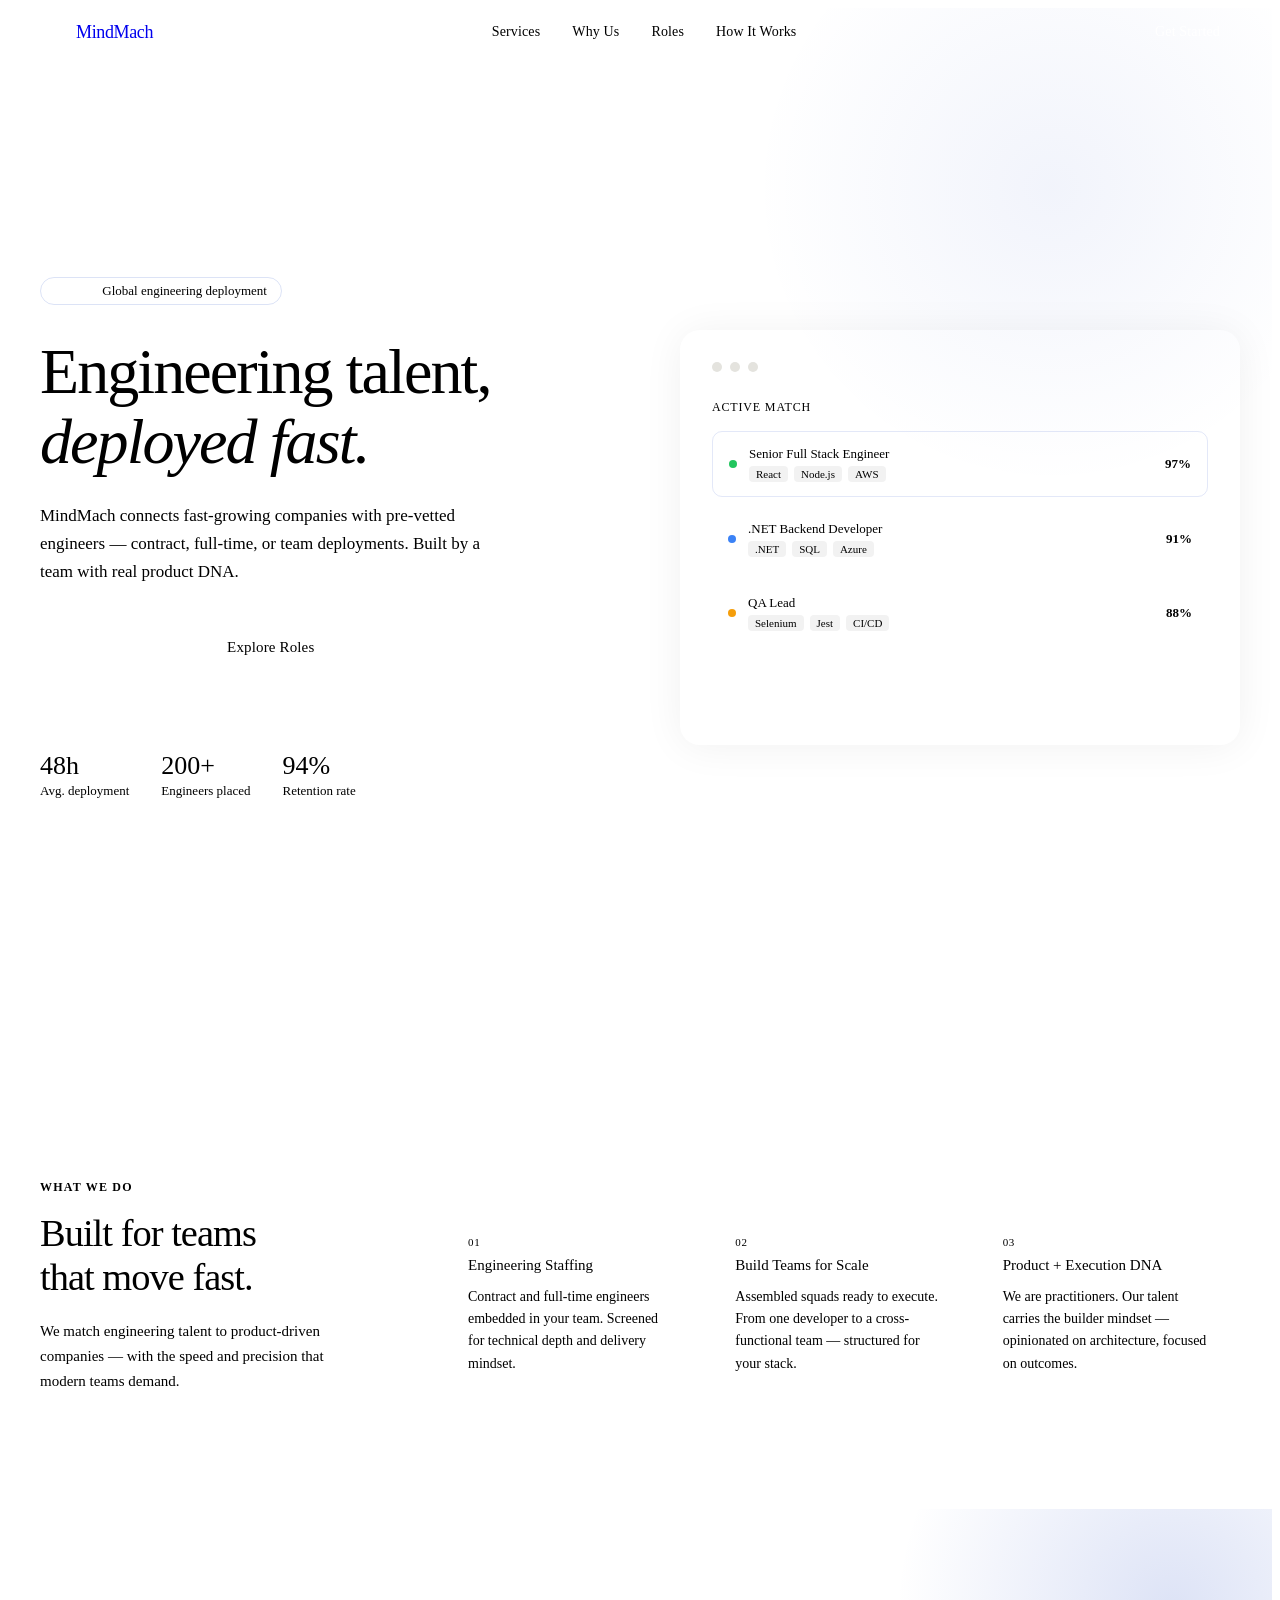
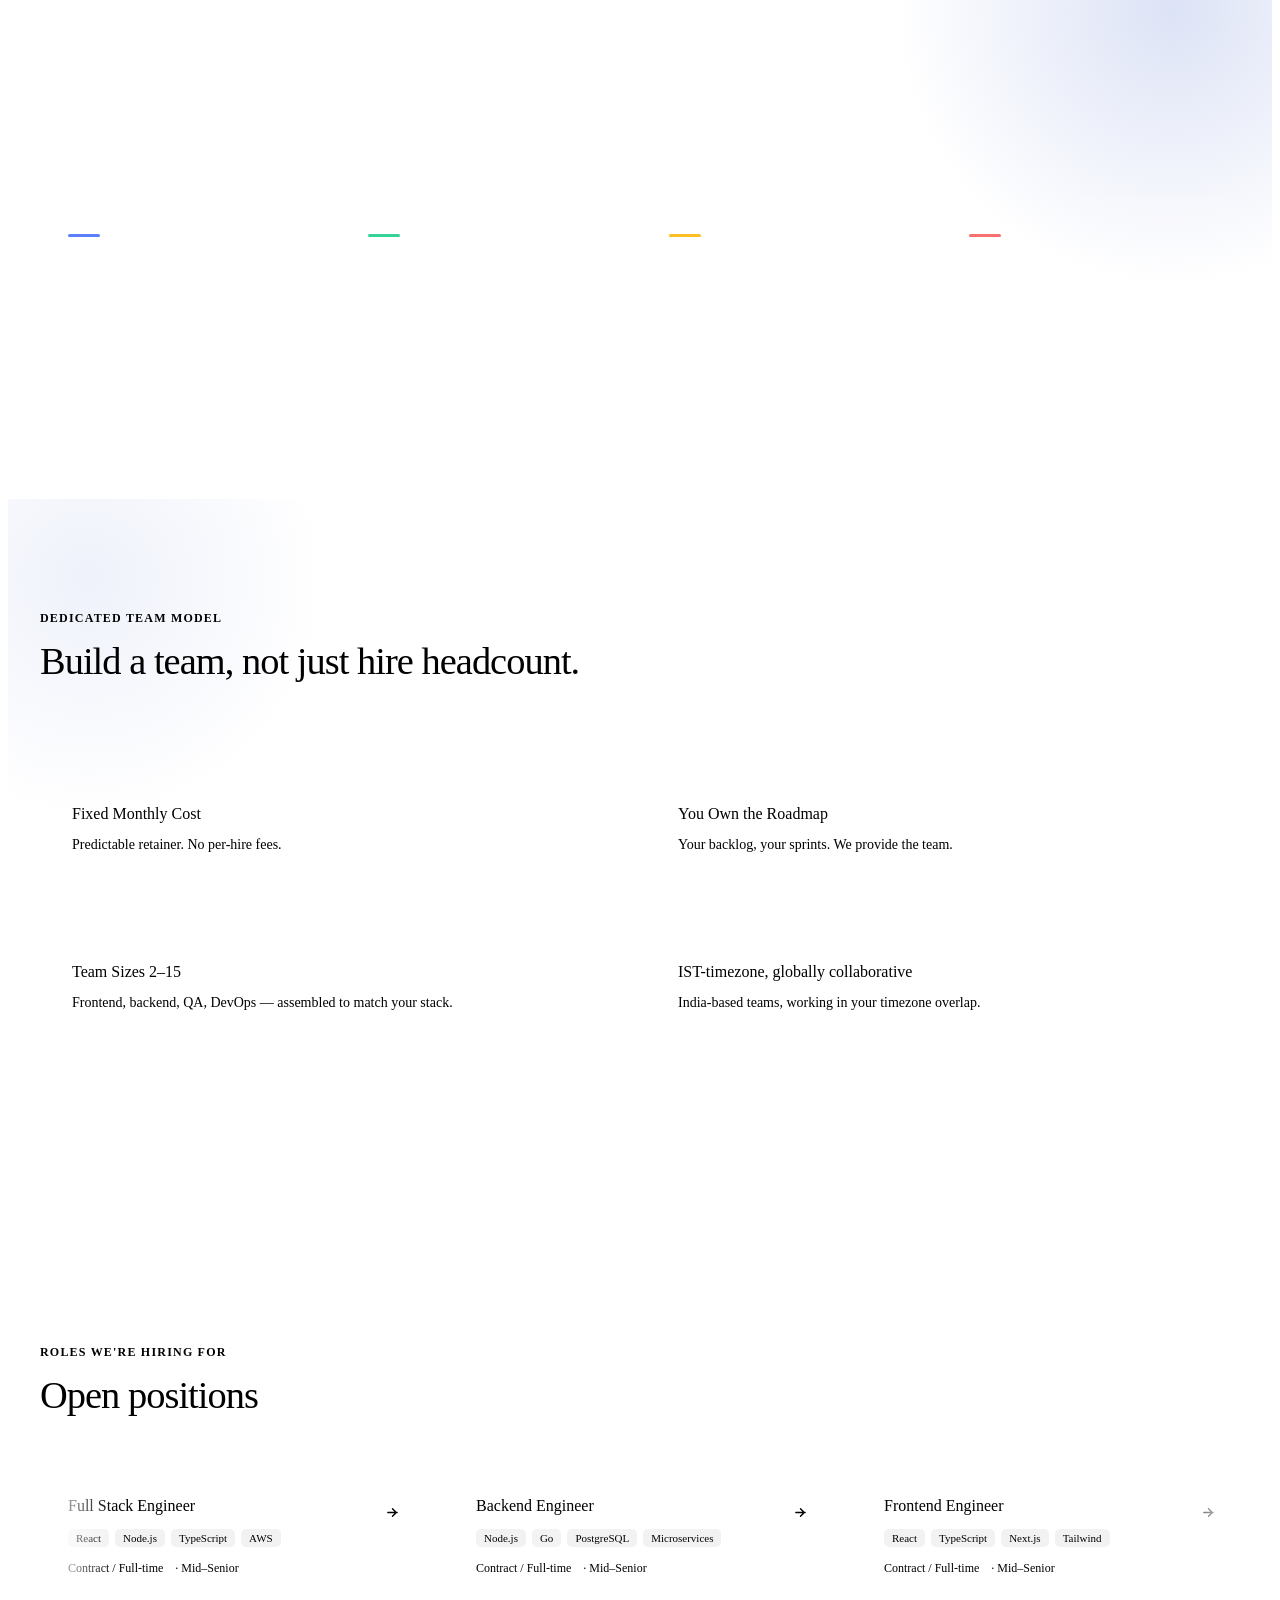
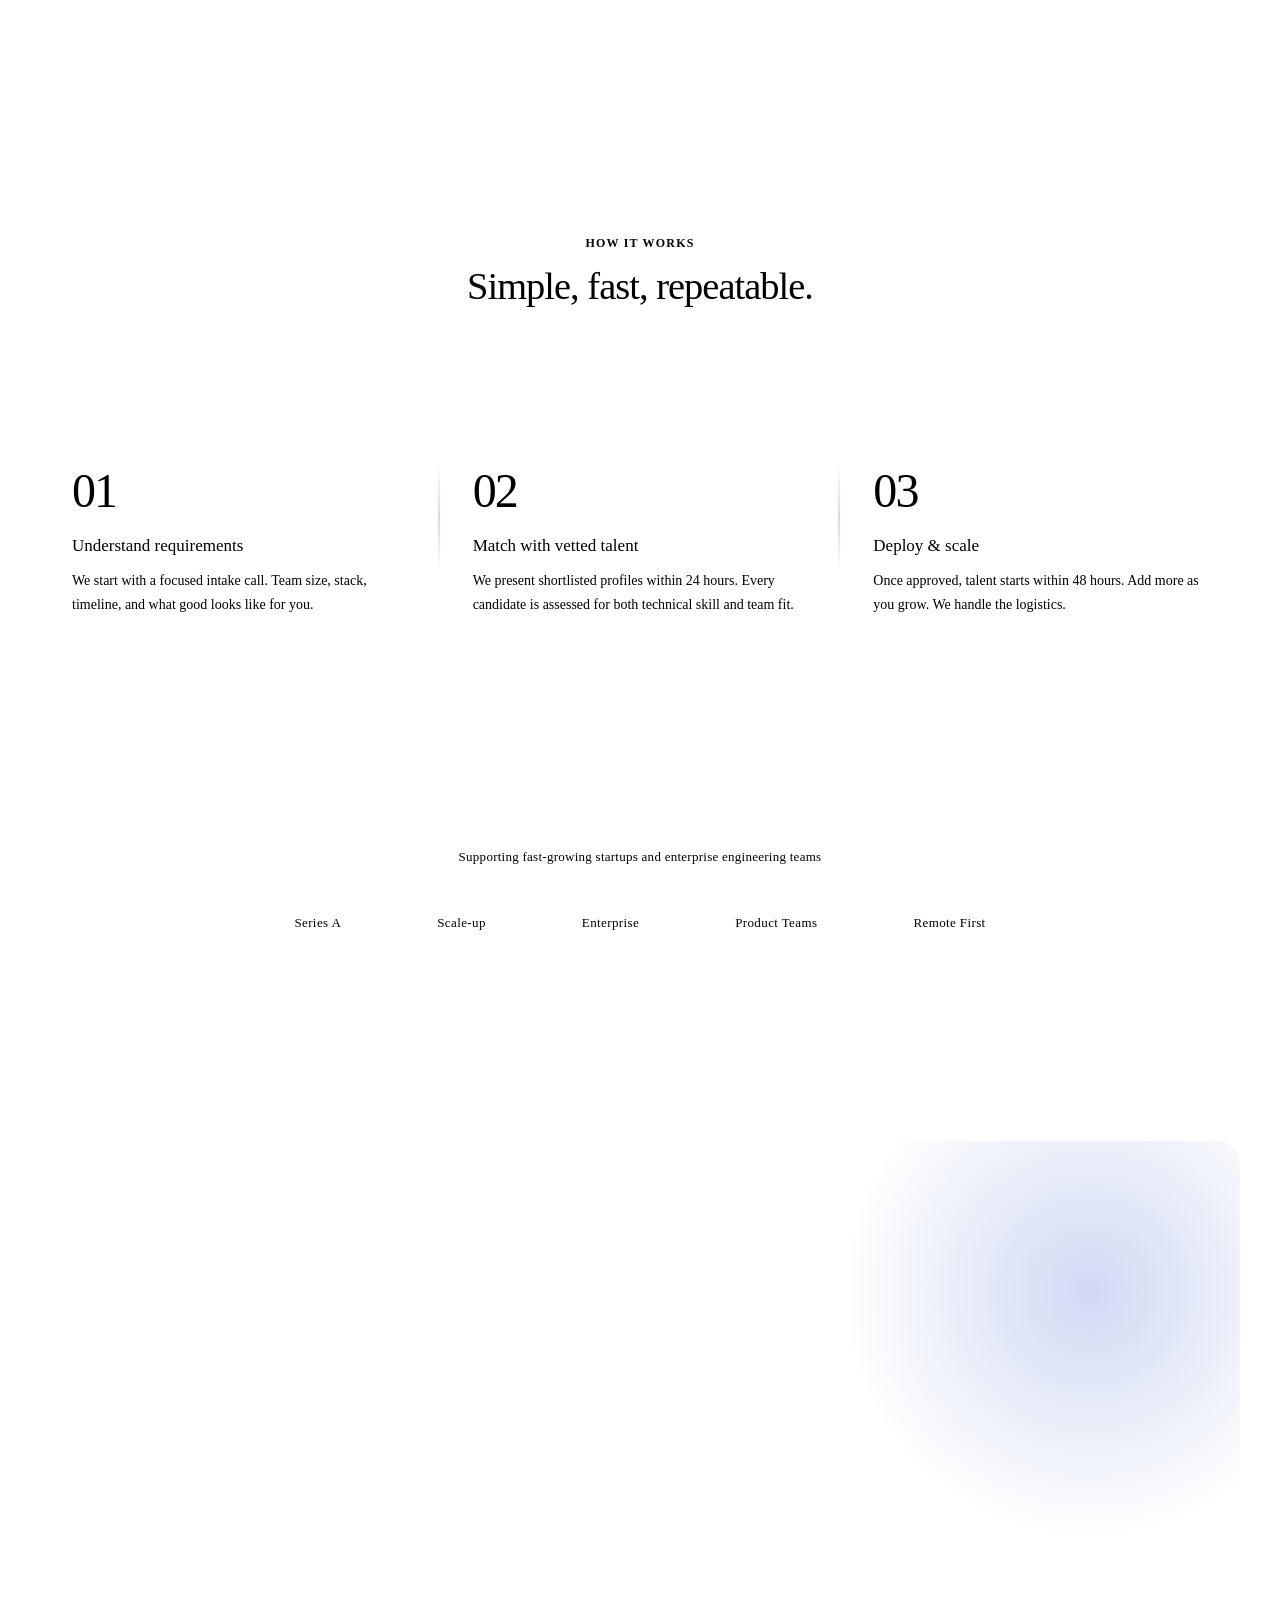
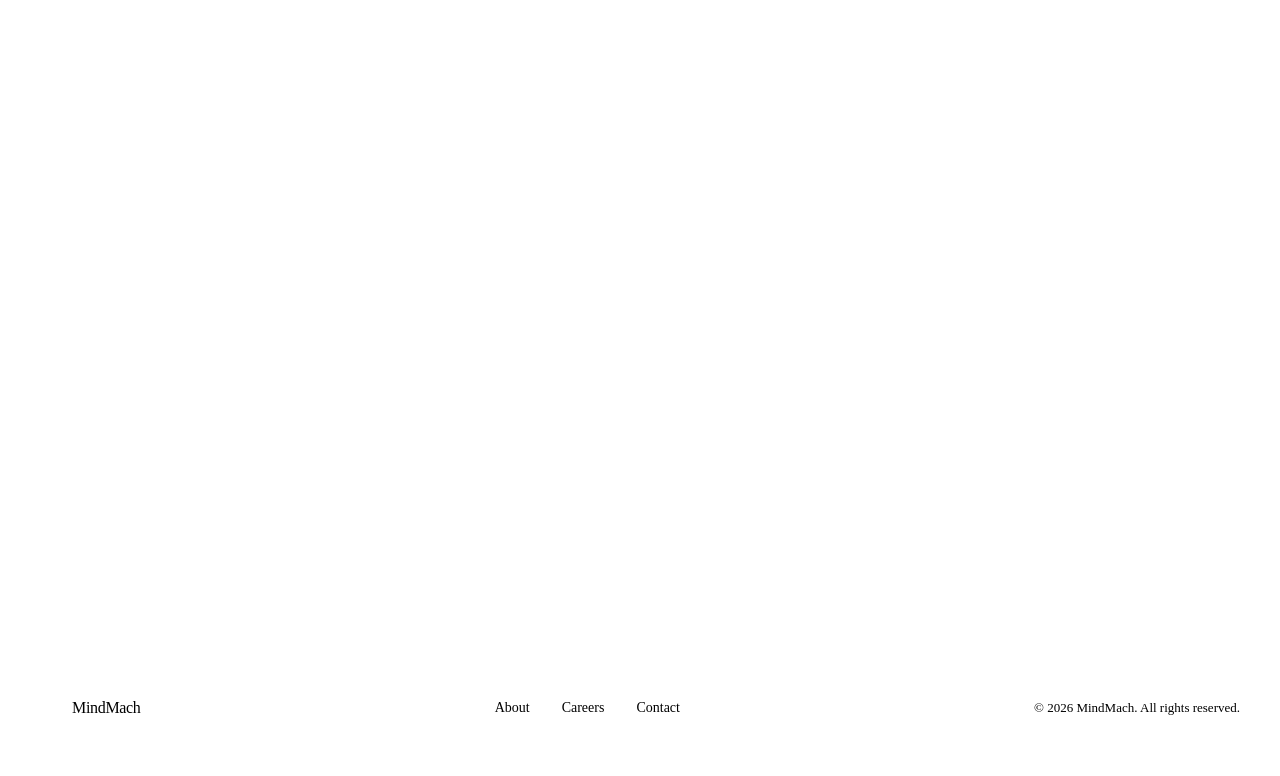
==== site/index.html @ ecbf0e66 "Change WhatsApp CTA button number to 701932668 (6a54d03236b36b1cd98600c7)" ====
<!DOCTYPE html><html lang="en"><head><meta charSet="utf-8"/><meta name="viewport" content="width=device-width, initial-scale=1"/><link rel="stylesheet" href="https://fonts.googleapis.com/css2?family=Fraunces:ital,opsz,wght@0,9..144,300;0,9..144,400;0,9..144,500;0,9..144,600;1,9..144,300;1,9..144,400&amp;family=DM+Sans:ital,opsz,wght@0,9..40,300;0,9..40,400;0,9..40,500;0,9..40,600;1,9..40,300&amp;display=swap" data-precedence="default"/><link rel="stylesheet" href="/assets/index-DcSPR8pZ.css" type="text/css" data-precedence="default"/><title>MindMach — Hire Pre-Vetted Indian Engineers for Your Startup</title><meta name="description" content="MindMach helps startups hire top pre-vetted Indian engineers fast. Contract staffing, dedicated teams, and product execution — onboarded in days, not weeks."/><meta property="og:type" content="website"/><meta property="og:url" content="https://mindmach.in"/><meta property="og:title" content="MindMach — Hire Pre-Vetted Indian Engineers for Your Startup"/><meta property="og:description" content="B2B engineering staffing for startups. Tap into pre-vetted Indian engineering talent and ship faster, without the hiring overhead."/><meta name="twitter:card" content="summary_large_image"/><meta name="twitter:title" content="MindMach — Hire Pre-Vetted Indian Engineers for Your Startup"/><meta name="twitter:description" content="B2B engineering staffing for startups. Tap into pre-vetted Indian engineering talent and ship faster, without the hiring overhead."/><link rel="modulepreload" href="/assets/index-DFXDVRrP.js"/><link rel="modulepreload" href="/assets/index-DukYZbHY.js"/><link rel="preconnect" href="https://fonts.googleapis.com"/><link rel="preconnect" href="https://fonts.gstatic.com" crossorigin="anonymous"/></head><body><!--$--><div style="font-family:var(--font-body);background:var(--color-bg)"><nav style="position:fixed;top:0;left:0;right:0;z-index:100;background:transparent;backdrop-filter:none;border-bottom:1px solid transparent;transition:all 0.35s ease"><div style="max-width:1200px;margin:0 auto;padding:0 24px;display:flex;align-items:center;justify-content:space-between;height:64px"><a href="#" style="text-decoration:none;display:flex;align-items:center;gap:8px"><span style="width:28px;height:28px;background:var(--color-accent);border-radius:6px;display:flex;align-items:center;justify-content:center;flex-shrink:0"><svg width="14" height="14" viewBox="0 0 14 14" fill="none"><path d="M2 12V5l5-3 5 3v7" stroke="white" stroke-width="1.5" stroke-linecap="round" stroke-linejoin="round"></path><rect x="5" y="8" width="4" height="4" rx="0.5" stroke="white" stroke-width="1.2"></rect></svg></span><span style="font-family:var(--font-display);font-weight:500;font-size:18px;color:var(--color-ink);letter-spacing:-0.02em">MindMach</span></a><div style="display:flex;gap:32px;align-items:center" class="hidden-mobile"><a href="#services" style="color:var(--color-ink-muted);text-decoration:none;font-size:14px;font-weight:400;letter-spacing:0.01em;transition:color 0.2s">Services</a><a href="#why-us" style="color:var(--color-ink-muted);text-decoration:none;font-size:14px;font-weight:400;letter-spacing:0.01em;transition:color 0.2s">Why Us</a><a href="#roles" style="color:var(--color-ink-muted);text-decoration:none;font-size:14px;font-weight:400;letter-spacing:0.01em;transition:color 0.2s">Roles</a><a href="#how-it-works" style="color:var(--color-ink-muted);text-decoration:none;font-size:14px;font-weight:400;letter-spacing:0.01em;transition:color 0.2s">How It Works</a></div><div style="display:flex;gap:12px;align-items:center"><a href="#contact" style="background:var(--color-accent);color:#fff;padding:9px 20px;border-radius:8px;font-size:14px;font-weight:500;text-decoration:none;transition:opacity 0.2s;letter-spacing:0.01em">Get Started</a><button style="background:none;border:none;cursor:pointer;padding:4px;display:none" class="show-mobile" aria-label="Toggle menu"><svg width="20" height="20" viewBox="0 0 20 20" fill="none"><line x1="3" y1="6" x2="17" y2="6" stroke="var(--color-ink)" stroke-width="1.5" stroke-linecap="round"></line><line x1="3" y1="10" x2="17" y2="10" stroke="var(--color-ink)" stroke-width="1.5" stroke-linecap="round"></line><line x1="3" y1="14" x2="17" y2="14" stroke="var(--color-ink)" stroke-width="1.5" stroke-linecap="round"></line></svg></button></div></div></nav><style>
        @media (max-width: 768px) {
          .hidden-mobile { display: none !important; }
          .show-mobile { display: flex !important; }
          .hero-grid { grid-template-columns: 1fr !important; }
          .roles-grid { grid-template-columns: 1fr 1fr !important; }
          .why-grid { grid-template-columns: 1fr !important; }
          .steps-grid { grid-template-columns: 1fr !important; }
          .services-grid { grid-template-columns: 1fr !important; }
          .dtm-grid { grid-template-columns: 1fr !important; }
        }
        @media (max-width: 480px) {
          .roles-grid { grid-template-columns: 1fr !important; }
        }
        @keyframes rolesMarquee {
          from { transform: translateX(0); }
          to { transform: translateX(-50%); }
        }
        .roles-marquee:hover .roles-marquee__track {
          animation-play-state: paused;
        }
        @media (prefers-reduced-motion: reduce) {
          .roles-marquee__track {
            animation: none !important;
          }
        }
      </style><section id="hero" style="min-height:100vh;display:flex;align-items:center;padding-top:80px;padding-bottom:80px;position:relative;overflow:hidden"><div style="position:absolute;top:-120px;right:-80px;width:600px;height:600px;border-radius:50%;background:radial-gradient(circle at center, rgba(26,66,195,0.06) 0%, transparent 70%);pointer-events:none"></div><div style="position:absolute;bottom:0;left:10%;width:1px;height:40%;background:linear-gradient(to bottom, transparent, var(--color-border), transparent)"></div><div style="max-width:1200px;margin:0 auto;padding:0 24px;width:100%"><div class="hero-grid" style="display:grid;grid-template-columns:1fr 1fr;gap:80px;align-items:center"><div><div class="animate-fade-up" style="display:inline-flex;align-items:center;gap:8px;background:var(--color-accent-light);border:1px solid rgba(26,66,195,0.15);border-radius:100px;padding:5px 14px 5px 5px;margin-bottom:32px"><span style="background:var(--color-accent);color:#fff;border-radius:100px;padding:2px 10px;font-size:11px;font-weight:600;letter-spacing:0.06em;text-transform:uppercase">New</span><span style="font-size:13px;color:var(--color-accent);font-weight:400">Global engineering deployment</span></div><h1 class="animate-fade-up delay-100" style="font-family:var(--font-display);font-size:clamp(38px, 5vw, 64px);font-weight:400;line-height:1.1;letter-spacing:-0.03em;color:var(--color-ink);margin:0 0 24px">Engineering talent,<br/><em style="font-style:italic;color:var(--color-accent);font-weight:300">deployed fast.</em></h1><p class="animate-fade-up delay-200" style="font-size:17px;line-height:1.65;color:var(--color-ink-muted);margin:0 0 40px;max-width:440px;font-weight:300">MindMach connects fast-growing companies with pre-vetted engineers — contract, full-time, or team deployments. Built by a team with real product DNA.</p><div class="animate-fade-up delay-300" style="display:flex;gap:12px;flex-wrap:wrap"><a href="#contact" style="background:var(--color-ink);color:#fff;padding:13px 28px;border-radius:10px;font-size:15px;font-weight:500;text-decoration:none;display:inline-flex;align-items:center;gap:8px;transition:transform 0.2s, box-shadow 0.2s;letter-spacing:0.01em">Hire Talent<svg width="14" height="14" viewBox="0 0 14 14" fill="none"><path d="M2 7h10M8 3l4 4-4 4" stroke="currentColor" stroke-width="1.5" stroke-linecap="round" stroke-linejoin="round"></path></svg></a><a href="#roles" style="background:transparent;color:var(--color-ink);padding:13px 28px;border-radius:10px;font-size:15px;font-weight:400;text-decoration:none;border:1.5px solid var(--color-border);transition:border-color 0.2s, background 0.2s;letter-spacing:0.01em">Explore Roles</a></div><div class="animate-fade-up delay-400" style="margin-top:52px;padding-top:32px;border-top:1px solid var(--color-border);display:flex;gap:32px;flex-wrap:wrap"><div><div style="font-family:var(--font-display);font-size:26px;font-weight:400;color:var(--color-ink);line-height:1">48h</div><div style="font-size:13px;color:var(--color-ink-faint);margin-top:4px;font-weight:400">Avg. deployment</div></div><div><div style="font-family:var(--font-display);font-size:26px;font-weight:400;color:var(--color-ink);line-height:1">200+</div><div style="font-size:13px;color:var(--color-ink-faint);margin-top:4px;font-weight:400">Engineers placed</div></div><div><div style="font-family:var(--font-display);font-size:26px;font-weight:400;color:var(--color-ink);line-height:1">94%</div><div style="font-size:13px;color:var(--color-ink-faint);margin-top:4px;font-weight:400">Retention rate</div></div></div></div><div class="animate-fade-in delay-300" style="position:relative"><div style="background:var(--color-surface);border:1px solid var(--color-border);border-radius:20px;padding:32px;box-shadow:0 2px 40px rgba(14,14,12,0.06);position:relative"><div style="display:flex;align-items:center;gap:8px;margin-bottom:28px"><div style="width:10px;height:10px;border-radius:50%;background:#E4E3DE"></div><div style="width:10px;height:10px;border-radius:50%;background:#E4E3DE"></div><div style="width:10px;height:10px;border-radius:50%;background:#E4E3DE"></div><div style="flex:1;height:1px;background:var(--color-border);margin-left:8px"></div></div><div style="font-size:12px;color:var(--color-ink-faint);font-weight:500;letter-spacing:0.07em;text-transform:uppercase;margin-bottom:16px">Active match</div><div style="padding:14px 16px;border-radius:10px;background:var(--color-accent-light);border:1px solid rgba(26,66,195,0.12);margin-bottom:10px;display:flex;align-items:center;gap:12px;transition:all 0.2s;cursor:default"><div style="width:8px;height:8px;border-radius:50%;background:#22C55E;flex-shrink:0"></div><div style="flex:1"><div style="font-size:13px;font-weight:500;color:var(--color-ink);margin-bottom:4px">Senior Full Stack Engineer</div><div style="display:flex;gap:6px;flex-wrap:wrap"><span style="font-size:11px;color:var(--color-ink-muted);background:rgba(14,14,12,0.05);border-radius:4px;padding:2px 7px;font-weight:400">React</span><span style="font-size:11px;color:var(--color-ink-muted);background:rgba(14,14,12,0.05);border-radius:4px;padding:2px 7px;font-weight:400">Node.js</span><span style="font-size:11px;color:var(--color-ink-muted);background:rgba(14,14,12,0.05);border-radius:4px;padding:2px 7px;font-weight:400">AWS</span></div></div><div style="font-size:13px;font-weight:600;color:var(--color-accent);flex-shrink:0">97%</div></div><div style="padding:14px 16px;border-radius:10px;background:transparent;border:1px solid var(--color-border);margin-bottom:10px;display:flex;align-items:center;gap:12px;transition:all 0.2s;cursor:default"><div style="width:8px;height:8px;border-radius:50%;background:#3B82F6;flex-shrink:0"></div><div style="flex:1"><div style="font-size:13px;font-weight:500;color:var(--color-ink);margin-bottom:4px">.NET Backend Developer</div><div style="display:flex;gap:6px;flex-wrap:wrap"><span style="font-size:11px;color:var(--color-ink-muted);background:rgba(14,14,12,0.05);border-radius:4px;padding:2px 7px;font-weight:400">.NET</span><span style="font-size:11px;color:var(--color-ink-muted);background:rgba(14,14,12,0.05);border-radius:4px;padding:2px 7px;font-weight:400">SQL</span><span style="font-size:11px;color:var(--color-ink-muted);background:rgba(14,14,12,0.05);border-radius:4px;padding:2px 7px;font-weight:400">Azure</span></div></div><div style="font-size:13px;font-weight:600;color:var(--color-accent);flex-shrink:0">91%</div></div><div style="padding:14px 16px;border-radius:10px;background:transparent;border:1px solid var(--color-border);margin-bottom:10px;display:flex;align-items:center;gap:12px;transition:all 0.2s;cursor:default"><div style="width:8px;height:8px;border-radius:50%;background:#F59E0B;flex-shrink:0"></div><div style="flex:1"><div style="font-size:13px;font-weight:500;color:var(--color-ink);margin-bottom:4px">QA Lead</div><div style="display:flex;gap:6px;flex-wrap:wrap"><span style="font-size:11px;color:var(--color-ink-muted);background:rgba(14,14,12,0.05);border-radius:4px;padding:2px 7px;font-weight:400">Selenium</span><span style="font-size:11px;color:var(--color-ink-muted);background:rgba(14,14,12,0.05);border-radius:4px;padding:2px 7px;font-weight:400">Jest</span><span style="font-size:11px;color:var(--color-ink-muted);background:rgba(14,14,12,0.05);border-radius:4px;padding:2px 7px;font-weight:400">CI/CD</span></div></div><div style="font-size:13px;font-weight:600;color:var(--color-accent);flex-shrink:0">88%</div></div><div style="margin-top:20px;padding:12px 16px;background:var(--color-ink);border-radius:10px;display:flex;align-items:center;justify-content:space-between"><span style="color:#fff;font-size:13px;font-weight:500">Deploy team</span><span style="color:rgba(255,255,255,0.5);font-size:12px">Ready in 48h</span><div style="width:24px;height:24px;border-radius:6px;background:rgba(255,255,255,0.1);display:flex;align-items:center;justify-content:center"><svg width="12" height="12" viewBox="0 0 12 12" fill="none"><path d="M2 6h8M6 2l4 4-4 4" stroke="white" stroke-width="1.5" stroke-linecap="round" stroke-linejoin="round"></path></svg></div></div></div></div></div></div></section><section id="services" style="padding:100px 0;border-top:1px solid var(--color-border)"><div style="max-width:1200px;margin:0 auto;padding:0 24px"><div style="display:grid;grid-template-columns:320px 1fr;gap:80px;align-items:start" class="services-grid"><div><p class="reveal" style="font-size:12px;font-weight:600;letter-spacing:0.1em;text-transform:uppercase;color:var(--color-accent);margin-bottom:16px">What We Do</p><h2 class="reveal reveal-delay-1" style="font-family:var(--font-display);font-size:clamp(28px, 3vw, 42px);font-weight:400;line-height:1.15;letter-spacing:-0.025em;color:var(--color-ink);margin:0 0 20px">Built for teams<br/>that move fast.</h2><p class="reveal reveal-delay-2" style="color:var(--color-ink-muted);line-height:1.65;font-weight:300;font-size:15px">We match engineering talent to product-driven companies — with the speed and precision that modern teams demand.</p></div><div style="display:grid;grid-template-columns:1fr 1fr 1fr;gap:2px" class="roles-grid"><div class="reveal reveal-delay-1" style="padding:28px;background:var(--color-surface);border:1px solid var(--color-border);border-radius:12px 0 0 12px;transition:border-color 0.2s, box-shadow 0.2s;cursor:default"><div style="margin-bottom:16px"><svg width="20" height="20" viewBox="0 0 20 20" fill="none"><path d="M4 14l3-3 3 3 6-6" stroke="var(--color-accent)" stroke-width="1.5" stroke-linecap="round" stroke-linejoin="round"></path><circle cx="10" cy="10" r="8" stroke="var(--color-accent)" stroke-width="1.2" opacity="0.3"></circle></svg></div><div style="font-size:11px;color:var(--color-ink-faint);font-weight:500;letter-spacing:0.06em;margin-bottom:8px">01</div><h3 style="font-weight:500;font-size:15px;color:var(--color-ink);margin:0 0 10px;line-height:1.3">Engineering Staffing</h3><p style="font-size:14px;color:var(--color-ink-muted);margin:0;line-height:1.6;font-weight:300">Contract and full-time engineers embedded in your team. Screened for technical depth and delivery mindset.</p></div><div class="reveal reveal-delay-2" style="padding:28px;background:var(--color-surface);border:1px solid var(--color-border);border-radius:0;transition:border-color 0.2s, box-shadow 0.2s;cursor:default"><div style="margin-bottom:16px"><svg width="20" height="20" viewBox="0 0 20 20" fill="none"><circle cx="7" cy="7" r="3" stroke="var(--color-accent)" stroke-width="1.5"></circle><circle cx="13" cy="7" r="3" stroke="var(--color-accent)" stroke-width="1.5"></circle><path d="M2 17c0-3 2.5-5 5-5h6c2.5 0 5 2 5 5" stroke="var(--color-accent)" stroke-width="1.5" stroke-linecap="round"></path></svg></div><div style="font-size:11px;color:var(--color-ink-faint);font-weight:500;letter-spacing:0.06em;margin-bottom:8px">02</div><h3 style="font-weight:500;font-size:15px;color:var(--color-ink);margin:0 0 10px;line-height:1.3">Build Teams for Scale</h3><p style="font-size:14px;color:var(--color-ink-muted);margin:0;line-height:1.6;font-weight:300">Assembled squads ready to execute. From one developer to a cross-functional team — structured for your stack.</p></div><div class="reveal reveal-delay-3" style="padding:28px;background:var(--color-surface);border:1px solid var(--color-border);border-radius:0 12px 12px 0;transition:border-color 0.2s, box-shadow 0.2s;cursor:default"><div style="margin-bottom:16px"><svg width="20" height="20" viewBox="0 0 20 20" fill="none"><path d="M10 3l2 4h4l-3 3 1 4-4-2-4 2 1-4-3-3h4l2-4z" stroke="var(--color-accent)" stroke-width="1.5" stroke-linecap="round" stroke-linejoin="round"></path></svg></div><div style="font-size:11px;color:var(--color-ink-faint);font-weight:500;letter-spacing:0.06em;margin-bottom:8px">03</div><h3 style="font-weight:500;font-size:15px;color:var(--color-ink);margin:0 0 10px;line-height:1.3">Product + Execution DNA</h3><p style="font-size:14px;color:var(--color-ink-muted);margin:0;line-height:1.6;font-weight:300">We are practitioners. Our talent carries the builder mindset — opinionated on architecture, focused on outcomes.</p></div></div></div></div></section><section id="why-us" style="padding:100px 0;background:var(--color-ink);position:relative;overflow:hidden"><div style="position:absolute;top:-200px;right:-200px;width:600px;height:600px;border-radius:50%;background:radial-gradient(circle, rgba(26,66,195,0.15) 0%, transparent 65%);pointer-events:none"></div><div style="max-width:1200px;margin:0 auto;padding:0 24px;position:relative"><div style="margin-bottom:64px"><p class="reveal" style="font-size:12px;font-weight:600;letter-spacing:0.1em;text-transform:uppercase;color:rgba(255,255,255,0.4);margin-bottom:14px">Why MindMach</p><h2 class="reveal reveal-delay-1" style="font-family:var(--font-display);font-size:clamp(28px, 3vw, 48px);font-weight:400;line-height:1.1;letter-spacing:-0.03em;color:#fff;margin:0;max-width:480px">Different by design, not by default.</h2></div><div class="why-grid" style="display:grid;grid-template-columns:1fr 1fr 1fr 1fr;gap:1px;background:rgba(255,255,255,0.06);border-radius:16px;overflow:hidden"><div class="reveal reveal-delay-1" style="padding:36px 28px;background:rgba(255,255,255,0.03);transition:background 0.25s;cursor:default"><div style="width:32px;height:3px;background:#5B7FFF;border-radius:2px;margin-bottom:24px"></div><h3 style="font-weight:500;font-size:16px;color:#fff;margin:0 0 12px;line-height:1.3">Pre-vetted talent</h3><p style="font-size:14px;color:rgba(255,255,255,0.5);margin:0;line-height:1.65;font-weight:300">Every engineer passes technical screening, communication assessment, and a background check before reaching you.</p></div><div class="reveal reveal-delay-2" style="padding:36px 28px;background:rgba(255,255,255,0.03);transition:background 0.25s;cursor:default"><div style="width:32px;height:3px;background:#34D399;border-radius:2px;margin-bottom:24px"></div><h3 style="font-weight:500;font-size:16px;color:#fff;margin:0 0 12px;line-height:1.3">Days, not weeks</h3><p style="font-size:14px;color:rgba(255,255,255,0.5);margin:0;line-height:1.65;font-weight:300">Typical first deployment in 48 hours. Our pipeline is active, not reactive — talent is ready when you are.</p></div><div class="reveal reveal-delay-3" style="padding:36px 28px;background:rgba(255,255,255,0.03);transition:background 0.25s;cursor:default"><div style="width:32px;height:3px;background:#FBBF24;border-radius:2px;margin-bottom:24px"></div><h3 style="font-weight:500;font-size:16px;color:#fff;margin:0 0 12px;line-height:1.3">Builder mindset</h3><p style="font-size:14px;color:rgba(255,255,255,0.5);margin:0;line-height:1.65;font-weight:300">Our people think in outcomes. They&#x27;ve shipped products, not just delivered tickets. That clarity shows.</p></div><div class="reveal reveal-delay-4" style="padding:36px 28px;background:rgba(255,255,255,0.03);transition:background 0.25s;cursor:default"><div style="width:32px;height:3px;background:#F87171;border-radius:2px;margin-bottom:24px"></div><h3 style="font-weight:500;font-size:16px;color:#fff;margin:0 0 12px;line-height:1.3">Flexible models</h3><p style="font-size:14px;color:rgba(255,255,255,0.5);margin:0;line-height:1.65;font-weight:300">Contract, full-time, or embedded team. Hourly or retainer. We structure the engagement around your goals.</p></div></div></div></section><section id="dedicated-team-model" style="padding:100px 0;border-top:1px solid var(--color-border);background:var(--color-surface);position:relative;overflow:hidden"><div style="position:absolute;top:-160px;left:-160px;width:480px;height:480px;border-radius:50%;background:radial-gradient(circle, rgba(26,66,195,0.07) 0%, transparent 70%);pointer-events:none"></div><div style="max-width:1200px;margin:0 auto;padding:0 24px;position:relative"><div style="margin-bottom:56px;max-width:720px"><p class="reveal" style="font-size:12px;font-weight:600;letter-spacing:0.1em;text-transform:uppercase;color:var(--color-accent);margin-bottom:14px">Dedicated Team Model</p><h2 class="reveal reveal-delay-1" style="font-family:var(--font-display);font-size:clamp(28px, 3vw, 44px);font-weight:400;line-height:1.1;letter-spacing:-0.025em;color:var(--color-ink);margin:0">Build a team, not just hire headcount.</h2></div><div class="dtm-grid" style="display:grid;grid-template-columns:1fr 1fr;gap:12px;margin-bottom:48px"><div class="reveal reveal-delay-1" style="padding:28px 32px;background:var(--color-bg);border:1px solid var(--color-border);border-radius:14px;transition:border-color 0.2s, box-shadow 0.2s, transform 0.2s"><div style="margin-bottom:14px"><svg width="20" height="20" viewBox="0 0 20 20" fill="none"><rect x="3" y="5" width="14" height="11" rx="2" stroke="var(--color-accent)" stroke-width="1.5"></rect><path d="M3 9h14" stroke="var(--color-accent)" stroke-width="1.5"></path><path d="M7 13h2" stroke="var(--color-accent)" stroke-width="1.5" stroke-linecap="round"></path></svg></div><h3 style="font-weight:500;font-size:16px;color:var(--color-ink);margin:0 0 8px;line-height:1.3">Fixed Monthly Cost</h3><p style="font-size:14px;color:var(--color-ink-muted);margin:0;line-height:1.65;font-weight:300">Predictable retainer. No per-hire fees.</p></div><div class="reveal reveal-delay-2" style="padding:28px 32px;background:var(--color-bg);border:1px solid var(--color-border);border-radius:14px;transition:border-color 0.2s, box-shadow 0.2s, transform 0.2s"><div style="margin-bottom:14px"><svg width="20" height="20" viewBox="0 0 20 20" fill="none"><path d="M3 5h14M3 10h10M3 15h6" stroke="var(--color-accent)" stroke-width="1.5" stroke-linecap="round"></path><circle cx="16" cy="15" r="2" stroke="var(--color-accent)" stroke-width="1.5"></circle></svg></div><h3 style="font-weight:500;font-size:16px;color:var(--color-ink);margin:0 0 8px;line-height:1.3">You Own the Roadmap</h3><p style="font-size:14px;color:var(--color-ink-muted);margin:0;line-height:1.65;font-weight:300">Your backlog, your sprints. We provide the team.</p></div><div class="reveal reveal-delay-3" style="padding:28px 32px;background:var(--color-bg);border:1px solid var(--color-border);border-radius:14px;transition:border-color 0.2s, box-shadow 0.2s, transform 0.2s"><div style="margin-bottom:14px"><svg width="20" height="20" viewBox="0 0 20 20" fill="none"><circle cx="6" cy="7" r="2.5" stroke="var(--color-accent)" stroke-width="1.5"></circle><circle cx="14" cy="7" r="2.5" stroke="var(--color-accent)" stroke-width="1.5"></circle><circle cx="10" cy="13" r="2.5" stroke="var(--color-accent)" stroke-width="1.5"></circle></svg></div><h3 style="font-weight:500;font-size:16px;color:var(--color-ink);margin:0 0 8px;line-height:1.3">Team Sizes 2–15</h3><p style="font-size:14px;color:var(--color-ink-muted);margin:0;line-height:1.65;font-weight:300">Frontend, backend, QA, DevOps — assembled to match your stack.</p></div><div class="reveal reveal-delay-4" style="padding:28px 32px;background:var(--color-bg);border:1px solid var(--color-border);border-radius:14px;transition:border-color 0.2s, box-shadow 0.2s, transform 0.2s"><div style="margin-bottom:14px"><svg width="20" height="20" viewBox="0 0 20 20" fill="none"><circle cx="10" cy="10" r="7.5" stroke="var(--color-accent)" stroke-width="1.5"></circle><path d="M2.5 10h15M10 2.5c2.5 2.5 2.5 12.5 0 15M10 2.5c-2.5 2.5-2.5 12.5 0 15" stroke="var(--color-accent)" stroke-width="1.5"></path></svg></div><h3 style="font-weight:500;font-size:16px;color:var(--color-ink);margin:0 0 8px;line-height:1.3">IST-timezone, globally collaborative</h3><p style="font-size:14px;color:var(--color-ink-muted);margin:0;line-height:1.65;font-weight:300">India-based teams, working in your timezone overlap.</p></div></div><div class="reveal reveal-delay-3"><a href="#contact" style="display:inline-flex;align-items:center;gap:8px;background:var(--color-ink);color:#fff;padding:13px 28px;border-radius:10px;font-size:15px;font-weight:500;text-decoration:none;transition:transform 0.2s, box-shadow 0.2s;letter-spacing:0.01em">Build My Team<svg width="14" height="14" viewBox="0 0 14 14" fill="none"><path d="M2 7h10M8 3l4 4-4 4" stroke="currentColor" stroke-width="1.5" stroke-linecap="round" stroke-linejoin="round"></path></svg></a></div></div></section><section id="roles" style="padding:100px 0;border-bottom:1px solid var(--color-border)"><div style="max-width:1200px;margin:0 auto;padding:0 24px"><div style="display:flex;justify-content:space-between;align-items:flex-end;margin-bottom:56px;flex-wrap:wrap;gap:24px"><div><p class="reveal" style="font-size:12px;font-weight:600;letter-spacing:0.1em;text-transform:uppercase;color:var(--color-accent);margin-bottom:14px">Roles We&#x27;re Hiring For</p><h2 class="reveal reveal-delay-1" style="font-family:var(--font-display);font-size:clamp(28px, 3vw, 44px);font-weight:400;line-height:1.1;letter-spacing:-0.025em;color:var(--color-ink);margin:0">Open positions</h2></div><a href="https://forms.gle/YeNgazqnNUy5BHyH6" target="_blank" rel="noopener noreferrer" class="reveal" style="display:inline-flex;align-items:center;gap:8px;padding:11px 24px;background:var(--color-accent);color:#fff;border-radius:8px;text-decoration:none;font-size:14px;font-weight:500;transition:opacity 0.2s;letter-spacing:0.01em">Apply Now<svg width="13" height="13" viewBox="0 0 13 13" fill="none"><path d="M2 6.5h9M7 3l3.5 3.5L7 10" stroke="currentColor" stroke-width="1.5" stroke-linecap="round" stroke-linejoin="round"></path></svg></a></div><div class="roles-marquee" style="position:relative;overflow:hidden;mask-image:linear-gradient(to right, transparent, black 6%, black 94%, transparent);-webkit-mask-image:linear-gradient(to right, transparent, black 6%, black 94%, transparent)"><div class="roles-marquee__track" style="display:flex;gap:12px;width:max-content;animation:rolesMarquee 60s linear infinite"><div style="padding:24px 28px;background:var(--color-surface);border:1px solid var(--color-border);border-radius:14px;display:flex;justify-content:space-between;align-items:flex-start;gap:16px;width:340px;flex-shrink:0;transition:border-color 0.2s, box-shadow 0.2s, transform 0.2s"><div style="flex:1;min-width:0"><h3 style="font-weight:500;font-size:16px;color:var(--color-ink);margin:0 0 12px;line-height:1.3">Full Stack Engineer</h3><div style="display:flex;gap:6px;flex-wrap:wrap;margin-bottom:14px"><span style="font-size:11px;color:var(--color-ink-muted);background:rgba(14,14,12,0.05);border:1px solid var(--color-border);border-radius:5px;padding:3px 8px;font-weight:400">React</span><span style="font-size:11px;color:var(--color-ink-muted);background:rgba(14,14,12,0.05);border:1px solid var(--color-border);border-radius:5px;padding:3px 8px;font-weight:400">Node.js</span><span style="font-size:11px;color:var(--color-ink-muted);background:rgba(14,14,12,0.05);border:1px solid var(--color-border);border-radius:5px;padding:3px 8px;font-weight:400">TypeScript</span><span style="font-size:11px;color:var(--color-ink-muted);background:rgba(14,14,12,0.05);border:1px solid var(--color-border);border-radius:5px;padding:3px 8px;font-weight:400">AWS</span></div><div style="display:flex;gap:12px"><span style="font-size:12px;color:var(--color-ink-faint);font-weight:400">Contract / Full-time</span><span style="font-size:12px;color:var(--color-ink-faint);font-weight:400">·  <!-- -->Mid–Senior</span></div></div><div style="width:32px;height:32px;border-radius:8px;border:1px solid var(--color-border);display:flex;align-items:center;justify-content:center;flex-shrink:0;color:var(--color-ink-faint)"><svg width="13" height="13" viewBox="0 0 14 14" fill="none"><path d="M2 7h10M7 3l4 4-4 4" stroke="currentColor" stroke-width="1.5" stroke-linecap="round" stroke-linejoin="round"></path></svg></div></div><div style="padding:24px 28px;background:var(--color-surface);border:1px solid var(--color-border);border-radius:14px;display:flex;justify-content:space-between;align-items:flex-start;gap:16px;width:340px;flex-shrink:0;transition:border-color 0.2s, box-shadow 0.2s, transform 0.2s"><div style="flex:1;min-width:0"><h3 style="font-weight:500;font-size:16px;color:var(--color-ink);margin:0 0 12px;line-height:1.3">Backend Engineer</h3><div style="display:flex;gap:6px;flex-wrap:wrap;margin-bottom:14px"><span style="font-size:11px;color:var(--color-ink-muted);background:rgba(14,14,12,0.05);border:1px solid var(--color-border);border-radius:5px;padding:3px 8px;font-weight:400">Node.js</span><span style="font-size:11px;color:var(--color-ink-muted);background:rgba(14,14,12,0.05);border:1px solid var(--color-border);border-radius:5px;padding:3px 8px;font-weight:400">Go</span><span style="font-size:11px;color:var(--color-ink-muted);background:rgba(14,14,12,0.05);border:1px solid var(--color-border);border-radius:5px;padding:3px 8px;font-weight:400">PostgreSQL</span><span style="font-size:11px;color:var(--color-ink-muted);background:rgba(14,14,12,0.05);border:1px solid var(--color-border);border-radius:5px;padding:3px 8px;font-weight:400">Microservices</span></div><div style="display:flex;gap:12px"><span style="font-size:12px;color:var(--color-ink-faint);font-weight:400">Contract / Full-time</span><span style="font-size:12px;color:var(--color-ink-faint);font-weight:400">·  <!-- -->Mid–Senior</span></div></div><div style="width:32px;height:32px;border-radius:8px;border:1px solid var(--color-border);display:flex;align-items:center;justify-content:center;flex-shrink:0;color:var(--color-ink-faint)"><svg width="13" height="13" viewBox="0 0 14 14" fill="none"><path d="M2 7h10M7 3l4 4-4 4" stroke="currentColor" stroke-width="1.5" stroke-linecap="round" stroke-linejoin="round"></path></svg></div></div><div style="padding:24px 28px;background:var(--color-surface);border:1px solid var(--color-border);border-radius:14px;display:flex;justify-content:space-between;align-items:flex-start;gap:16px;width:340px;flex-shrink:0;transition:border-color 0.2s, box-shadow 0.2s, transform 0.2s"><div style="flex:1;min-width:0"><h3 style="font-weight:500;font-size:16px;color:var(--color-ink);margin:0 0 12px;line-height:1.3">Frontend Engineer</h3><div style="display:flex;gap:6px;flex-wrap:wrap;margin-bottom:14px"><span style="font-size:11px;color:var(--color-ink-muted);background:rgba(14,14,12,0.05);border:1px solid var(--color-border);border-radius:5px;padding:3px 8px;font-weight:400">React</span><span style="font-size:11px;color:var(--color-ink-muted);background:rgba(14,14,12,0.05);border:1px solid var(--color-border);border-radius:5px;padding:3px 8px;font-weight:400">TypeScript</span><span style="font-size:11px;color:var(--color-ink-muted);background:rgba(14,14,12,0.05);border:1px solid var(--color-border);border-radius:5px;padding:3px 8px;font-weight:400">Next.js</span><span style="font-size:11px;color:var(--color-ink-muted);background:rgba(14,14,12,0.05);border:1px solid var(--color-border);border-radius:5px;padding:3px 8px;font-weight:400">Tailwind</span></div><div style="display:flex;gap:12px"><span style="font-size:12px;color:var(--color-ink-faint);font-weight:400">Contract / Full-time</span><span style="font-size:12px;color:var(--color-ink-faint);font-weight:400">·  <!-- -->Mid–Senior</span></div></div><div style="width:32px;height:32px;border-radius:8px;border:1px solid var(--color-border);display:flex;align-items:center;justify-content:center;flex-shrink:0;color:var(--color-ink-faint)"><svg width="13" height="13" viewBox="0 0 14 14" fill="none"><path d="M2 7h10M7 3l4 4-4 4" stroke="currentColor" stroke-width="1.5" stroke-linecap="round" stroke-linejoin="round"></path></svg></div></div><div style="padding:24px 28px;background:var(--color-surface);border:1px solid var(--color-border);border-radius:14px;display:flex;justify-content:space-between;align-items:flex-start;gap:16px;width:340px;flex-shrink:0;transition:border-color 0.2s, box-shadow 0.2s, transform 0.2s"><div style="flex:1;min-width:0"><h3 style="font-weight:500;font-size:16px;color:var(--color-ink);margin:0 0 12px;line-height:1.3">.NET Developer</h3><div style="display:flex;gap:6px;flex-wrap:wrap;margin-bottom:14px"><span style="font-size:11px;color:var(--color-ink-muted);background:rgba(14,14,12,0.05);border:1px solid var(--color-border);border-radius:5px;padding:3px 8px;font-weight:400">.NET</span><span style="font-size:11px;color:var(--color-ink-muted);background:rgba(14,14,12,0.05);border:1px solid var(--color-border);border-radius:5px;padding:3px 8px;font-weight:400">C#</span><span style="font-size:11px;color:var(--color-ink-muted);background:rgba(14,14,12,0.05);border:1px solid var(--color-border);border-radius:5px;padding:3px 8px;font-weight:400">SQL Server</span><span style="font-size:11px;color:var(--color-ink-muted);background:rgba(14,14,12,0.05);border:1px solid var(--color-border);border-radius:5px;padding:3px 8px;font-weight:400">Azure</span></div><div style="display:flex;gap:12px"><span style="font-size:12px;color:var(--color-ink-faint);font-weight:400">Contract / Full-time</span><span style="font-size:12px;color:var(--color-ink-faint);font-weight:400">·  <!-- -->Mid–Senior</span></div></div><div style="width:32px;height:32px;border-radius:8px;border:1px solid var(--color-border);display:flex;align-items:center;justify-content:center;flex-shrink:0;color:var(--color-ink-faint)"><svg width="13" height="13" viewBox="0 0 14 14" fill="none"><path d="M2 7h10M7 3l4 4-4 4" stroke="currentColor" stroke-width="1.5" stroke-linecap="round" stroke-linejoin="round"></path></svg></div></div><div style="padding:24px 28px;background:var(--color-surface);border:1px solid var(--color-border);border-radius:14px;display:flex;justify-content:space-between;align-items:flex-start;gap:16px;width:340px;flex-shrink:0;transition:border-color 0.2s, box-shadow 0.2s, transform 0.2s"><div style="flex:1;min-width:0"><h3 style="font-weight:500;font-size:16px;color:var(--color-ink);margin:0 0 12px;line-height:1.3">Java Engineer</h3><div style="display:flex;gap:6px;flex-wrap:wrap;margin-bottom:14px"><span style="font-size:11px;color:var(--color-ink-muted);background:rgba(14,14,12,0.05);border:1px solid var(--color-border);border-radius:5px;padding:3px 8px;font-weight:400">Java</span><span style="font-size:11px;color:var(--color-ink-muted);background:rgba(14,14,12,0.05);border:1px solid var(--color-border);border-radius:5px;padding:3px 8px;font-weight:400">Spring Boot</span><span style="font-size:11px;color:var(--color-ink-muted);background:rgba(14,14,12,0.05);border:1px solid var(--color-border);border-radius:5px;padding:3px 8px;font-weight:400">Kafka</span><span style="font-size:11px;color:var(--color-ink-muted);background:rgba(14,14,12,0.05);border:1px solid var(--color-border);border-radius:5px;padding:3px 8px;font-weight:400">AWS</span></div><div style="display:flex;gap:12px"><span style="font-size:12px;color:var(--color-ink-faint);font-weight:400">Contract / Full-time</span><span style="font-size:12px;color:var(--color-ink-faint);font-weight:400">·  <!-- -->Mid–Senior</span></div></div><div style="width:32px;height:32px;border-radius:8px;border:1px solid var(--color-border);display:flex;align-items:center;justify-content:center;flex-shrink:0;color:var(--color-ink-faint)"><svg width="13" height="13" viewBox="0 0 14 14" fill="none"><path d="M2 7h10M7 3l4 4-4 4" stroke="currentColor" stroke-width="1.5" stroke-linecap="round" stroke-linejoin="round"></path></svg></div></div><div style="padding:24px 28px;background:var(--color-surface);border:1px solid var(--color-border);border-radius:14px;display:flex;justify-content:space-between;align-items:flex-start;gap:16px;width:340px;flex-shrink:0;transition:border-color 0.2s, box-shadow 0.2s, transform 0.2s"><div style="flex:1;min-width:0"><h3 style="font-weight:500;font-size:16px;color:var(--color-ink);margin:0 0 12px;line-height:1.3">Python Developer</h3><div style="display:flex;gap:6px;flex-wrap:wrap;margin-bottom:14px"><span style="font-size:11px;color:var(--color-ink-muted);background:rgba(14,14,12,0.05);border:1px solid var(--color-border);border-radius:5px;padding:3px 8px;font-weight:400">Python</span><span style="font-size:11px;color:var(--color-ink-muted);background:rgba(14,14,12,0.05);border:1px solid var(--color-border);border-radius:5px;padding:3px 8px;font-weight:400">Django</span><span style="font-size:11px;color:var(--color-ink-muted);background:rgba(14,14,12,0.05);border:1px solid var(--color-border);border-radius:5px;padding:3px 8px;font-weight:400">FastAPI</span><span style="font-size:11px;color:var(--color-ink-muted);background:rgba(14,14,12,0.05);border:1px solid var(--color-border);border-radius:5px;padding:3px 8px;font-weight:400">PostgreSQL</span></div><div style="display:flex;gap:12px"><span style="font-size:12px;color:var(--color-ink-faint);font-weight:400">Contract / Full-time</span><span style="font-size:12px;color:var(--color-ink-faint);font-weight:400">·  <!-- -->Mid–Senior</span></div></div><div style="width:32px;height:32px;border-radius:8px;border:1px solid var(--color-border);display:flex;align-items:center;justify-content:center;flex-shrink:0;color:var(--color-ink-faint)"><svg width="13" height="13" viewBox="0 0 14 14" fill="none"><path d="M2 7h10M7 3l4 4-4 4" stroke="currentColor" stroke-width="1.5" stroke-linecap="round" stroke-linejoin="round"></path></svg></div></div><div style="padding:24px 28px;background:var(--color-surface);border:1px solid var(--color-border);border-radius:14px;display:flex;justify-content:space-between;align-items:flex-start;gap:16px;width:340px;flex-shrink:0;transition:border-color 0.2s, box-shadow 0.2s, transform 0.2s"><div style="flex:1;min-width:0"><h3 style="font-weight:500;font-size:16px;color:var(--color-ink);margin:0 0 12px;line-height:1.3">Mobile Engineer</h3><div style="display:flex;gap:6px;flex-wrap:wrap;margin-bottom:14px"><span style="font-size:11px;color:var(--color-ink-muted);background:rgba(14,14,12,0.05);border:1px solid var(--color-border);border-radius:5px;padding:3px 8px;font-weight:400">React Native</span><span style="font-size:11px;color:var(--color-ink-muted);background:rgba(14,14,12,0.05);border:1px solid var(--color-border);border-radius:5px;padding:3px 8px;font-weight:400">iOS</span><span style="font-size:11px;color:var(--color-ink-muted);background:rgba(14,14,12,0.05);border:1px solid var(--color-border);border-radius:5px;padding:3px 8px;font-weight:400">Android</span><span style="font-size:11px;color:var(--color-ink-muted);background:rgba(14,14,12,0.05);border:1px solid var(--color-border);border-radius:5px;padding:3px 8px;font-weight:400">Kotlin</span></div><div style="display:flex;gap:12px"><span style="font-size:12px;color:var(--color-ink-faint);font-weight:400">Contract / Full-time</span><span style="font-size:12px;color:var(--color-ink-faint);font-weight:400">·  <!-- -->Mid–Senior</span></div></div><div style="width:32px;height:32px;border-radius:8px;border:1px solid var(--color-border);display:flex;align-items:center;justify-content:center;flex-shrink:0;color:var(--color-ink-faint)"><svg width="13" height="13" viewBox="0 0 14 14" fill="none"><path d="M2 7h10M7 3l4 4-4 4" stroke="currentColor" stroke-width="1.5" stroke-linecap="round" stroke-linejoin="round"></path></svg></div></div><div style="padding:24px 28px;background:var(--color-surface);border:1px solid var(--color-border);border-radius:14px;display:flex;justify-content:space-between;align-items:flex-start;gap:16px;width:340px;flex-shrink:0;transition:border-color 0.2s, box-shadow 0.2s, transform 0.2s"><div style="flex:1;min-width:0"><h3 style="font-weight:500;font-size:16px;color:var(--color-ink);margin:0 0 12px;line-height:1.3">DevOps Engineer</h3><div style="display:flex;gap:6px;flex-wrap:wrap;margin-bottom:14px"><span style="font-size:11px;color:var(--color-ink-muted);background:rgba(14,14,12,0.05);border:1px solid var(--color-border);border-radius:5px;padding:3px 8px;font-weight:400">Kubernetes</span><span style="font-size:11px;color:var(--color-ink-muted);background:rgba(14,14,12,0.05);border:1px solid var(--color-border);border-radius:5px;padding:3px 8px;font-weight:400">Terraform</span><span style="font-size:11px;color:var(--color-ink-muted);background:rgba(14,14,12,0.05);border:1px solid var(--color-border);border-radius:5px;padding:3px 8px;font-weight:400">AWS</span><span style="font-size:11px;color:var(--color-ink-muted);background:rgba(14,14,12,0.05);border:1px solid var(--color-border);border-radius:5px;padding:3px 8px;font-weight:400">CI/CD</span></div><div style="display:flex;gap:12px"><span style="font-size:12px;color:var(--color-ink-faint);font-weight:400">Contract / Full-time</span><span style="font-size:12px;color:var(--color-ink-faint);font-weight:400">·  <!-- -->Mid–Senior</span></div></div><div style="width:32px;height:32px;border-radius:8px;border:1px solid var(--color-border);display:flex;align-items:center;justify-content:center;flex-shrink:0;color:var(--color-ink-faint)"><svg width="13" height="13" viewBox="0 0 14 14" fill="none"><path d="M2 7h10M7 3l4 4-4 4" stroke="currentColor" stroke-width="1.5" stroke-linecap="round" stroke-linejoin="round"></path></svg></div></div><div style="padding:24px 28px;background:var(--color-surface);border:1px solid var(--color-border);border-radius:14px;display:flex;justify-content:space-between;align-items:flex-start;gap:16px;width:340px;flex-shrink:0;transition:border-color 0.2s, box-shadow 0.2s, transform 0.2s"><div style="flex:1;min-width:0"><h3 style="font-weight:500;font-size:16px;color:var(--color-ink);margin:0 0 12px;line-height:1.3">Cloud Engineer</h3><div style="display:flex;gap:6px;flex-wrap:wrap;margin-bottom:14px"><span style="font-size:11px;color:var(--color-ink-muted);background:rgba(14,14,12,0.05);border:1px solid var(--color-border);border-radius:5px;padding:3px 8px;font-weight:400">AWS</span><span style="font-size:11px;color:var(--color-ink-muted);background:rgba(14,14,12,0.05);border:1px solid var(--color-border);border-radius:5px;padding:3px 8px;font-weight:400">Azure</span><span style="font-size:11px;color:var(--color-ink-muted);background:rgba(14,14,12,0.05);border:1px solid var(--color-border);border-radius:5px;padding:3px 8px;font-weight:400">GCP</span><span style="font-size:11px;color:var(--color-ink-muted);background:rgba(14,14,12,0.05);border:1px solid var(--color-border);border-radius:5px;padding:3px 8px;font-weight:400">IaC</span></div><div style="display:flex;gap:12px"><span style="font-size:12px;color:var(--color-ink-faint);font-weight:400">Contract / Full-time</span><span style="font-size:12px;color:var(--color-ink-faint);font-weight:400">·  <!-- -->Senior</span></div></div><div style="width:32px;height:32px;border-radius:8px;border:1px solid var(--color-border);display:flex;align-items:center;justify-content:center;flex-shrink:0;color:var(--color-ink-faint)"><svg width="13" height="13" viewBox="0 0 14 14" fill="none"><path d="M2 7h10M7 3l4 4-4 4" stroke="currentColor" stroke-width="1.5" stroke-linecap="round" stroke-linejoin="round"></path></svg></div></div><div style="padding:24px 28px;background:var(--color-surface);border:1px solid var(--color-border);border-radius:14px;display:flex;justify-content:space-between;align-items:flex-start;gap:16px;width:340px;flex-shrink:0;transition:border-color 0.2s, box-shadow 0.2s, transform 0.2s"><div style="flex:1;min-width:0"><h3 style="font-weight:500;font-size:16px;color:var(--color-ink);margin:0 0 12px;line-height:1.3">Site Reliability Engineer</h3><div style="display:flex;gap:6px;flex-wrap:wrap;margin-bottom:14px"><span style="font-size:11px;color:var(--color-ink-muted);background:rgba(14,14,12,0.05);border:1px solid var(--color-border);border-radius:5px;padding:3px 8px;font-weight:400">SLO/SLA</span><span style="font-size:11px;color:var(--color-ink-muted);background:rgba(14,14,12,0.05);border:1px solid var(--color-border);border-radius:5px;padding:3px 8px;font-weight:400">Observability</span><span style="font-size:11px;color:var(--color-ink-muted);background:rgba(14,14,12,0.05);border:1px solid var(--color-border);border-radius:5px;padding:3px 8px;font-weight:400">Linux</span><span style="font-size:11px;color:var(--color-ink-muted);background:rgba(14,14,12,0.05);border:1px solid var(--color-border);border-radius:5px;padding:3px 8px;font-weight:400">Incident Response</span></div><div style="display:flex;gap:12px"><span style="font-size:12px;color:var(--color-ink-faint);font-weight:400">Full-time</span><span style="font-size:12px;color:var(--color-ink-faint);font-weight:400">·  <!-- -->Senior</span></div></div><div style="width:32px;height:32px;border-radius:8px;border:1px solid var(--color-border);display:flex;align-items:center;justify-content:center;flex-shrink:0;color:var(--color-ink-faint)"><svg width="13" height="13" viewBox="0 0 14 14" fill="none"><path d="M2 7h10M7 3l4 4-4 4" stroke="currentColor" stroke-width="1.5" stroke-linecap="round" stroke-linejoin="round"></path></svg></div></div><div style="padding:24px 28px;background:var(--color-surface);border:1px solid var(--color-border);border-radius:14px;display:flex;justify-content:space-between;align-items:flex-start;gap:16px;width:340px;flex-shrink:0;transition:border-color 0.2s, box-shadow 0.2s, transform 0.2s"><div style="flex:1;min-width:0"><h3 style="font-weight:500;font-size:16px;color:var(--color-ink);margin:0 0 12px;line-height:1.3">Data Engineer</h3><div style="display:flex;gap:6px;flex-wrap:wrap;margin-bottom:14px"><span style="font-size:11px;color:var(--color-ink-muted);background:rgba(14,14,12,0.05);border:1px solid var(--color-border);border-radius:5px;padding:3px 8px;font-weight:400">Spark</span><span style="font-size:11px;color:var(--color-ink-muted);background:rgba(14,14,12,0.05);border:1px solid var(--color-border);border-radius:5px;padding:3px 8px;font-weight:400">Airflow</span><span style="font-size:11px;color:var(--color-ink-muted);background:rgba(14,14,12,0.05);border:1px solid var(--color-border);border-radius:5px;padding:3px 8px;font-weight:400">Snowflake</span><span style="font-size:11px;color:var(--color-ink-muted);background:rgba(14,14,12,0.05);border:1px solid var(--color-border);border-radius:5px;padding:3px 8px;font-weight:400">dbt</span></div><div style="display:flex;gap:12px"><span style="font-size:12px;color:var(--color-ink-faint);font-weight:400">Contract / Full-time</span><span style="font-size:12px;color:var(--color-ink-faint);font-weight:400">·  <!-- -->Mid–Senior</span></div></div><div style="width:32px;height:32px;border-radius:8px;border:1px solid var(--color-border);display:flex;align-items:center;justify-content:center;flex-shrink:0;color:var(--color-ink-faint)"><svg width="13" height="13" viewBox="0 0 14 14" fill="none"><path d="M2 7h10M7 3l4 4-4 4" stroke="currentColor" stroke-width="1.5" stroke-linecap="round" stroke-linejoin="round"></path></svg></div></div><div style="padding:24px 28px;background:var(--color-surface);border:1px solid var(--color-border);border-radius:14px;display:flex;justify-content:space-between;align-items:flex-start;gap:16px;width:340px;flex-shrink:0;transition:border-color 0.2s, box-shadow 0.2s, transform 0.2s"><div style="flex:1;min-width:0"><h3 style="font-weight:500;font-size:16px;color:var(--color-ink);margin:0 0 12px;line-height:1.3">Data Scientist</h3><div style="display:flex;gap:6px;flex-wrap:wrap;margin-bottom:14px"><span style="font-size:11px;color:var(--color-ink-muted);background:rgba(14,14,12,0.05);border:1px solid var(--color-border);border-radius:5px;padding:3px 8px;font-weight:400">Python</span><span style="font-size:11px;color:var(--color-ink-muted);background:rgba(14,14,12,0.05);border:1px solid var(--color-border);border-radius:5px;padding:3px 8px;font-weight:400">ML</span><span style="font-size:11px;color:var(--color-ink-muted);background:rgba(14,14,12,0.05);border:1px solid var(--color-border);border-radius:5px;padding:3px 8px;font-weight:400">SQL</span><span style="font-size:11px;color:var(--color-ink-muted);background:rgba(14,14,12,0.05);border:1px solid var(--color-border);border-radius:5px;padding:3px 8px;font-weight:400">Pandas</span></div><div style="display:flex;gap:12px"><span style="font-size:12px;color:var(--color-ink-faint);font-weight:400">Contract / Full-time</span><span style="font-size:12px;color:var(--color-ink-faint);font-weight:400">·  <!-- -->Mid–Senior</span></div></div><div style="width:32px;height:32px;border-radius:8px;border:1px solid var(--color-border);display:flex;align-items:center;justify-content:center;flex-shrink:0;color:var(--color-ink-faint)"><svg width="13" height="13" viewBox="0 0 14 14" fill="none"><path d="M2 7h10M7 3l4 4-4 4" stroke="currentColor" stroke-width="1.5" stroke-linecap="round" stroke-linejoin="round"></path></svg></div></div><div style="padding:24px 28px;background:var(--color-surface);border:1px solid var(--color-border);border-radius:14px;display:flex;justify-content:space-between;align-items:flex-start;gap:16px;width:340px;flex-shrink:0;transition:border-color 0.2s, box-shadow 0.2s, transform 0.2s"><div style="flex:1;min-width:0"><h3 style="font-weight:500;font-size:16px;color:var(--color-ink);margin:0 0 12px;line-height:1.3">AI / GenAI Engineer</h3><div style="display:flex;gap:6px;flex-wrap:wrap;margin-bottom:14px"><span style="font-size:11px;color:var(--color-ink-muted);background:rgba(14,14,12,0.05);border:1px solid var(--color-border);border-radius:5px;padding:3px 8px;font-weight:400">LLMs</span><span style="font-size:11px;color:var(--color-ink-muted);background:rgba(14,14,12,0.05);border:1px solid var(--color-border);border-radius:5px;padding:3px 8px;font-weight:400">RAG</span><span style="font-size:11px;color:var(--color-ink-muted);background:rgba(14,14,12,0.05);border:1px solid var(--color-border);border-radius:5px;padding:3px 8px;font-weight:400">LangChain</span><span style="font-size:11px;color:var(--color-ink-muted);background:rgba(14,14,12,0.05);border:1px solid var(--color-border);border-radius:5px;padding:3px 8px;font-weight:400">Vector DBs</span></div><div style="display:flex;gap:12px"><span style="font-size:12px;color:var(--color-ink-faint);font-weight:400">Contract / Full-time</span><span style="font-size:12px;color:var(--color-ink-faint);font-weight:400">·  <!-- -->Senior</span></div></div><div style="width:32px;height:32px;border-radius:8px;border:1px solid var(--color-border);display:flex;align-items:center;justify-content:center;flex-shrink:0;color:var(--color-ink-faint)"><svg width="13" height="13" viewBox="0 0 14 14" fill="none"><path d="M2 7h10M7 3l4 4-4 4" stroke="currentColor" stroke-width="1.5" stroke-linecap="round" stroke-linejoin="round"></path></svg></div></div><div style="padding:24px 28px;background:var(--color-surface);border:1px solid var(--color-border);border-radius:14px;display:flex;justify-content:space-between;align-items:flex-start;gap:16px;width:340px;flex-shrink:0;transition:border-color 0.2s, box-shadow 0.2s, transform 0.2s"><div style="flex:1;min-width:0"><h3 style="font-weight:500;font-size:16px;color:var(--color-ink);margin:0 0 12px;line-height:1.3">QA Engineer</h3><div style="display:flex;gap:6px;flex-wrap:wrap;margin-bottom:14px"><span style="font-size:11px;color:var(--color-ink-muted);background:rgba(14,14,12,0.05);border:1px solid var(--color-border);border-radius:5px;padding:3px 8px;font-weight:400">Selenium</span><span style="font-size:11px;color:var(--color-ink-muted);background:rgba(14,14,12,0.05);border:1px solid var(--color-border);border-radius:5px;padding:3px 8px;font-weight:400">Jest</span><span style="font-size:11px;color:var(--color-ink-muted);background:rgba(14,14,12,0.05);border:1px solid var(--color-border);border-radius:5px;padding:3px 8px;font-weight:400">Playwright</span><span style="font-size:11px;color:var(--color-ink-muted);background:rgba(14,14,12,0.05);border:1px solid var(--color-border);border-radius:5px;padding:3px 8px;font-weight:400">CI/CD</span></div><div style="display:flex;gap:12px"><span style="font-size:12px;color:var(--color-ink-faint);font-weight:400">Contract</span><span style="font-size:12px;color:var(--color-ink-faint);font-weight:400">·  <!-- -->Mid level</span></div></div><div style="width:32px;height:32px;border-radius:8px;border:1px solid var(--color-border);display:flex;align-items:center;justify-content:center;flex-shrink:0;color:var(--color-ink-faint)"><svg width="13" height="13" viewBox="0 0 14 14" fill="none"><path d="M2 7h10M7 3l4 4-4 4" stroke="currentColor" stroke-width="1.5" stroke-linecap="round" stroke-linejoin="round"></path></svg></div></div><div style="padding:24px 28px;background:var(--color-surface);border:1px solid var(--color-border);border-radius:14px;display:flex;justify-content:space-between;align-items:flex-start;gap:16px;width:340px;flex-shrink:0;transition:border-color 0.2s, box-shadow 0.2s, transform 0.2s"><div style="flex:1;min-width:0"><h3 style="font-weight:500;font-size:16px;color:var(--color-ink);margin:0 0 12px;line-height:1.3">QA Lead / SDET</h3><div style="display:flex;gap:6px;flex-wrap:wrap;margin-bottom:14px"><span style="font-size:11px;color:var(--color-ink-muted);background:rgba(14,14,12,0.05);border:1px solid var(--color-border);border-radius:5px;padding:3px 8px;font-weight:400">Test Strategy</span><span style="font-size:11px;color:var(--color-ink-muted);background:rgba(14,14,12,0.05);border:1px solid var(--color-border);border-radius:5px;padding:3px 8px;font-weight:400">Automation</span><span style="font-size:11px;color:var(--color-ink-muted);background:rgba(14,14,12,0.05);border:1px solid var(--color-border);border-radius:5px;padding:3px 8px;font-weight:400">Team Lead</span><span style="font-size:11px;color:var(--color-ink-muted);background:rgba(14,14,12,0.05);border:1px solid var(--color-border);border-radius:5px;padding:3px 8px;font-weight:400">Agile</span></div><div style="display:flex;gap:12px"><span style="font-size:12px;color:var(--color-ink-faint);font-weight:400">Full-time</span><span style="font-size:12px;color:var(--color-ink-faint);font-weight:400">·  <!-- -->Senior</span></div></div><div style="width:32px;height:32px;border-radius:8px;border:1px solid var(--color-border);display:flex;align-items:center;justify-content:center;flex-shrink:0;color:var(--color-ink-faint)"><svg width="13" height="13" viewBox="0 0 14 14" fill="none"><path d="M2 7h10M7 3l4 4-4 4" stroke="currentColor" stroke-width="1.5" stroke-linecap="round" stroke-linejoin="round"></path></svg></div></div><div style="padding:24px 28px;background:var(--color-surface);border:1px solid var(--color-border);border-radius:14px;display:flex;justify-content:space-between;align-items:flex-start;gap:16px;width:340px;flex-shrink:0;transition:border-color 0.2s, box-shadow 0.2s, transform 0.2s"><div style="flex:1;min-width:0"><h3 style="font-weight:500;font-size:16px;color:var(--color-ink);margin:0 0 12px;line-height:1.3">Full Stack Engineer</h3><div style="display:flex;gap:6px;flex-wrap:wrap;margin-bottom:14px"><span style="font-size:11px;color:var(--color-ink-muted);background:rgba(14,14,12,0.05);border:1px solid var(--color-border);border-radius:5px;padding:3px 8px;font-weight:400">React</span><span style="font-size:11px;color:var(--color-ink-muted);background:rgba(14,14,12,0.05);border:1px solid var(--color-border);border-radius:5px;padding:3px 8px;font-weight:400">Node.js</span><span style="font-size:11px;color:var(--color-ink-muted);background:rgba(14,14,12,0.05);border:1px solid var(--color-border);border-radius:5px;padding:3px 8px;font-weight:400">TypeScript</span><span style="font-size:11px;color:var(--color-ink-muted);background:rgba(14,14,12,0.05);border:1px solid var(--color-border);border-radius:5px;padding:3px 8px;font-weight:400">AWS</span></div><div style="display:flex;gap:12px"><span style="font-size:12px;color:var(--color-ink-faint);font-weight:400">Contract / Full-time</span><span style="font-size:12px;color:var(--color-ink-faint);font-weight:400">·  <!-- -->Mid–Senior</span></div></div><div style="width:32px;height:32px;border-radius:8px;border:1px solid var(--color-border);display:flex;align-items:center;justify-content:center;flex-shrink:0;color:var(--color-ink-faint)"><svg width="13" height="13" viewBox="0 0 14 14" fill="none"><path d="M2 7h10M7 3l4 4-4 4" stroke="currentColor" stroke-width="1.5" stroke-linecap="round" stroke-linejoin="round"></path></svg></div></div><div style="padding:24px 28px;background:var(--color-surface);border:1px solid var(--color-border);border-radius:14px;display:flex;justify-content:space-between;align-items:flex-start;gap:16px;width:340px;flex-shrink:0;transition:border-color 0.2s, box-shadow 0.2s, transform 0.2s"><div style="flex:1;min-width:0"><h3 style="font-weight:500;font-size:16px;color:var(--color-ink);margin:0 0 12px;line-height:1.3">Backend Engineer</h3><div style="display:flex;gap:6px;flex-wrap:wrap;margin-bottom:14px"><span style="font-size:11px;color:var(--color-ink-muted);background:rgba(14,14,12,0.05);border:1px solid var(--color-border);border-radius:5px;padding:3px 8px;font-weight:400">Node.js</span><span style="font-size:11px;color:var(--color-ink-muted);background:rgba(14,14,12,0.05);border:1px solid var(--color-border);border-radius:5px;padding:3px 8px;font-weight:400">Go</span><span style="font-size:11px;color:var(--color-ink-muted);background:rgba(14,14,12,0.05);border:1px solid var(--color-border);border-radius:5px;padding:3px 8px;font-weight:400">PostgreSQL</span><span style="font-size:11px;color:var(--color-ink-muted);background:rgba(14,14,12,0.05);border:1px solid var(--color-border);border-radius:5px;padding:3px 8px;font-weight:400">Microservices</span></div><div style="display:flex;gap:12px"><span style="font-size:12px;color:var(--color-ink-faint);font-weight:400">Contract / Full-time</span><span style="font-size:12px;color:var(--color-ink-faint);font-weight:400">·  <!-- -->Mid–Senior</span></div></div><div style="width:32px;height:32px;border-radius:8px;border:1px solid var(--color-border);display:flex;align-items:center;justify-content:center;flex-shrink:0;color:var(--color-ink-faint)"><svg width="13" height="13" viewBox="0 0 14 14" fill="none"><path d="M2 7h10M7 3l4 4-4 4" stroke="currentColor" stroke-width="1.5" stroke-linecap="round" stroke-linejoin="round"></path></svg></div></div><div style="padding:24px 28px;background:var(--color-surface);border:1px solid var(--color-border);border-radius:14px;display:flex;justify-content:space-between;align-items:flex-start;gap:16px;width:340px;flex-shrink:0;transition:border-color 0.2s, box-shadow 0.2s, transform 0.2s"><div style="flex:1;min-width:0"><h3 style="font-weight:500;font-size:16px;color:var(--color-ink);margin:0 0 12px;line-height:1.3">Frontend Engineer</h3><div style="display:flex;gap:6px;flex-wrap:wrap;margin-bottom:14px"><span style="font-size:11px;color:var(--color-ink-muted);background:rgba(14,14,12,0.05);border:1px solid var(--color-border);border-radius:5px;padding:3px 8px;font-weight:400">React</span><span style="font-size:11px;color:var(--color-ink-muted);background:rgba(14,14,12,0.05);border:1px solid var(--color-border);border-radius:5px;padding:3px 8px;font-weight:400">TypeScript</span><span style="font-size:11px;color:var(--color-ink-muted);background:rgba(14,14,12,0.05);border:1px solid var(--color-border);border-radius:5px;padding:3px 8px;font-weight:400">Next.js</span><span style="font-size:11px;color:var(--color-ink-muted);background:rgba(14,14,12,0.05);border:1px solid var(--color-border);border-radius:5px;padding:3px 8px;font-weight:400">Tailwind</span></div><div style="display:flex;gap:12px"><span style="font-size:12px;color:var(--color-ink-faint);font-weight:400">Contract / Full-time</span><span style="font-size:12px;color:var(--color-ink-faint);font-weight:400">·  <!-- -->Mid–Senior</span></div></div><div style="width:32px;height:32px;border-radius:8px;border:1px solid var(--color-border);display:flex;align-items:center;justify-content:center;flex-shrink:0;color:var(--color-ink-faint)"><svg width="13" height="13" viewBox="0 0 14 14" fill="none"><path d="M2 7h10M7 3l4 4-4 4" stroke="currentColor" stroke-width="1.5" stroke-linecap="round" stroke-linejoin="round"></path></svg></div></div><div style="padding:24px 28px;background:var(--color-surface);border:1px solid var(--color-border);border-radius:14px;display:flex;justify-content:space-between;align-items:flex-start;gap:16px;width:340px;flex-shrink:0;transition:border-color 0.2s, box-shadow 0.2s, transform 0.2s"><div style="flex:1;min-width:0"><h3 style="font-weight:500;font-size:16px;color:var(--color-ink);margin:0 0 12px;line-height:1.3">.NET Developer</h3><div style="display:flex;gap:6px;flex-wrap:wrap;margin-bottom:14px"><span style="font-size:11px;color:var(--color-ink-muted);background:rgba(14,14,12,0.05);border:1px solid var(--color-border);border-radius:5px;padding:3px 8px;font-weight:400">.NET</span><span style="font-size:11px;color:var(--color-ink-muted);background:rgba(14,14,12,0.05);border:1px solid var(--color-border);border-radius:5px;padding:3px 8px;font-weight:400">C#</span><span style="font-size:11px;color:var(--color-ink-muted);background:rgba(14,14,12,0.05);border:1px solid var(--color-border);border-radius:5px;padding:3px 8px;font-weight:400">SQL Server</span><span style="font-size:11px;color:var(--color-ink-muted);background:rgba(14,14,12,0.05);border:1px solid var(--color-border);border-radius:5px;padding:3px 8px;font-weight:400">Azure</span></div><div style="display:flex;gap:12px"><span style="font-size:12px;color:var(--color-ink-faint);font-weight:400">Contract / Full-time</span><span style="font-size:12px;color:var(--color-ink-faint);font-weight:400">·  <!-- -->Mid–Senior</span></div></div><div style="width:32px;height:32px;border-radius:8px;border:1px solid var(--color-border);display:flex;align-items:center;justify-content:center;flex-shrink:0;color:var(--color-ink-faint)"><svg width="13" height="13" viewBox="0 0 14 14" fill="none"><path d="M2 7h10M7 3l4 4-4 4" stroke="currentColor" stroke-width="1.5" stroke-linecap="round" stroke-linejoin="round"></path></svg></div></div><div style="padding:24px 28px;background:var(--color-surface);border:1px solid var(--color-border);border-radius:14px;display:flex;justify-content:space-between;align-items:flex-start;gap:16px;width:340px;flex-shrink:0;transition:border-color 0.2s, box-shadow 0.2s, transform 0.2s"><div style="flex:1;min-width:0"><h3 style="font-weight:500;font-size:16px;color:var(--color-ink);margin:0 0 12px;line-height:1.3">Java Engineer</h3><div style="display:flex;gap:6px;flex-wrap:wrap;margin-bottom:14px"><span style="font-size:11px;color:var(--color-ink-muted);background:rgba(14,14,12,0.05);border:1px solid var(--color-border);border-radius:5px;padding:3px 8px;font-weight:400">Java</span><span style="font-size:11px;color:var(--color-ink-muted);background:rgba(14,14,12,0.05);border:1px solid var(--color-border);border-radius:5px;padding:3px 8px;font-weight:400">Spring Boot</span><span style="font-size:11px;color:var(--color-ink-muted);background:rgba(14,14,12,0.05);border:1px solid var(--color-border);border-radius:5px;padding:3px 8px;font-weight:400">Kafka</span><span style="font-size:11px;color:var(--color-ink-muted);background:rgba(14,14,12,0.05);border:1px solid var(--color-border);border-radius:5px;padding:3px 8px;font-weight:400">AWS</span></div><div style="display:flex;gap:12px"><span style="font-size:12px;color:var(--color-ink-faint);font-weight:400">Contract / Full-time</span><span style="font-size:12px;color:var(--color-ink-faint);font-weight:400">·  <!-- -->Mid–Senior</span></div></div><div style="width:32px;height:32px;border-radius:8px;border:1px solid var(--color-border);display:flex;align-items:center;justify-content:center;flex-shrink:0;color:var(--color-ink-faint)"><svg width="13" height="13" viewBox="0 0 14 14" fill="none"><path d="M2 7h10M7 3l4 4-4 4" stroke="currentColor" stroke-width="1.5" stroke-linecap="round" stroke-linejoin="round"></path></svg></div></div><div style="padding:24px 28px;background:var(--color-surface);border:1px solid var(--color-border);border-radius:14px;display:flex;justify-content:space-between;align-items:flex-start;gap:16px;width:340px;flex-shrink:0;transition:border-color 0.2s, box-shadow 0.2s, transform 0.2s"><div style="flex:1;min-width:0"><h3 style="font-weight:500;font-size:16px;color:var(--color-ink);margin:0 0 12px;line-height:1.3">Python Developer</h3><div style="display:flex;gap:6px;flex-wrap:wrap;margin-bottom:14px"><span style="font-size:11px;color:var(--color-ink-muted);background:rgba(14,14,12,0.05);border:1px solid var(--color-border);border-radius:5px;padding:3px 8px;font-weight:400">Python</span><span style="font-size:11px;color:var(--color-ink-muted);background:rgba(14,14,12,0.05);border:1px solid var(--color-border);border-radius:5px;padding:3px 8px;font-weight:400">Django</span><span style="font-size:11px;color:var(--color-ink-muted);background:rgba(14,14,12,0.05);border:1px solid var(--color-border);border-radius:5px;padding:3px 8px;font-weight:400">FastAPI</span><span style="font-size:11px;color:var(--color-ink-muted);background:rgba(14,14,12,0.05);border:1px solid var(--color-border);border-radius:5px;padding:3px 8px;font-weight:400">PostgreSQL</span></div><div style="display:flex;gap:12px"><span style="font-size:12px;color:var(--color-ink-faint);font-weight:400">Contract / Full-time</span><span style="font-size:12px;color:var(--color-ink-faint);font-weight:400">·  <!-- -->Mid–Senior</span></div></div><div style="width:32px;height:32px;border-radius:8px;border:1px solid var(--color-border);display:flex;align-items:center;justify-content:center;flex-shrink:0;color:var(--color-ink-faint)"><svg width="13" height="13" viewBox="0 0 14 14" fill="none"><path d="M2 7h10M7 3l4 4-4 4" stroke="currentColor" stroke-width="1.5" stroke-linecap="round" stroke-linejoin="round"></path></svg></div></div><div style="padding:24px 28px;background:var(--color-surface);border:1px solid var(--color-border);border-radius:14px;display:flex;justify-content:space-between;align-items:flex-start;gap:16px;width:340px;flex-shrink:0;transition:border-color 0.2s, box-shadow 0.2s, transform 0.2s"><div style="flex:1;min-width:0"><h3 style="font-weight:500;font-size:16px;color:var(--color-ink);margin:0 0 12px;line-height:1.3">Mobile Engineer</h3><div style="display:flex;gap:6px;flex-wrap:wrap;margin-bottom:14px"><span style="font-size:11px;color:var(--color-ink-muted);background:rgba(14,14,12,0.05);border:1px solid var(--color-border);border-radius:5px;padding:3px 8px;font-weight:400">React Native</span><span style="font-size:11px;color:var(--color-ink-muted);background:rgba(14,14,12,0.05);border:1px solid var(--color-border);border-radius:5px;padding:3px 8px;font-weight:400">iOS</span><span style="font-size:11px;color:var(--color-ink-muted);background:rgba(14,14,12,0.05);border:1px solid var(--color-border);border-radius:5px;padding:3px 8px;font-weight:400">Android</span><span style="font-size:11px;color:var(--color-ink-muted);background:rgba(14,14,12,0.05);border:1px solid var(--color-border);border-radius:5px;padding:3px 8px;font-weight:400">Kotlin</span></div><div style="display:flex;gap:12px"><span style="font-size:12px;color:var(--color-ink-faint);font-weight:400">Contract / Full-time</span><span style="font-size:12px;color:var(--color-ink-faint);font-weight:400">·  <!-- -->Mid–Senior</span></div></div><div style="width:32px;height:32px;border-radius:8px;border:1px solid var(--color-border);display:flex;align-items:center;justify-content:center;flex-shrink:0;color:var(--color-ink-faint)"><svg width="13" height="13" viewBox="0 0 14 14" fill="none"><path d="M2 7h10M7 3l4 4-4 4" stroke="currentColor" stroke-width="1.5" stroke-linecap="round" stroke-linejoin="round"></path></svg></div></div><div style="padding:24px 28px;background:var(--color-surface);border:1px solid var(--color-border);border-radius:14px;display:flex;justify-content:space-between;align-items:flex-start;gap:16px;width:340px;flex-shrink:0;transition:border-color 0.2s, box-shadow 0.2s, transform 0.2s"><div style="flex:1;min-width:0"><h3 style="font-weight:500;font-size:16px;color:var(--color-ink);margin:0 0 12px;line-height:1.3">DevOps Engineer</h3><div style="display:flex;gap:6px;flex-wrap:wrap;margin-bottom:14px"><span style="font-size:11px;color:var(--color-ink-muted);background:rgba(14,14,12,0.05);border:1px solid var(--color-border);border-radius:5px;padding:3px 8px;font-weight:400">Kubernetes</span><span style="font-size:11px;color:var(--color-ink-muted);background:rgba(14,14,12,0.05);border:1px solid var(--color-border);border-radius:5px;padding:3px 8px;font-weight:400">Terraform</span><span style="font-size:11px;color:var(--color-ink-muted);background:rgba(14,14,12,0.05);border:1px solid var(--color-border);border-radius:5px;padding:3px 8px;font-weight:400">AWS</span><span style="font-size:11px;color:var(--color-ink-muted);background:rgba(14,14,12,0.05);border:1px solid var(--color-border);border-radius:5px;padding:3px 8px;font-weight:400">CI/CD</span></div><div style="display:flex;gap:12px"><span style="font-size:12px;color:var(--color-ink-faint);font-weight:400">Contract / Full-time</span><span style="font-size:12px;color:var(--color-ink-faint);font-weight:400">·  <!-- -->Mid–Senior</span></div></div><div style="width:32px;height:32px;border-radius:8px;border:1px solid var(--color-border);display:flex;align-items:center;justify-content:center;flex-shrink:0;color:var(--color-ink-faint)"><svg width="13" height="13" viewBox="0 0 14 14" fill="none"><path d="M2 7h10M7 3l4 4-4 4" stroke="currentColor" stroke-width="1.5" stroke-linecap="round" stroke-linejoin="round"></path></svg></div></div><div style="padding:24px 28px;background:var(--color-surface);border:1px solid var(--color-border);border-radius:14px;display:flex;justify-content:space-between;align-items:flex-start;gap:16px;width:340px;flex-shrink:0;transition:border-color 0.2s, box-shadow 0.2s, transform 0.2s"><div style="flex:1;min-width:0"><h3 style="font-weight:500;font-size:16px;color:var(--color-ink);margin:0 0 12px;line-height:1.3">Cloud Engineer</h3><div style="display:flex;gap:6px;flex-wrap:wrap;margin-bottom:14px"><span style="font-size:11px;color:var(--color-ink-muted);background:rgba(14,14,12,0.05);border:1px solid var(--color-border);border-radius:5px;padding:3px 8px;font-weight:400">AWS</span><span style="font-size:11px;color:var(--color-ink-muted);background:rgba(14,14,12,0.05);border:1px solid var(--color-border);border-radius:5px;padding:3px 8px;font-weight:400">Azure</span><span style="font-size:11px;color:var(--color-ink-muted);background:rgba(14,14,12,0.05);border:1px solid var(--color-border);border-radius:5px;padding:3px 8px;font-weight:400">GCP</span><span style="font-size:11px;color:var(--color-ink-muted);background:rgba(14,14,12,0.05);border:1px solid var(--color-border);border-radius:5px;padding:3px 8px;font-weight:400">IaC</span></div><div style="display:flex;gap:12px"><span style="font-size:12px;color:var(--color-ink-faint);font-weight:400">Contract / Full-time</span><span style="font-size:12px;color:var(--color-ink-faint);font-weight:400">·  <!-- -->Senior</span></div></div><div style="width:32px;height:32px;border-radius:8px;border:1px solid var(--color-border);display:flex;align-items:center;justify-content:center;flex-shrink:0;color:var(--color-ink-faint)"><svg width="13" height="13" viewBox="0 0 14 14" fill="none"><path d="M2 7h10M7 3l4 4-4 4" stroke="currentColor" stroke-width="1.5" stroke-linecap="round" stroke-linejoin="round"></path></svg></div></div><div style="padding:24px 28px;background:var(--color-surface);border:1px solid var(--color-border);border-radius:14px;display:flex;justify-content:space-between;align-items:flex-start;gap:16px;width:340px;flex-shrink:0;transition:border-color 0.2s, box-shadow 0.2s, transform 0.2s"><div style="flex:1;min-width:0"><h3 style="font-weight:500;font-size:16px;color:var(--color-ink);margin:0 0 12px;line-height:1.3">Site Reliability Engineer</h3><div style="display:flex;gap:6px;flex-wrap:wrap;margin-bottom:14px"><span style="font-size:11px;color:var(--color-ink-muted);background:rgba(14,14,12,0.05);border:1px solid var(--color-border);border-radius:5px;padding:3px 8px;font-weight:400">SLO/SLA</span><span style="font-size:11px;color:var(--color-ink-muted);background:rgba(14,14,12,0.05);border:1px solid var(--color-border);border-radius:5px;padding:3px 8px;font-weight:400">Observability</span><span style="font-size:11px;color:var(--color-ink-muted);background:rgba(14,14,12,0.05);border:1px solid var(--color-border);border-radius:5px;padding:3px 8px;font-weight:400">Linux</span><span style="font-size:11px;color:var(--color-ink-muted);background:rgba(14,14,12,0.05);border:1px solid var(--color-border);border-radius:5px;padding:3px 8px;font-weight:400">Incident Response</span></div><div style="display:flex;gap:12px"><span style="font-size:12px;color:var(--color-ink-faint);font-weight:400">Full-time</span><span style="font-size:12px;color:var(--color-ink-faint);font-weight:400">·  <!-- -->Senior</span></div></div><div style="width:32px;height:32px;border-radius:8px;border:1px solid var(--color-border);display:flex;align-items:center;justify-content:center;flex-shrink:0;color:var(--color-ink-faint)"><svg width="13" height="13" viewBox="0 0 14 14" fill="none"><path d="M2 7h10M7 3l4 4-4 4" stroke="currentColor" stroke-width="1.5" stroke-linecap="round" stroke-linejoin="round"></path></svg></div></div><div style="padding:24px 28px;background:var(--color-surface);border:1px solid var(--color-border);border-radius:14px;display:flex;justify-content:space-between;align-items:flex-start;gap:16px;width:340px;flex-shrink:0;transition:border-color 0.2s, box-shadow 0.2s, transform 0.2s"><div style="flex:1;min-width:0"><h3 style="font-weight:500;font-size:16px;color:var(--color-ink);margin:0 0 12px;line-height:1.3">Data Engineer</h3><div style="display:flex;gap:6px;flex-wrap:wrap;margin-bottom:14px"><span style="font-size:11px;color:var(--color-ink-muted);background:rgba(14,14,12,0.05);border:1px solid var(--color-border);border-radius:5px;padding:3px 8px;font-weight:400">Spark</span><span style="font-size:11px;color:var(--color-ink-muted);background:rgba(14,14,12,0.05);border:1px solid var(--color-border);border-radius:5px;padding:3px 8px;font-weight:400">Airflow</span><span style="font-size:11px;color:var(--color-ink-muted);background:rgba(14,14,12,0.05);border:1px solid var(--color-border);border-radius:5px;padding:3px 8px;font-weight:400">Snowflake</span><span style="font-size:11px;color:var(--color-ink-muted);background:rgba(14,14,12,0.05);border:1px solid var(--color-border);border-radius:5px;padding:3px 8px;font-weight:400">dbt</span></div><div style="display:flex;gap:12px"><span style="font-size:12px;color:var(--color-ink-faint);font-weight:400">Contract / Full-time</span><span style="font-size:12px;color:var(--color-ink-faint);font-weight:400">·  <!-- -->Mid–Senior</span></div></div><div style="width:32px;height:32px;border-radius:8px;border:1px solid var(--color-border);display:flex;align-items:center;justify-content:center;flex-shrink:0;color:var(--color-ink-faint)"><svg width="13" height="13" viewBox="0 0 14 14" fill="none"><path d="M2 7h10M7 3l4 4-4 4" stroke="currentColor" stroke-width="1.5" stroke-linecap="round" stroke-linejoin="round"></path></svg></div></div><div style="padding:24px 28px;background:var(--color-surface);border:1px solid var(--color-border);border-radius:14px;display:flex;justify-content:space-between;align-items:flex-start;gap:16px;width:340px;flex-shrink:0;transition:border-color 0.2s, box-shadow 0.2s, transform 0.2s"><div style="flex:1;min-width:0"><h3 style="font-weight:500;font-size:16px;color:var(--color-ink);margin:0 0 12px;line-height:1.3">Data Scientist</h3><div style="display:flex;gap:6px;flex-wrap:wrap;margin-bottom:14px"><span style="font-size:11px;color:var(--color-ink-muted);background:rgba(14,14,12,0.05);border:1px solid var(--color-border);border-radius:5px;padding:3px 8px;font-weight:400">Python</span><span style="font-size:11px;color:var(--color-ink-muted);background:rgba(14,14,12,0.05);border:1px solid var(--color-border);border-radius:5px;padding:3px 8px;font-weight:400">ML</span><span style="font-size:11px;color:var(--color-ink-muted);background:rgba(14,14,12,0.05);border:1px solid var(--color-border);border-radius:5px;padding:3px 8px;font-weight:400">SQL</span><span style="font-size:11px;color:var(--color-ink-muted);background:rgba(14,14,12,0.05);border:1px solid var(--color-border);border-radius:5px;padding:3px 8px;font-weight:400">Pandas</span></div><div style="display:flex;gap:12px"><span style="font-size:12px;color:var(--color-ink-faint);font-weight:400">Contract / Full-time</span><span style="font-size:12px;color:var(--color-ink-faint);font-weight:400">·  <!-- -->Mid–Senior</span></div></div><div style="width:32px;height:32px;border-radius:8px;border:1px solid var(--color-border);display:flex;align-items:center;justify-content:center;flex-shrink:0;color:var(--color-ink-faint)"><svg width="13" height="13" viewBox="0 0 14 14" fill="none"><path d="M2 7h10M7 3l4 4-4 4" stroke="currentColor" stroke-width="1.5" stroke-linecap="round" stroke-linejoin="round"></path></svg></div></div><div style="padding:24px 28px;background:var(--color-surface);border:1px solid var(--color-border);border-radius:14px;display:flex;justify-content:space-between;align-items:flex-start;gap:16px;width:340px;flex-shrink:0;transition:border-color 0.2s, box-shadow 0.2s, transform 0.2s"><div style="flex:1;min-width:0"><h3 style="font-weight:500;font-size:16px;color:var(--color-ink);margin:0 0 12px;line-height:1.3">AI / GenAI Engineer</h3><div style="display:flex;gap:6px;flex-wrap:wrap;margin-bottom:14px"><span style="font-size:11px;color:var(--color-ink-muted);background:rgba(14,14,12,0.05);border:1px solid var(--color-border);border-radius:5px;padding:3px 8px;font-weight:400">LLMs</span><span style="font-size:11px;color:var(--color-ink-muted);background:rgba(14,14,12,0.05);border:1px solid var(--color-border);border-radius:5px;padding:3px 8px;font-weight:400">RAG</span><span style="font-size:11px;color:var(--color-ink-muted);background:rgba(14,14,12,0.05);border:1px solid var(--color-border);border-radius:5px;padding:3px 8px;font-weight:400">LangChain</span><span style="font-size:11px;color:var(--color-ink-muted);background:rgba(14,14,12,0.05);border:1px solid var(--color-border);border-radius:5px;padding:3px 8px;font-weight:400">Vector DBs</span></div><div style="display:flex;gap:12px"><span style="font-size:12px;color:var(--color-ink-faint);font-weight:400">Contract / Full-time</span><span style="font-size:12px;color:var(--color-ink-faint);font-weight:400">·  <!-- -->Senior</span></div></div><div style="width:32px;height:32px;border-radius:8px;border:1px solid var(--color-border);display:flex;align-items:center;justify-content:center;flex-shrink:0;color:var(--color-ink-faint)"><svg width="13" height="13" viewBox="0 0 14 14" fill="none"><path d="M2 7h10M7 3l4 4-4 4" stroke="currentColor" stroke-width="1.5" stroke-linecap="round" stroke-linejoin="round"></path></svg></div></div><div style="padding:24px 28px;background:var(--color-surface);border:1px solid var(--color-border);border-radius:14px;display:flex;justify-content:space-between;align-items:flex-start;gap:16px;width:340px;flex-shrink:0;transition:border-color 0.2s, box-shadow 0.2s, transform 0.2s"><div style="flex:1;min-width:0"><h3 style="font-weight:500;font-size:16px;color:var(--color-ink);margin:0 0 12px;line-height:1.3">QA Engineer</h3><div style="display:flex;gap:6px;flex-wrap:wrap;margin-bottom:14px"><span style="font-size:11px;color:var(--color-ink-muted);background:rgba(14,14,12,0.05);border:1px solid var(--color-border);border-radius:5px;padding:3px 8px;font-weight:400">Selenium</span><span style="font-size:11px;color:var(--color-ink-muted);background:rgba(14,14,12,0.05);border:1px solid var(--color-border);border-radius:5px;padding:3px 8px;font-weight:400">Jest</span><span style="font-size:11px;color:var(--color-ink-muted);background:rgba(14,14,12,0.05);border:1px solid var(--color-border);border-radius:5px;padding:3px 8px;font-weight:400">Playwright</span><span style="font-size:11px;color:var(--color-ink-muted);background:rgba(14,14,12,0.05);border:1px solid var(--color-border);border-radius:5px;padding:3px 8px;font-weight:400">CI/CD</span></div><div style="display:flex;gap:12px"><span style="font-size:12px;color:var(--color-ink-faint);font-weight:400">Contract</span><span style="font-size:12px;color:var(--color-ink-faint);font-weight:400">·  <!-- -->Mid level</span></div></div><div style="width:32px;height:32px;border-radius:8px;border:1px solid var(--color-border);display:flex;align-items:center;justify-content:center;flex-shrink:0;color:var(--color-ink-faint)"><svg width="13" height="13" viewBox="0 0 14 14" fill="none"><path d="M2 7h10M7 3l4 4-4 4" stroke="currentColor" stroke-width="1.5" stroke-linecap="round" stroke-linejoin="round"></path></svg></div></div><div style="padding:24px 28px;background:var(--color-surface);border:1px solid var(--color-border);border-radius:14px;display:flex;justify-content:space-between;align-items:flex-start;gap:16px;width:340px;flex-shrink:0;transition:border-color 0.2s, box-shadow 0.2s, transform 0.2s"><div style="flex:1;min-width:0"><h3 style="font-weight:500;font-size:16px;color:var(--color-ink);margin:0 0 12px;line-height:1.3">QA Lead / SDET</h3><div style="display:flex;gap:6px;flex-wrap:wrap;margin-bottom:14px"><span style="font-size:11px;color:var(--color-ink-muted);background:rgba(14,14,12,0.05);border:1px solid var(--color-border);border-radius:5px;padding:3px 8px;font-weight:400">Test Strategy</span><span style="font-size:11px;color:var(--color-ink-muted);background:rgba(14,14,12,0.05);border:1px solid var(--color-border);border-radius:5px;padding:3px 8px;font-weight:400">Automation</span><span style="font-size:11px;color:var(--color-ink-muted);background:rgba(14,14,12,0.05);border:1px solid var(--color-border);border-radius:5px;padding:3px 8px;font-weight:400">Team Lead</span><span style="font-size:11px;color:var(--color-ink-muted);background:rgba(14,14,12,0.05);border:1px solid var(--color-border);border-radius:5px;padding:3px 8px;font-weight:400">Agile</span></div><div style="display:flex;gap:12px"><span style="font-size:12px;color:var(--color-ink-faint);font-weight:400">Full-time</span><span style="font-size:12px;color:var(--color-ink-faint);font-weight:400">·  <!-- -->Senior</span></div></div><div style="width:32px;height:32px;border-radius:8px;border:1px solid var(--color-border);display:flex;align-items:center;justify-content:center;flex-shrink:0;color:var(--color-ink-faint)"><svg width="13" height="13" viewBox="0 0 14 14" fill="none"><path d="M2 7h10M7 3l4 4-4 4" stroke="currentColor" stroke-width="1.5" stroke-linecap="round" stroke-linejoin="round"></path></svg></div></div></div></div></div></section><section id="how-it-works" style="padding:100px 0"><div style="max-width:1200px;margin:0 auto;padding:0 24px"><div style="text-align:center;margin-bottom:72px"><p class="reveal" style="font-size:12px;font-weight:600;letter-spacing:0.1em;text-transform:uppercase;color:var(--color-accent);margin-bottom:14px">How It Works</p><h2 class="reveal reveal-delay-1" style="font-family:var(--font-display);font-size:clamp(28px, 3vw, 44px);font-weight:400;line-height:1.1;letter-spacing:-0.025em;color:var(--color-ink);margin:0 auto;max-width:400px">Simple, fast, repeatable.</h2></div><div class="steps-grid" style="display:grid;grid-template-columns:1fr 1fr 1fr;gap:2px;position:relative"><div class="reveal reveal-delay-1" style="padding:40px 32px;background:var(--color-surface);border:1px solid var(--color-border);border-radius:14px 0 0 14px;position:relative"><div style="position:absolute;top:50%;right:-1px;width:2px;height:40%;transform:translateY(-50%);background:linear-gradient(to bottom, transparent, rgba(26,66,195,0.2), transparent);z-index:1"></div><div style="margin-bottom:20px"><svg width="24" height="24" viewBox="0 0 24 24" fill="none"><path d="M21 15a2 2 0 0 1-2 2H7l-4 4V5a2 2 0 0 1 2-2h14a2 2 0 0 1 2 2z" stroke="var(--color-accent)" stroke-width="1.5" stroke-linecap="round" stroke-linejoin="round"></path></svg></div><div style="font-family:var(--font-display);font-size:48px;font-weight:300;color:var(--color-border);line-height:1;margin-bottom:20px;letter-spacing:-0.04em">01</div><h3 style="font-weight:500;font-size:17px;color:var(--color-ink);margin:0 0 12px;line-height:1.3">Understand requirements</h3><p style="font-size:14px;color:var(--color-ink-muted);margin:0;line-height:1.65;font-weight:300">We start with a focused intake call. Team size, stack, timeline, and what good looks like for you.</p></div><div class="reveal reveal-delay-2" style="padding:40px 32px;background:var(--color-surface);border:1px solid var(--color-border);border-radius:0;position:relative"><div style="position:absolute;top:50%;right:-1px;width:2px;height:40%;transform:translateY(-50%);background:linear-gradient(to bottom, transparent, rgba(26,66,195,0.2), transparent);z-index:1"></div><div style="margin-bottom:20px"><svg width="24" height="24" viewBox="0 0 24 24" fill="none"><circle cx="11" cy="11" r="8" stroke="var(--color-accent)" stroke-width="1.5"></circle><path d="m21 21-4.35-4.35" stroke="var(--color-accent)" stroke-width="1.5" stroke-linecap="round"></path><path d="M8 11h6M11 8v6" stroke="var(--color-accent)" stroke-width="1.5" stroke-linecap="round"></path></svg></div><div style="font-family:var(--font-display);font-size:48px;font-weight:300;color:var(--color-border);line-height:1;margin-bottom:20px;letter-spacing:-0.04em">02</div><h3 style="font-weight:500;font-size:17px;color:var(--color-ink);margin:0 0 12px;line-height:1.3">Match with vetted talent</h3><p style="font-size:14px;color:var(--color-ink-muted);margin:0;line-height:1.65;font-weight:300">We present shortlisted profiles within 24 hours. Every candidate is assessed for both technical skill and team fit.</p></div><div class="reveal reveal-delay-3" style="padding:40px 32px;background:var(--color-surface);border:1px solid var(--color-border);border-radius:0 14px 14px 0;position:relative"><div style="margin-bottom:20px"><svg width="24" height="24" viewBox="0 0 24 24" fill="none"><path d="M22 2L11 13" stroke="var(--color-accent)" stroke-width="1.5" stroke-linecap="round" stroke-linejoin="round"></path><path d="M22 2 15 22 11 13 2 9l20-7z" stroke="var(--color-accent)" stroke-width="1.5" stroke-linecap="round" stroke-linejoin="round"></path></svg></div><div style="font-family:var(--font-display);font-size:48px;font-weight:300;color:var(--color-border);line-height:1;margin-bottom:20px;letter-spacing:-0.04em">03</div><h3 style="font-weight:500;font-size:17px;color:var(--color-ink);margin:0 0 12px;line-height:1.3">Deploy &amp; scale</h3><p style="font-size:14px;color:var(--color-ink-muted);margin:0;line-height:1.65;font-weight:300">Once approved, talent starts within 48 hours. Add more as you grow. We handle the logistics.</p></div></div></div></section><section style="padding:80px 0;border-top:1px solid var(--color-border);border-bottom:1px solid var(--color-border);background:var(--color-surface)"><div style="max-width:1200px;margin:0 auto;padding:0 24px;text-align:center"><p class="reveal" style="font-size:13px;color:var(--color-ink-faint);font-weight:400;margin-bottom:40px;letter-spacing:0.02em">Supporting fast-growing startups and enterprise engineering teams</p><div style="display:flex;justify-content:center;gap:48px;flex-wrap:wrap;align-items:center"><div class="reveal" style="padding:10px 24px;border:1px solid var(--color-border);border-radius:8px;font-size:13px;color:var(--color-ink-faint);font-weight:400;letter-spacing:0.03em;background:var(--color-bg);transition:border-color 0.2s, color 0.2s">Series A</div><div class="reveal" style="padding:10px 24px;border:1px solid var(--color-border);border-radius:8px;font-size:13px;color:var(--color-ink-faint);font-weight:400;letter-spacing:0.03em;background:var(--color-bg);transition:border-color 0.2s, color 0.2s">Scale-up</div><div class="reveal" style="padding:10px 24px;border:1px solid var(--color-border);border-radius:8px;font-size:13px;color:var(--color-ink-faint);font-weight:400;letter-spacing:0.03em;background:var(--color-bg);transition:border-color 0.2s, color 0.2s">Enterprise</div><div class="reveal" style="padding:10px 24px;border:1px solid var(--color-border);border-radius:8px;font-size:13px;color:var(--color-ink-faint);font-weight:400;letter-spacing:0.03em;background:var(--color-bg);transition:border-color 0.2s, color 0.2s">Product Teams</div><div class="reveal" style="padding:10px 24px;border:1px solid var(--color-border);border-radius:8px;font-size:13px;color:var(--color-ink-faint);font-weight:400;letter-spacing:0.03em;background:var(--color-bg);transition:border-color 0.2s, color 0.2s">Remote First</div></div></div></section><section id="contact" style="padding:120px 0"><div style="max-width:1200px;margin:0 auto;padding:0 24px"><div style="background:var(--color-ink);border-radius:24px;padding:clamp(48px, 7vw, 96px) clamp(32px, 6vw, 80px);position:relative;overflow:hidden"><div style="position:absolute;top:-100px;right:-100px;width:500px;height:500px;border-radius:50%;background:radial-gradient(circle, rgba(26,66,195,0.2) 0%, transparent 70%);pointer-events:none"></div><div style="position:relative;max-width:560px"><p class="reveal" style="font-size:12px;font-weight:600;letter-spacing:0.1em;text-transform:uppercase;color:rgba(255,255,255,0.4);margin-bottom:20px">Ready to build</p><h2 class="reveal reveal-delay-1" style="font-family:var(--font-display);font-size:clamp(30px, 4vw, 52px);font-weight:400;line-height:1.1;letter-spacing:-0.03em;color:#fff;margin:0 0 24px">Build your engineering team with MindMach.</h2><p class="reveal reveal-delay-2" style="color:rgba(255,255,255,0.55);font-size:16px;line-height:1.65;font-weight:300;margin:0 0 40px">Tell us what you need. We&#x27;ll have a shortlist in your inbox within 24 hours.</p><div class="reveal reveal-delay-3"><iframe src="https://tally.so/embed/rj2LE5?alignLeft=1&amp;hideTitle=1&amp;transparentBackground=1&amp;dynamicHeight=1" loading="lazy" width="100%" height="500" frameBorder="0" marginHeight="0" marginWidth="0" title="Contact form" style="border:none;width:100%;background:transparent;color-scheme:dark"></iframe><p style="margin-top:24px;color:rgba(255,255,255,0.55);font-size:14px;font-weight:300;letter-spacing:0.01em">Or email us at hello@mindmach.in</p></div></div></div></div></section><footer style="border-top:1px solid var(--color-border);padding:48px 0"><div style="max-width:1200px;margin:0 auto;padding:0 24px;display:flex;justify-content:space-between;align-items:center;flex-wrap:wrap;gap:24px"><div style="display:flex;align-items:center;gap:8px"><span style="width:24px;height:24px;background:var(--color-ink);border-radius:5px;display:flex;align-items:center;justify-content:center"><svg width="12" height="12" viewBox="0 0 14 14" fill="none"><path d="M2 12V5l5-3 5 3v7" stroke="white" stroke-width="1.5" stroke-linecap="round" stroke-linejoin="round"></path><rect x="5" y="8" width="4" height="4" rx="0.5" stroke="white" stroke-width="1.2"></rect></svg></span><span style="font-family:var(--font-display);font-weight:500;font-size:16px;color:var(--color-ink);letter-spacing:-0.02em">MindMach</span></div><div style="display:flex;gap:32px;flex-wrap:wrap"><a href="#" style="font-size:14px;color:var(--color-ink-faint);text-decoration:none;font-weight:400;transition:color 0.2s">About</a><a href="#roles" style="font-size:14px;color:var(--color-ink-faint);text-decoration:none;font-weight:400;transition:color 0.2s">Careers</a><a href="mailto:hello@mindmach.in" style="font-size:14px;color:var(--color-ink-faint);text-decoration:none;font-weight:400;transition:color 0.2s">Contact</a></div><p style="font-size:13px;color:var(--color-ink-faint);margin:0;font-weight:300">© <!-- -->2026<!-- --> MindMach. All rights reserved.</p></div></footer></div><script>(function(t){let s;try{s=JSON.parse(sessionStorage.getItem(t.storageKey)||"{}")}catch(e){console.error(e);return}const c=t.key||window.history.state?.__TSR_key,r=c?s[c]:void 0;if(t.shouldScrollRestoration&&r&&typeof r=="object"&&Object.keys(r).length>0){for(const e in r){const o=r[e];if(!o||typeof o!="object")continue;const l=o.scrollX,i=o.scrollY;if(!(!Number.isFinite(l)||!Number.isFinite(i))){if(e==="window")window.scrollTo({top:i,left:l,behavior:t.behavior});else if(e){let n;try{n=document.querySelector(e)}catch{continue}n&&(n.scrollLeft=l,n.scrollTop=i)}}}return}const a=window.location.hash.split("#",2)[1];if(a){const e=window.history.state?.__hashScrollIntoViewOptions??!0;if(e){const o=document.getElementById(a);o&&o.scrollIntoView(e)}return}window.scrollTo({top:0,left:0,behavior:t.behavior})})({"storageKey":"tsr-scroll-restoration-v1_3","shouldScrollRestoration":true});document.currentScript.remove()</script><!--/$--><script class="$tsr" id="$tsr-stream-barrier">(self.$R=self.$R||{})["tsr"]=[];self.$_TSR={h(){this.hydrated=!0,this.c()},e(){this.streamEnded=!0,this.c()},c(){this.hydrated&&this.streamEnded&&(delete self.$_TSR,delete self.$R.tsr)},p(e){this.initialized?e():this.buffer.push(e)},buffer:[]};$_TSR.router=($R=>$R[0]={manifest:$R[1]={routes:$R[2]={__root__:$R[3]={preloads:$R[4]=["/assets/index-DFXDVRrP.js"],assets:$R[5]=[$R[6]={tag:"link",attrs:$R[7]={rel:"stylesheet",href:"/assets/index-DcSPR8pZ.css",type:"text/css"}},$R[8]={tag:"script",attrs:$R[9]={type:"module",async:!0},children:"import(\"/assets/index-DFXDVRrP.js\")"}]},"/":$R[10]={preloads:$R[11]=["/assets/index-DukYZbHY.js"]}}},matches:$R[12]=[$R[13]={i:"__root__ ",u:1783943259607,s:"success",ssr:!0},$R[14]={i:"  ",u:1783943259607,s:"success",ssr:!0}],lastMatchId:"  "})($R["tsr"]);$_TSR.e();document.currentScript.remove()</script><script type="module" async="">import("/assets/index-DFXDVRrP.js")</script></body></html>
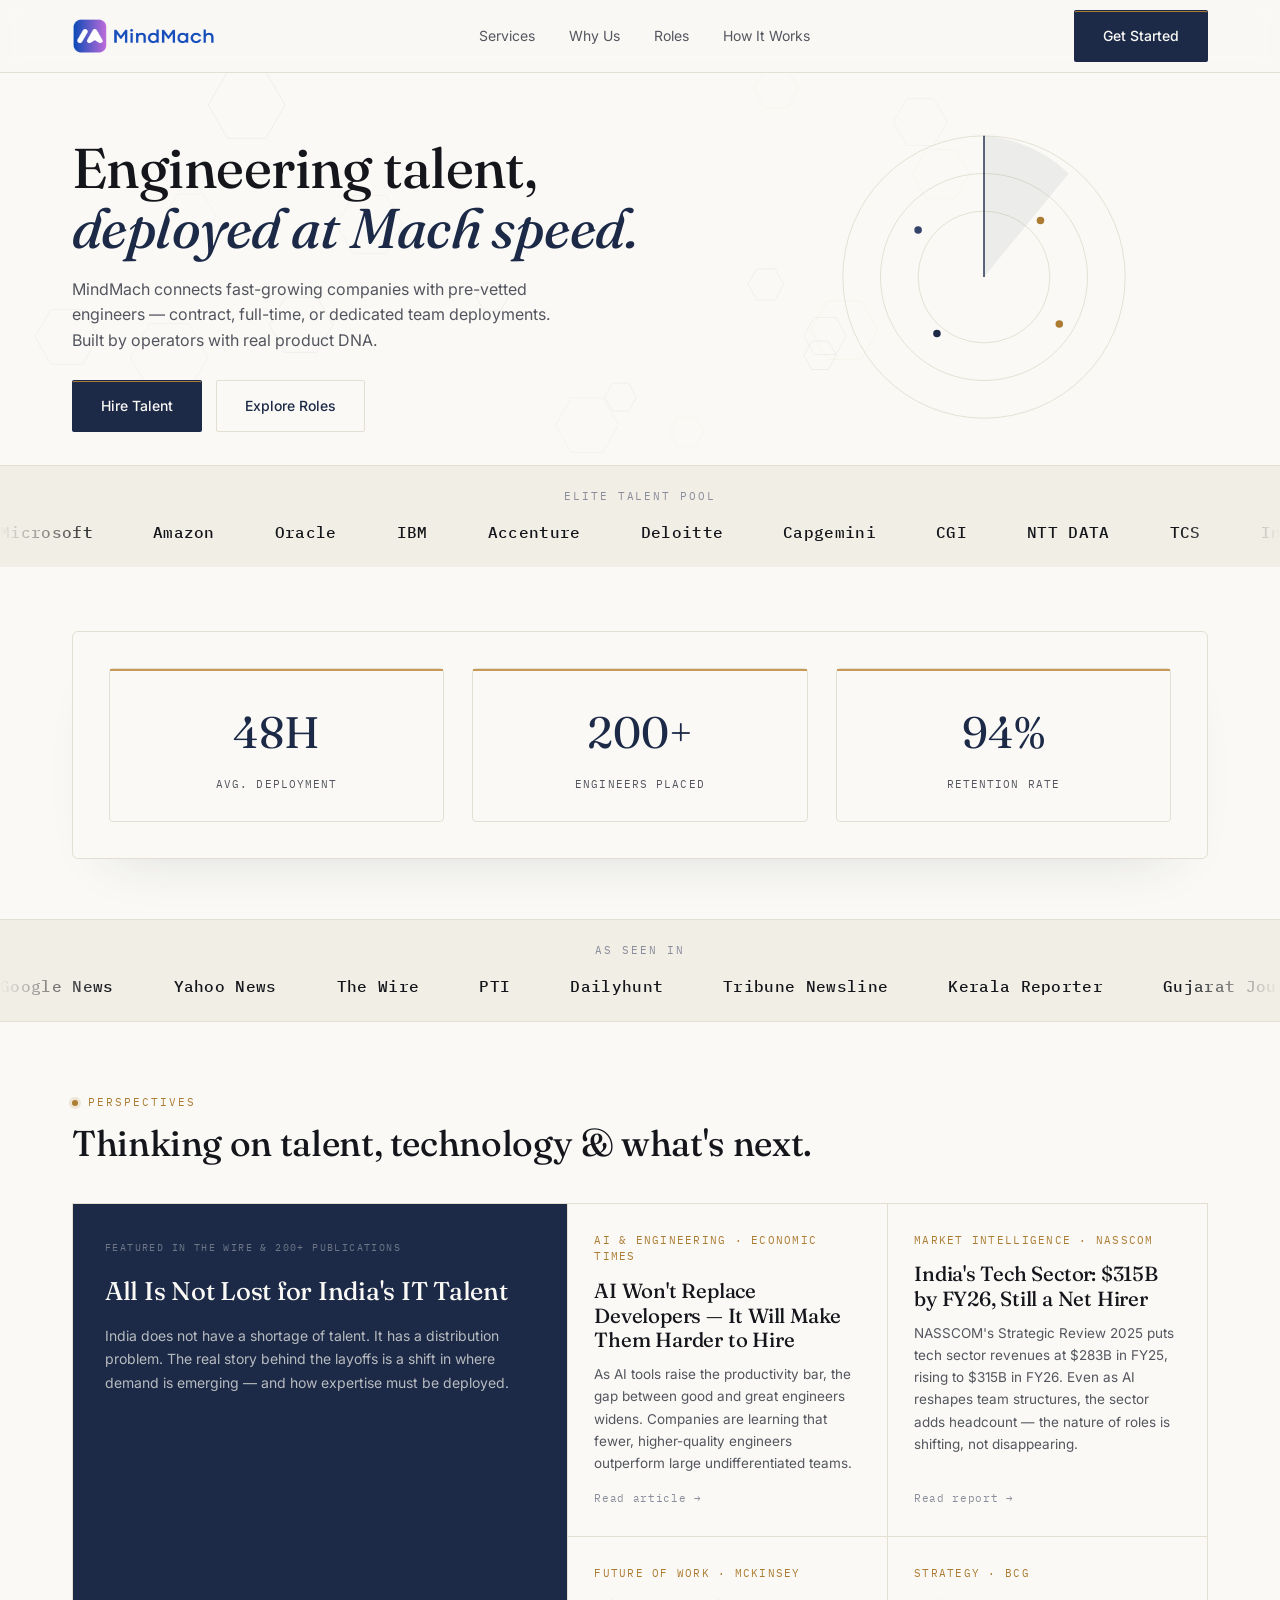
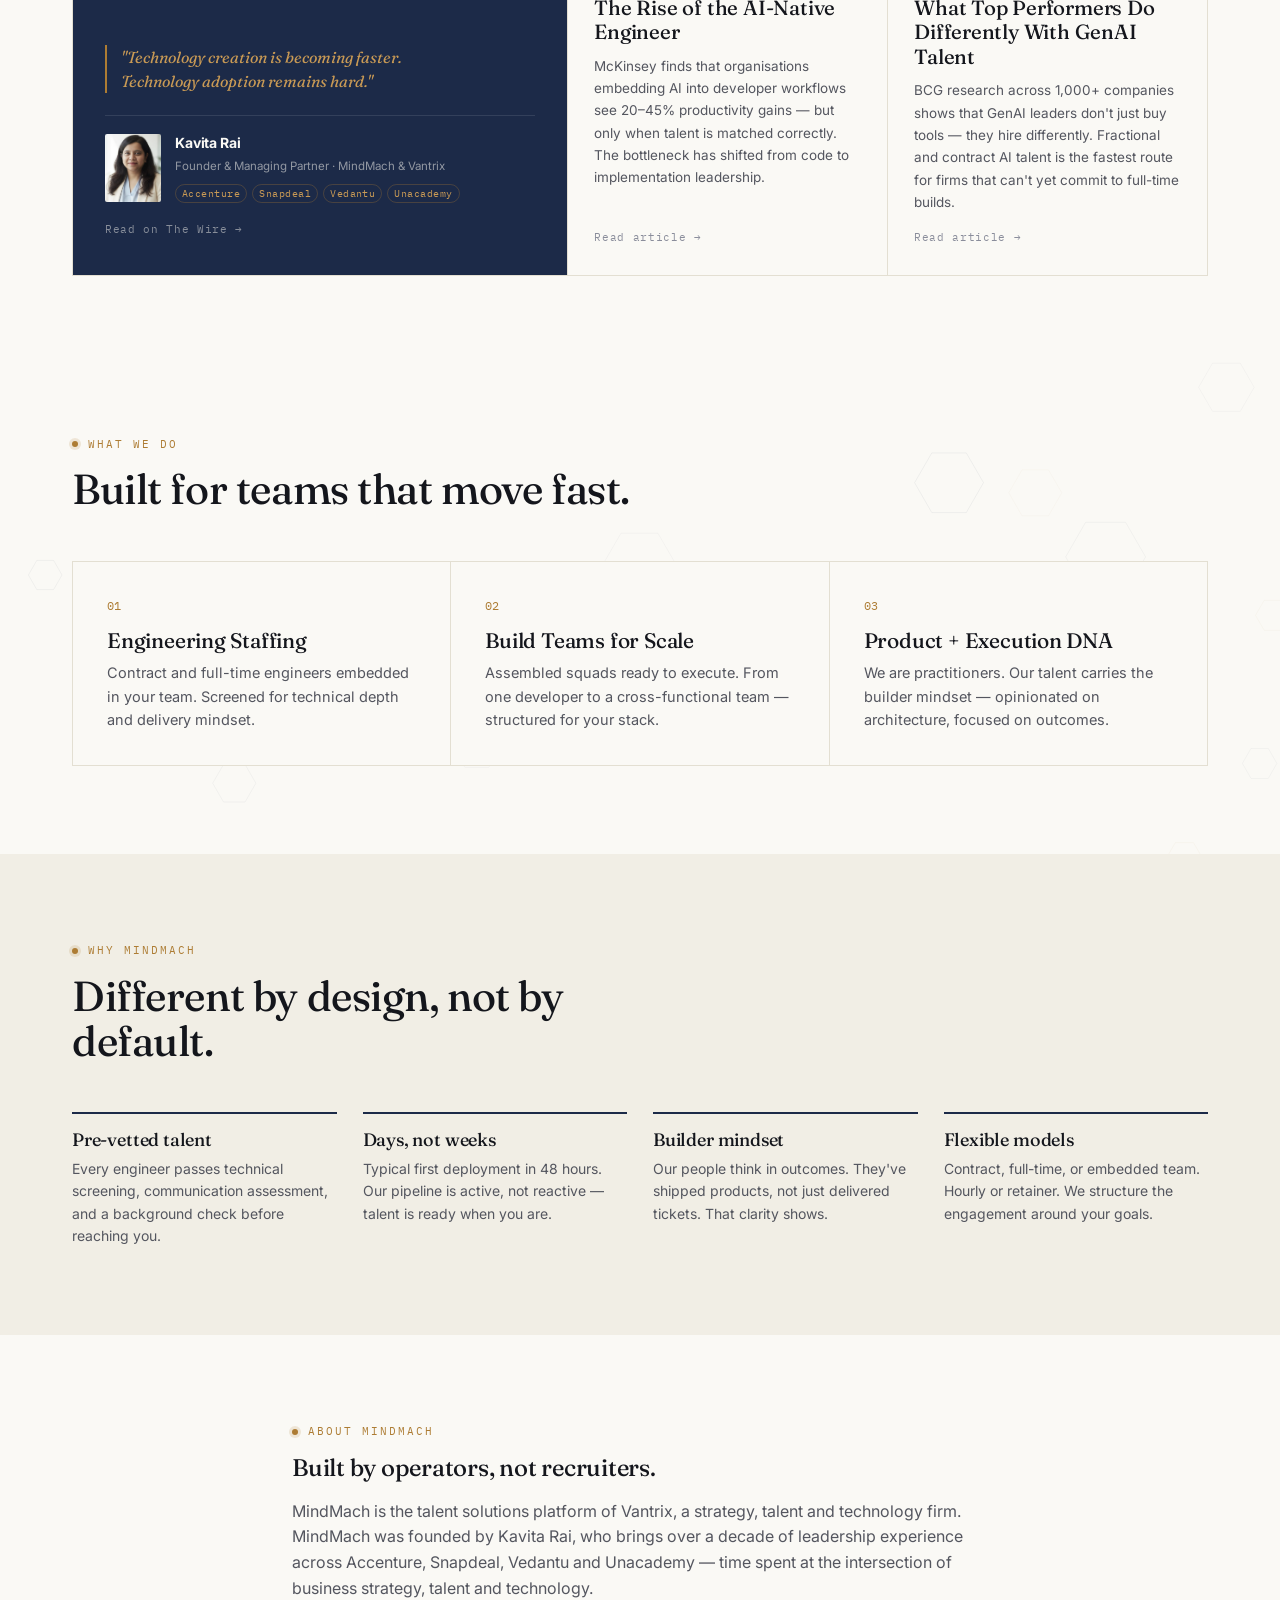
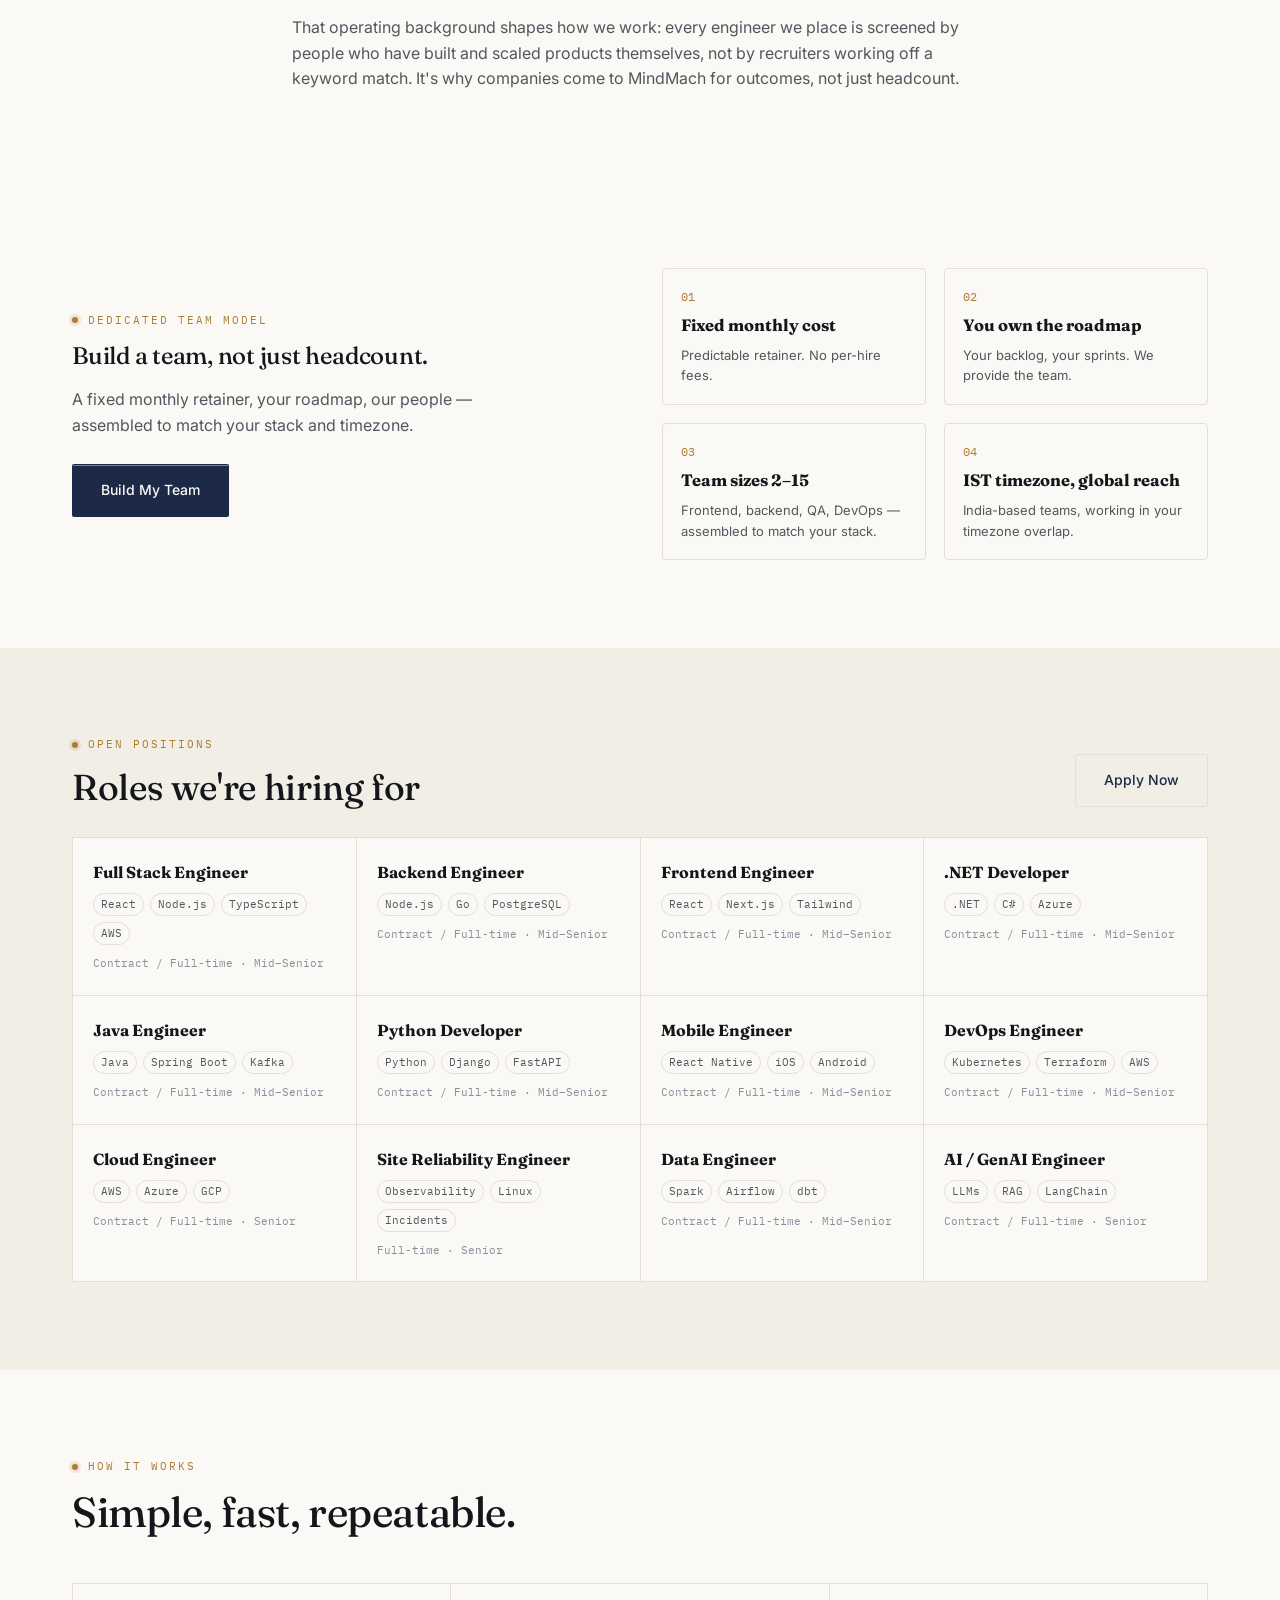
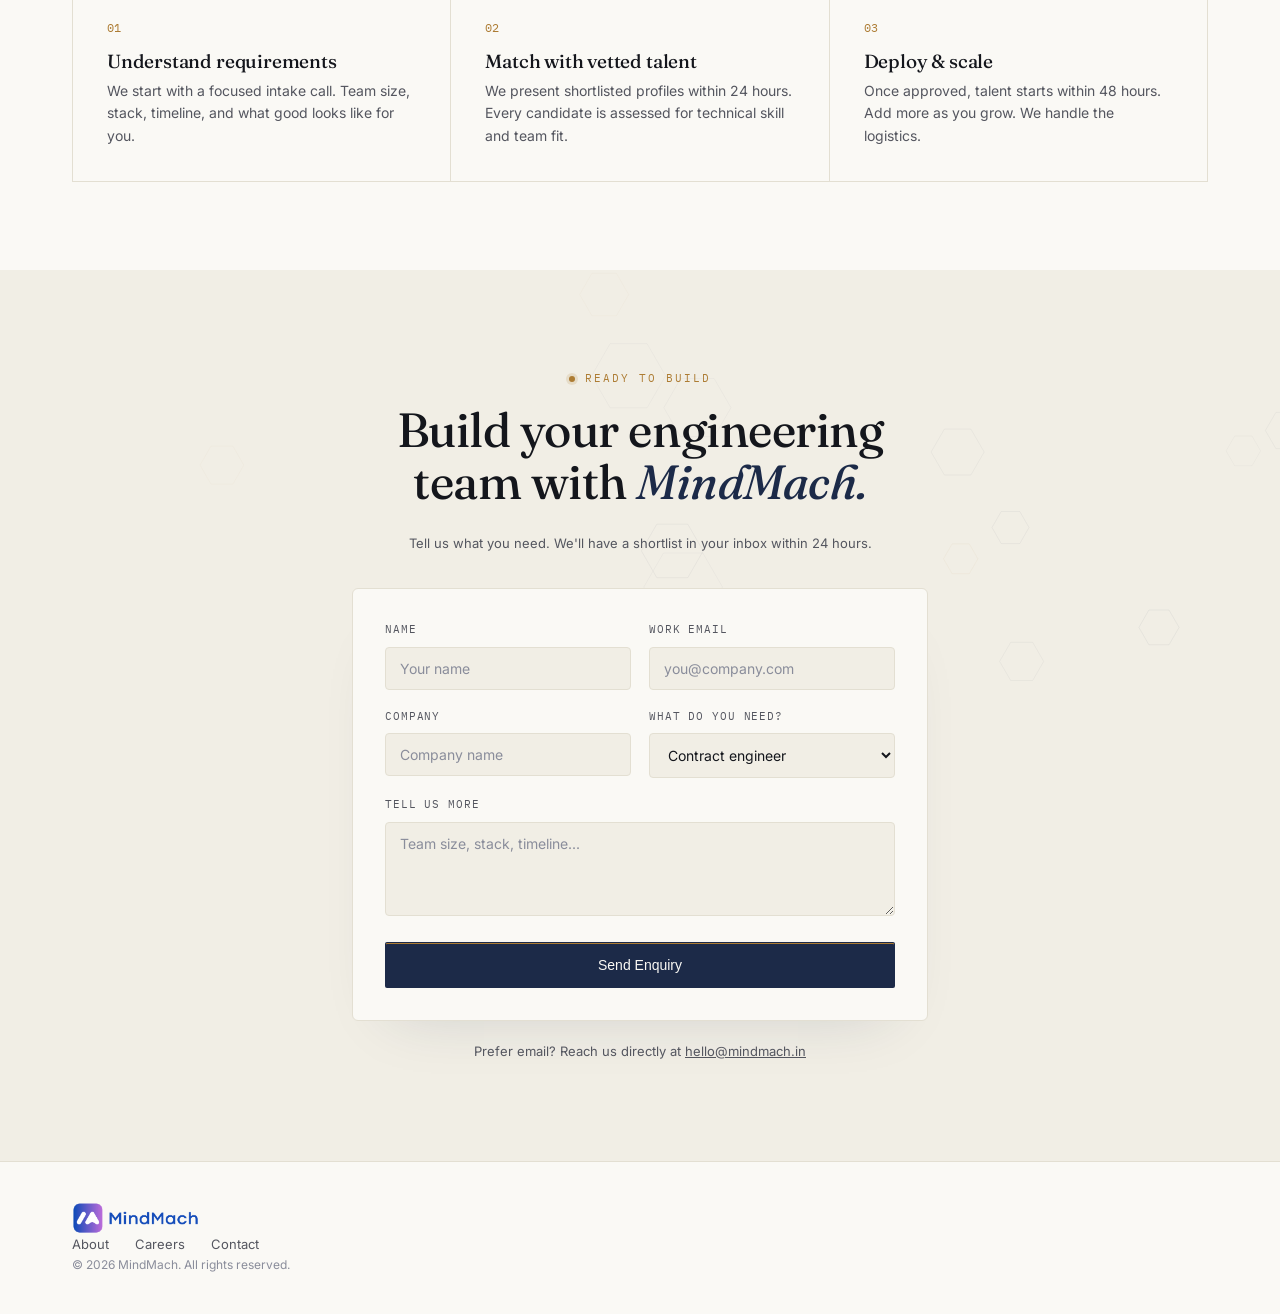
==== commit baa426bb: "Rename Index.html to index.html" ====
--- a/site/index.html
+++ b/site/index.html
@@ -1,27 +1,861 @@
-<!DOCTYPE html><html lang="en"><head><meta charSet="utf-8"/><meta name="viewport" content="width=device-width, initial-scale=1"/><link rel="stylesheet" href="https://fonts.googleapis.com/css2?family=Fraunces:ital,opsz,wght@0,9..144,300;0,9..144,400;0,9..144,500;0,9..144,600;1,9..144,300;1,9..144,400&amp;family=DM+Sans:ital,opsz,wght@0,9..40,300;0,9..40,400;0,9..40,500;0,9..40,600;1,9..40,300&amp;display=swap" data-precedence="default"/><link rel="stylesheet" href="/assets/index-DcSPR8pZ.css" type="text/css" data-precedence="default"/><title>MindMach — Hire Pre-Vetted Indian Engineers for Your Startup</title><meta name="description" content="MindMach helps startups hire top pre-vetted Indian engineers fast. Contract staffing, dedicated teams, and product execution — onboarded in days, not weeks."/><meta property="og:type" content="website"/><meta property="og:url" content="https://mindmach.in"/><meta property="og:title" content="MindMach — Hire Pre-Vetted Indian Engineers for Your Startup"/><meta property="og:description" content="B2B engineering staffing for startups. Tap into pre-vetted Indian engineering talent and ship faster, without the hiring overhead."/><meta name="twitter:card" content="summary_large_image"/><meta name="twitter:title" content="MindMach — Hire Pre-Vetted Indian Engineers for Your Startup"/><meta name="twitter:description" content="B2B engineering staffing for startups. Tap into pre-vetted Indian engineering talent and ship faster, without the hiring overhead."/><link rel="modulepreload" href="/assets/index-DFXDVRrP.js"/><link rel="modulepreload" href="/assets/index-DukYZbHY.js"/><link rel="preconnect" href="https://fonts.googleapis.com"/><link rel="preconnect" href="https://fonts.gstatic.com" crossorigin="anonymous"/></head><body><!--$--><div style="font-family:var(--font-body);background:var(--color-bg)"><nav style="position:fixed;top:0;left:0;right:0;z-index:100;background:transparent;backdrop-filter:none;border-bottom:1px solid transparent;transition:all 0.35s ease"><div style="max-width:1200px;margin:0 auto;padding:0 24px;display:flex;align-items:center;justify-content:space-between;height:64px"><a href="#" style="text-decoration:none;display:flex;align-items:center;gap:8px"><span style="width:28px;height:28px;background:var(--color-accent);border-radius:6px;display:flex;align-items:center;justify-content:center;flex-shrink:0"><svg width="14" height="14" viewBox="0 0 14 14" fill="none"><path d="M2 12V5l5-3 5 3v7" stroke="white" stroke-width="1.5" stroke-linecap="round" stroke-linejoin="round"></path><rect x="5" y="8" width="4" height="4" rx="0.5" stroke="white" stroke-width="1.2"></rect></svg></span><span style="font-family:var(--font-display);font-weight:500;font-size:18px;color:var(--color-ink);letter-spacing:-0.02em">MindMach</span></a><div style="display:flex;gap:32px;align-items:center" class="hidden-mobile"><a href="#services" style="color:var(--color-ink-muted);text-decoration:none;font-size:14px;font-weight:400;letter-spacing:0.01em;transition:color 0.2s">Services</a><a href="#why-us" style="color:var(--color-ink-muted);text-decoration:none;font-size:14px;font-weight:400;letter-spacing:0.01em;transition:color 0.2s">Why Us</a><a href="#roles" style="color:var(--color-ink-muted);text-decoration:none;font-size:14px;font-weight:400;letter-spacing:0.01em;transition:color 0.2s">Roles</a><a href="#how-it-works" style="color:var(--color-ink-muted);text-decoration:none;font-size:14px;font-weight:400;letter-spacing:0.01em;transition:color 0.2s">How It Works</a></div><div style="display:flex;gap:12px;align-items:center"><a href="#contact" style="background:var(--color-accent);color:#fff;padding:9px 20px;border-radius:8px;font-size:14px;font-weight:500;text-decoration:none;transition:opacity 0.2s;letter-spacing:0.01em">Get Started</a><button style="background:none;border:none;cursor:pointer;padding:4px;display:none" class="show-mobile" aria-label="Toggle menu"><svg width="20" height="20" viewBox="0 0 20 20" fill="none"><line x1="3" y1="6" x2="17" y2="6" stroke="var(--color-ink)" stroke-width="1.5" stroke-linecap="round"></line><line x1="3" y1="10" x2="17" y2="10" stroke="var(--color-ink)" stroke-width="1.5" stroke-linecap="round"></line><line x1="3" y1="14" x2="17" y2="14" stroke="var(--color-ink)" stroke-width="1.5" stroke-linecap="round"></line></svg></button></div></div></nav><style>
-        @media (max-width: 768px) {
-          .hidden-mobile { display: none !important; }
-          .show-mobile { display: flex !important; }
-          .hero-grid { grid-template-columns: 1fr !important; }
-          .roles-grid { grid-template-columns: 1fr 1fr !important; }
-          .why-grid { grid-template-columns: 1fr !important; }
-          .steps-grid { grid-template-columns: 1fr !important; }
-          .services-grid { grid-template-columns: 1fr !important; }
-          .dtm-grid { grid-template-columns: 1fr !important; }
-        }
-        @media (max-width: 480px) {
-          .roles-grid { grid-template-columns: 1fr !important; }
-        }
-        @keyframes rolesMarquee {
-          from { transform: translateX(0); }
-          to { transform: translateX(-50%); }
-        }
-        .roles-marquee:hover .roles-marquee__track {
-          animation-play-state: paused;
-        }
-        @media (prefers-reduced-motion: reduce) {
-          .roles-marquee__track {
-            animation: none !important;
-          }
-        }
-      </style><section id="hero" style="min-height:100vh;display:flex;align-items:center;padding-top:80px;padding-bottom:80px;position:relative;overflow:hidden"><div style="position:absolute;top:-120px;right:-80px;width:600px;height:600px;border-radius:50%;background:radial-gradient(circle at center, rgba(26,66,195,0.06) 0%, transparent 70%);pointer-events:none"></div><div style="position:absolute;bottom:0;left:10%;width:1px;height:40%;background:linear-gradient(to bottom, transparent, var(--color-border), transparent)"></div><div style="max-width:1200px;margin:0 auto;padding:0 24px;width:100%"><div class="hero-grid" style="display:grid;grid-template-columns:1fr 1fr;gap:80px;align-items:center"><div><div class="animate-fade-up" style="display:inline-flex;align-items:center;gap:8px;background:var(--color-accent-light);border:1px solid rgba(26,66,195,0.15);border-radius:100px;padding:5px 14px 5px 5px;margin-bottom:32px"><span style="background:var(--color-accent);color:#fff;border-radius:100px;padding:2px 10px;font-size:11px;font-weight:600;letter-spacing:0.06em;text-transform:uppercase">New</span><span style="font-size:13px;color:var(--color-accent);font-weight:400">Global engineering deployment</span></div><h1 class="animate-fade-up delay-100" style="font-family:var(--font-display);font-size:clamp(38px, 5vw, 64px);font-weight:400;line-height:1.1;letter-spacing:-0.03em;color:var(--color-ink);margin:0 0 24px">Engineering talent,<br/><em style="font-style:italic;color:var(--color-accent);font-weight:300">deployed fast.</em></h1><p class="animate-fade-up delay-200" style="font-size:17px;line-height:1.65;color:var(--color-ink-muted);margin:0 0 40px;max-width:440px;font-weight:300">MindMach connects fast-growing companies with pre-vetted engineers — contract, full-time, or team deployments. Built by a team with real product DNA.</p><div class="animate-fade-up delay-300" style="display:flex;gap:12px;flex-wrap:wrap"><a href="#contact" style="background:var(--color-ink);color:#fff;padding:13px 28px;border-radius:10px;font-size:15px;font-weight:500;text-decoration:none;display:inline-flex;align-items:center;gap:8px;transition:transform 0.2s, box-shadow 0.2s;letter-spacing:0.01em">Hire Talent<svg width="14" height="14" viewBox="0 0 14 14" fill="none"><path d="M2 7h10M8 3l4 4-4 4" stroke="currentColor" stroke-width="1.5" stroke-linecap="round" stroke-linejoin="round"></path></svg></a><a href="#roles" style="background:transparent;color:var(--color-ink);padding:13px 28px;border-radius:10px;font-size:15px;font-weight:400;text-decoration:none;border:1.5px solid var(--color-border);transition:border-color 0.2s, background 0.2s;letter-spacing:0.01em">Explore Roles</a></div><div class="animate-fade-up delay-400" style="margin-top:52px;padding-top:32px;border-top:1px solid var(--color-border);display:flex;gap:32px;flex-wrap:wrap"><div><div style="font-family:var(--font-display);font-size:26px;font-weight:400;color:var(--color-ink);line-height:1">48h</div><div style="font-size:13px;color:var(--color-ink-faint);margin-top:4px;font-weight:400">Avg. deployment</div></div><div><div style="font-family:var(--font-display);font-size:26px;font-weight:400;color:var(--color-ink);line-height:1">200+</div><div style="font-size:13px;color:var(--color-ink-faint);margin-top:4px;font-weight:400">Engineers placed</div></div><div><div style="font-family:var(--font-display);font-size:26px;font-weight:400;color:var(--color-ink);line-height:1">94%</div><div style="font-size:13px;color:var(--color-ink-faint);margin-top:4px;font-weight:400">Retention rate</div></div></div></div><div class="animate-fade-in delay-300" style="position:relative"><div style="background:var(--color-surface);border:1px solid var(--color-border);border-radius:20px;padding:32px;box-shadow:0 2px 40px rgba(14,14,12,0.06);position:relative"><div style="display:flex;align-items:center;gap:8px;margin-bottom:28px"><div style="width:10px;height:10px;border-radius:50%;background:#E4E3DE"></div><div style="width:10px;height:10px;border-radius:50%;background:#E4E3DE"></div><div style="width:10px;height:10px;border-radius:50%;background:#E4E3DE"></div><div style="flex:1;height:1px;background:var(--color-border);margin-left:8px"></div></div><div style="font-size:12px;color:var(--color-ink-faint);font-weight:500;letter-spacing:0.07em;text-transform:uppercase;margin-bottom:16px">Active match</div><div style="padding:14px 16px;border-radius:10px;background:var(--color-accent-light);border:1px solid rgba(26,66,195,0.12);margin-bottom:10px;display:flex;align-items:center;gap:12px;transition:all 0.2s;cursor:default"><div style="width:8px;height:8px;border-radius:50%;background:#22C55E;flex-shrink:0"></div><div style="flex:1"><div style="font-size:13px;font-weight:500;color:var(--color-ink);margin-bottom:4px">Senior Full Stack Engineer</div><div style="display:flex;gap:6px;flex-wrap:wrap"><span style="font-size:11px;color:var(--color-ink-muted);background:rgba(14,14,12,0.05);border-radius:4px;padding:2px 7px;font-weight:400">React</span><span style="font-size:11px;color:var(--color-ink-muted);background:rgba(14,14,12,0.05);border-radius:4px;padding:2px 7px;font-weight:400">Node.js</span><span style="font-size:11px;color:var(--color-ink-muted);background:rgba(14,14,12,0.05);border-radius:4px;padding:2px 7px;font-weight:400">AWS</span></div></div><div style="font-size:13px;font-weight:600;color:var(--color-accent);flex-shrink:0">97%</div></div><div style="padding:14px 16px;border-radius:10px;background:transparent;border:1px solid var(--color-border);margin-bottom:10px;display:flex;align-items:center;gap:12px;transition:all 0.2s;cursor:default"><div style="width:8px;height:8px;border-radius:50%;background:#3B82F6;flex-shrink:0"></div><div style="flex:1"><div style="font-size:13px;font-weight:500;color:var(--color-ink);margin-bottom:4px">.NET Backend Developer</div><div style="display:flex;gap:6px;flex-wrap:wrap"><span style="font-size:11px;color:var(--color-ink-muted);background:rgba(14,14,12,0.05);border-radius:4px;padding:2px 7px;font-weight:400">.NET</span><span style="font-size:11px;color:var(--color-ink-muted);background:rgba(14,14,12,0.05);border-radius:4px;padding:2px 7px;font-weight:400">SQL</span><span style="font-size:11px;color:var(--color-ink-muted);background:rgba(14,14,12,0.05);border-radius:4px;padding:2px 7px;font-weight:400">Azure</span></div></div><div style="font-size:13px;font-weight:600;color:var(--color-accent);flex-shrink:0">91%</div></div><div style="padding:14px 16px;border-radius:10px;background:transparent;border:1px solid var(--color-border);margin-bottom:10px;display:flex;align-items:center;gap:12px;transition:all 0.2s;cursor:default"><div style="width:8px;height:8px;border-radius:50%;background:#F59E0B;flex-shrink:0"></div><div style="flex:1"><div style="font-size:13px;font-weight:500;color:var(--color-ink);margin-bottom:4px">QA Lead</div><div style="display:flex;gap:6px;flex-wrap:wrap"><span style="font-size:11px;color:var(--color-ink-muted);background:rgba(14,14,12,0.05);border-radius:4px;padding:2px 7px;font-weight:400">Selenium</span><span style="font-size:11px;color:var(--color-ink-muted);background:rgba(14,14,12,0.05);border-radius:4px;padding:2px 7px;font-weight:400">Jest</span><span style="font-size:11px;color:var(--color-ink-muted);background:rgba(14,14,12,0.05);border-radius:4px;padding:2px 7px;font-weight:400">CI/CD</span></div></div><div style="font-size:13px;font-weight:600;color:var(--color-accent);flex-shrink:0">88%</div></div><div style="margin-top:20px;padding:12px 16px;background:var(--color-ink);border-radius:10px;display:flex;align-items:center;justify-content:space-between"><span style="color:#fff;font-size:13px;font-weight:500">Deploy team</span><span style="color:rgba(255,255,255,0.5);font-size:12px">Ready in 48h</span><div style="width:24px;height:24px;border-radius:6px;background:rgba(255,255,255,0.1);display:flex;align-items:center;justify-content:center"><svg width="12" height="12" viewBox="0 0 12 12" fill="none"><path d="M2 6h8M6 2l4 4-4 4" stroke="white" stroke-width="1.5" stroke-linecap="round" stroke-linejoin="round"></path></svg></div></div></div></div></div></div></section><section id="services" style="padding:100px 0;border-top:1px solid var(--color-border)"><div style="max-width:1200px;margin:0 auto;padding:0 24px"><div style="display:grid;grid-template-columns:320px 1fr;gap:80px;align-items:start" class="services-grid"><div><p class="reveal" style="font-size:12px;font-weight:600;letter-spacing:0.1em;text-transform:uppercase;color:var(--color-accent);margin-bottom:16px">What We Do</p><h2 class="reveal reveal-delay-1" style="font-family:var(--font-display);font-size:clamp(28px, 3vw, 42px);font-weight:400;line-height:1.15;letter-spacing:-0.025em;color:var(--color-ink);margin:0 0 20px">Built for teams<br/>that move fast.</h2><p class="reveal reveal-delay-2" style="color:var(--color-ink-muted);line-height:1.65;font-weight:300;font-size:15px">We match engineering talent to product-driven companies — with the speed and precision that modern teams demand.</p></div><div style="display:grid;grid-template-columns:1fr 1fr 1fr;gap:2px" class="roles-grid"><div class="reveal reveal-delay-1" style="padding:28px;background:var(--color-surface);border:1px solid var(--color-border);border-radius:12px 0 0 12px;transition:border-color 0.2s, box-shadow 0.2s;cursor:default"><div style="margin-bottom:16px"><svg width="20" height="20" viewBox="0 0 20 20" fill="none"><path d="M4 14l3-3 3 3 6-6" stroke="var(--color-accent)" stroke-width="1.5" stroke-linecap="round" stroke-linejoin="round"></path><circle cx="10" cy="10" r="8" stroke="var(--color-accent)" stroke-width="1.2" opacity="0.3"></circle></svg></div><div style="font-size:11px;color:var(--color-ink-faint);font-weight:500;letter-spacing:0.06em;margin-bottom:8px">01</div><h3 style="font-weight:500;font-size:15px;color:var(--color-ink);margin:0 0 10px;line-height:1.3">Engineering Staffing</h3><p style="font-size:14px;color:var(--color-ink-muted);margin:0;line-height:1.6;font-weight:300">Contract and full-time engineers embedded in your team. Screened for technical depth and delivery mindset.</p></div><div class="reveal reveal-delay-2" style="padding:28px;background:var(--color-surface);border:1px solid var(--color-border);border-radius:0;transition:border-color 0.2s, box-shadow 0.2s;cursor:default"><div style="margin-bottom:16px"><svg width="20" height="20" viewBox="0 0 20 20" fill="none"><circle cx="7" cy="7" r="3" stroke="var(--color-accent)" stroke-width="1.5"></circle><circle cx="13" cy="7" r="3" stroke="var(--color-accent)" stroke-width="1.5"></circle><path d="M2 17c0-3 2.5-5 5-5h6c2.5 0 5 2 5 5" stroke="var(--color-accent)" stroke-width="1.5" stroke-linecap="round"></path></svg></div><div style="font-size:11px;color:var(--color-ink-faint);font-weight:500;letter-spacing:0.06em;margin-bottom:8px">02</div><h3 style="font-weight:500;font-size:15px;color:var(--color-ink);margin:0 0 10px;line-height:1.3">Build Teams for Scale</h3><p style="font-size:14px;color:var(--color-ink-muted);margin:0;line-height:1.6;font-weight:300">Assembled squads ready to execute. From one developer to a cross-functional team — structured for your stack.</p></div><div class="reveal reveal-delay-3" style="padding:28px;background:var(--color-surface);border:1px solid var(--color-border);border-radius:0 12px 12px 0;transition:border-color 0.2s, box-shadow 0.2s;cursor:default"><div style="margin-bottom:16px"><svg width="20" height="20" viewBox="0 0 20 20" fill="none"><path d="M10 3l2 4h4l-3 3 1 4-4-2-4 2 1-4-3-3h4l2-4z" stroke="var(--color-accent)" stroke-width="1.5" stroke-linecap="round" stroke-linejoin="round"></path></svg></div><div style="font-size:11px;color:var(--color-ink-faint);font-weight:500;letter-spacing:0.06em;margin-bottom:8px">03</div><h3 style="font-weight:500;font-size:15px;color:var(--color-ink);margin:0 0 10px;line-height:1.3">Product + Execution DNA</h3><p style="font-size:14px;color:var(--color-ink-muted);margin:0;line-height:1.6;font-weight:300">We are practitioners. Our talent carries the builder mindset — opinionated on architecture, focused on outcomes.</p></div></div></div></div></section><section id="why-us" style="padding:100px 0;background:var(--color-ink);position:relative;overflow:hidden"><div style="position:absolute;top:-200px;right:-200px;width:600px;height:600px;border-radius:50%;background:radial-gradient(circle, rgba(26,66,195,0.15) 0%, transparent 65%);pointer-events:none"></div><div style="max-width:1200px;margin:0 auto;padding:0 24px;position:relative"><div style="margin-bottom:64px"><p class="reveal" style="font-size:12px;font-weight:600;letter-spacing:0.1em;text-transform:uppercase;color:rgba(255,255,255,0.4);margin-bottom:14px">Why MindMach</p><h2 class="reveal reveal-delay-1" style="font-family:var(--font-display);font-size:clamp(28px, 3vw, 48px);font-weight:400;line-height:1.1;letter-spacing:-0.03em;color:#fff;margin:0;max-width:480px">Different by design, not by default.</h2></div><div class="why-grid" style="display:grid;grid-template-columns:1fr 1fr 1fr 1fr;gap:1px;background:rgba(255,255,255,0.06);border-radius:16px;overflow:hidden"><div class="reveal reveal-delay-1" style="padding:36px 28px;background:rgba(255,255,255,0.03);transition:background 0.25s;cursor:default"><div style="width:32px;height:3px;background:#5B7FFF;border-radius:2px;margin-bottom:24px"></div><h3 style="font-weight:500;font-size:16px;color:#fff;margin:0 0 12px;line-height:1.3">Pre-vetted talent</h3><p style="font-size:14px;color:rgba(255,255,255,0.5);margin:0;line-height:1.65;font-weight:300">Every engineer passes technical screening, communication assessment, and a background check before reaching you.</p></div><div class="reveal reveal-delay-2" style="padding:36px 28px;background:rgba(255,255,255,0.03);transition:background 0.25s;cursor:default"><div style="width:32px;height:3px;background:#34D399;border-radius:2px;margin-bottom:24px"></div><h3 style="font-weight:500;font-size:16px;color:#fff;margin:0 0 12px;line-height:1.3">Days, not weeks</h3><p style="font-size:14px;color:rgba(255,255,255,0.5);margin:0;line-height:1.65;font-weight:300">Typical first deployment in 48 hours. Our pipeline is active, not reactive — talent is ready when you are.</p></div><div class="reveal reveal-delay-3" style="padding:36px 28px;background:rgba(255,255,255,0.03);transition:background 0.25s;cursor:default"><div style="width:32px;height:3px;background:#FBBF24;border-radius:2px;margin-bottom:24px"></div><h3 style="font-weight:500;font-size:16px;color:#fff;margin:0 0 12px;line-height:1.3">Builder mindset</h3><p style="font-size:14px;color:rgba(255,255,255,0.5);margin:0;line-height:1.65;font-weight:300">Our people think in outcomes. They&#x27;ve shipped products, not just delivered tickets. That clarity shows.</p></div><div class="reveal reveal-delay-4" style="padding:36px 28px;background:rgba(255,255,255,0.03);transition:background 0.25s;cursor:default"><div style="width:32px;height:3px;background:#F87171;border-radius:2px;margin-bottom:24px"></div><h3 style="font-weight:500;font-size:16px;color:#fff;margin:0 0 12px;line-height:1.3">Flexible models</h3><p style="font-size:14px;color:rgba(255,255,255,0.5);margin:0;line-height:1.65;font-weight:300">Contract, full-time, or embedded team. Hourly or retainer. We structure the engagement around your goals.</p></div></div></div></section><section id="dedicated-team-model" style="padding:100px 0;border-top:1px solid var(--color-border);background:var(--color-surface);position:relative;overflow:hidden"><div style="position:absolute;top:-160px;left:-160px;width:480px;height:480px;border-radius:50%;background:radial-gradient(circle, rgba(26,66,195,0.07) 0%, transparent 70%);pointer-events:none"></div><div style="max-width:1200px;margin:0 auto;padding:0 24px;position:relative"><div style="margin-bottom:56px;max-width:720px"><p class="reveal" style="font-size:12px;font-weight:600;letter-spacing:0.1em;text-transform:uppercase;color:var(--color-accent);margin-bottom:14px">Dedicated Team Model</p><h2 class="reveal reveal-delay-1" style="font-family:var(--font-display);font-size:clamp(28px, 3vw, 44px);font-weight:400;line-height:1.1;letter-spacing:-0.025em;color:var(--color-ink);margin:0">Build a team, not just hire headcount.</h2></div><div class="dtm-grid" style="display:grid;grid-template-columns:1fr 1fr;gap:12px;margin-bottom:48px"><div class="reveal reveal-delay-1" style="padding:28px 32px;background:var(--color-bg);border:1px solid var(--color-border);border-radius:14px;transition:border-color 0.2s, box-shadow 0.2s, transform 0.2s"><div style="margin-bottom:14px"><svg width="20" height="20" viewBox="0 0 20 20" fill="none"><rect x="3" y="5" width="14" height="11" rx="2" stroke="var(--color-accent)" stroke-width="1.5"></rect><path d="M3 9h14" stroke="var(--color-accent)" stroke-width="1.5"></path><path d="M7 13h2" stroke="var(--color-accent)" stroke-width="1.5" stroke-linecap="round"></path></svg></div><h3 style="font-weight:500;font-size:16px;color:var(--color-ink);margin:0 0 8px;line-height:1.3">Fixed Monthly Cost</h3><p style="font-size:14px;color:var(--color-ink-muted);margin:0;line-height:1.65;font-weight:300">Predictable retainer. No per-hire fees.</p></div><div class="reveal reveal-delay-2" style="padding:28px 32px;background:var(--color-bg);border:1px solid var(--color-border);border-radius:14px;transition:border-color 0.2s, box-shadow 0.2s, transform 0.2s"><div style="margin-bottom:14px"><svg width="20" height="20" viewBox="0 0 20 20" fill="none"><path d="M3 5h14M3 10h10M3 15h6" stroke="var(--color-accent)" stroke-width="1.5" stroke-linecap="round"></path><circle cx="16" cy="15" r="2" stroke="var(--color-accent)" stroke-width="1.5"></circle></svg></div><h3 style="font-weight:500;font-size:16px;color:var(--color-ink);margin:0 0 8px;line-height:1.3">You Own the Roadmap</h3><p style="font-size:14px;color:var(--color-ink-muted);margin:0;line-height:1.65;font-weight:300">Your backlog, your sprints. We provide the team.</p></div><div class="reveal reveal-delay-3" style="padding:28px 32px;background:var(--color-bg);border:1px solid var(--color-border);border-radius:14px;transition:border-color 0.2s, box-shadow 0.2s, transform 0.2s"><div style="margin-bottom:14px"><svg width="20" height="20" viewBox="0 0 20 20" fill="none"><circle cx="6" cy="7" r="2.5" stroke="var(--color-accent)" stroke-width="1.5"></circle><circle cx="14" cy="7" r="2.5" stroke="var(--color-accent)" stroke-width="1.5"></circle><circle cx="10" cy="13" r="2.5" stroke="var(--color-accent)" stroke-width="1.5"></circle></svg></div><h3 style="font-weight:500;font-size:16px;color:var(--color-ink);margin:0 0 8px;line-height:1.3">Team Sizes 2–15</h3><p style="font-size:14px;color:var(--color-ink-muted);margin:0;line-height:1.65;font-weight:300">Frontend, backend, QA, DevOps — assembled to match your stack.</p></div><div class="reveal reveal-delay-4" style="padding:28px 32px;background:var(--color-bg);border:1px solid var(--color-border);border-radius:14px;transition:border-color 0.2s, box-shadow 0.2s, transform 0.2s"><div style="margin-bottom:14px"><svg width="20" height="20" viewBox="0 0 20 20" fill="none"><circle cx="10" cy="10" r="7.5" stroke="var(--color-accent)" stroke-width="1.5"></circle><path d="M2.5 10h15M10 2.5c2.5 2.5 2.5 12.5 0 15M10 2.5c-2.5 2.5-2.5 12.5 0 15" stroke="var(--color-accent)" stroke-width="1.5"></path></svg></div><h3 style="font-weight:500;font-size:16px;color:var(--color-ink);margin:0 0 8px;line-height:1.3">IST-timezone, globally collaborative</h3><p style="font-size:14px;color:var(--color-ink-muted);margin:0;line-height:1.65;font-weight:300">India-based teams, working in your timezone overlap.</p></div></div><div class="reveal reveal-delay-3"><a href="#contact" style="display:inline-flex;align-items:center;gap:8px;background:var(--color-ink);color:#fff;padding:13px 28px;border-radius:10px;font-size:15px;font-weight:500;text-decoration:none;transition:transform 0.2s, box-shadow 0.2s;letter-spacing:0.01em">Build My Team<svg width="14" height="14" viewBox="0 0 14 14" fill="none"><path d="M2 7h10M8 3l4 4-4 4" stroke="currentColor" stroke-width="1.5" stroke-linecap="round" stroke-linejoin="round"></path></svg></a></div></div></section><section id="roles" style="padding:100px 0;border-bottom:1px solid var(--color-border)"><div style="max-width:1200px;margin:0 auto;padding:0 24px"><div style="display:flex;justify-content:space-between;align-items:flex-end;margin-bottom:56px;flex-wrap:wrap;gap:24px"><div><p class="reveal" style="font-size:12px;font-weight:600;letter-spacing:0.1em;text-transform:uppercase;color:var(--color-accent);margin-bottom:14px">Roles We&#x27;re Hiring For</p><h2 class="reveal reveal-delay-1" style="font-family:var(--font-display);font-size:clamp(28px, 3vw, 44px);font-weight:400;line-height:1.1;letter-spacing:-0.025em;color:var(--color-ink);margin:0">Open positions</h2></div><a href="https://forms.gle/YeNgazqnNUy5BHyH6" target="_blank" rel="noopener noreferrer" class="reveal" style="display:inline-flex;align-items:center;gap:8px;padding:11px 24px;background:var(--color-accent);color:#fff;border-radius:8px;text-decoration:none;font-size:14px;font-weight:500;transition:opacity 0.2s;letter-spacing:0.01em">Apply Now<svg width="13" height="13" viewBox="0 0 13 13" fill="none"><path d="M2 6.5h9M7 3l3.5 3.5L7 10" stroke="currentColor" stroke-width="1.5" stroke-linecap="round" stroke-linejoin="round"></path></svg></a></div><div class="roles-marquee" style="position:relative;overflow:hidden;mask-image:linear-gradient(to right, transparent, black 6%, black 94%, transparent);-webkit-mask-image:linear-gradient(to right, transparent, black 6%, black 94%, transparent)"><div class="roles-marquee__track" style="display:flex;gap:12px;width:max-content;animation:rolesMarquee 60s linear infinite"><div style="padding:24px 28px;background:var(--color-surface);border:1px solid var(--color-border);border-radius:14px;display:flex;justify-content:space-between;align-items:flex-start;gap:16px;width:340px;flex-shrink:0;transition:border-color 0.2s, box-shadow 0.2s, transform 0.2s"><div style="flex:1;min-width:0"><h3 style="font-weight:500;font-size:16px;color:var(--color-ink);margin:0 0 12px;line-height:1.3">Full Stack Engineer</h3><div style="display:flex;gap:6px;flex-wrap:wrap;margin-bottom:14px"><span style="font-size:11px;color:var(--color-ink-muted);background:rgba(14,14,12,0.05);border:1px solid var(--color-border);border-radius:5px;padding:3px 8px;font-weight:400">React</span><span style="font-size:11px;color:var(--color-ink-muted);background:rgba(14,14,12,0.05);border:1px solid var(--color-border);border-radius:5px;padding:3px 8px;font-weight:400">Node.js</span><span style="font-size:11px;color:var(--color-ink-muted);background:rgba(14,14,12,0.05);border:1px solid var(--color-border);border-radius:5px;padding:3px 8px;font-weight:400">TypeScript</span><span style="font-size:11px;color:var(--color-ink-muted);background:rgba(14,14,12,0.05);border:1px solid var(--color-border);border-radius:5px;padding:3px 8px;font-weight:400">AWS</span></div><div style="display:flex;gap:12px"><span style="font-size:12px;color:var(--color-ink-faint);font-weight:400">Contract / Full-time</span><span style="font-size:12px;color:var(--color-ink-faint);font-weight:400">·  <!-- -->Mid–Senior</span></div></div><div style="width:32px;height:32px;border-radius:8px;border:1px solid var(--color-border);display:flex;align-items:center;justify-content:center;flex-shrink:0;color:var(--color-ink-faint)"><svg width="13" height="13" viewBox="0 0 14 14" fill="none"><path d="M2 7h10M7 3l4 4-4 4" stroke="currentColor" stroke-width="1.5" stroke-linecap="round" stroke-linejoin="round"></path></svg></div></div><div style="padding:24px 28px;background:var(--color-surface);border:1px solid var(--color-border);border-radius:14px;display:flex;justify-content:space-between;align-items:flex-start;gap:16px;width:340px;flex-shrink:0;transition:border-color 0.2s, box-shadow 0.2s, transform 0.2s"><div style="flex:1;min-width:0"><h3 style="font-weight:500;font-size:16px;color:var(--color-ink);margin:0 0 12px;line-height:1.3">Backend Engineer</h3><div style="display:flex;gap:6px;flex-wrap:wrap;margin-bottom:14px"><span style="font-size:11px;color:var(--color-ink-muted);background:rgba(14,14,12,0.05);border:1px solid var(--color-border);border-radius:5px;padding:3px 8px;font-weight:400">Node.js</span><span style="font-size:11px;color:var(--color-ink-muted);background:rgba(14,14,12,0.05);border:1px solid var(--color-border);border-radius:5px;padding:3px 8px;font-weight:400">Go</span><span style="font-size:11px;color:var(--color-ink-muted);background:rgba(14,14,12,0.05);border:1px solid var(--color-border);border-radius:5px;padding:3px 8px;font-weight:400">PostgreSQL</span><span style="font-size:11px;color:var(--color-ink-muted);background:rgba(14,14,12,0.05);border:1px solid var(--color-border);border-radius:5px;padding:3px 8px;font-weight:400">Microservices</span></div><div style="display:flex;gap:12px"><span style="font-size:12px;color:var(--color-ink-faint);font-weight:400">Contract / Full-time</span><span style="font-size:12px;color:var(--color-ink-faint);font-weight:400">·  <!-- -->Mid–Senior</span></div></div><div style="width:32px;height:32px;border-radius:8px;border:1px solid var(--color-border);display:flex;align-items:center;justify-content:center;flex-shrink:0;color:var(--color-ink-faint)"><svg width="13" height="13" viewBox="0 0 14 14" fill="none"><path d="M2 7h10M7 3l4 4-4 4" stroke="currentColor" stroke-width="1.5" stroke-linecap="round" stroke-linejoin="round"></path></svg></div></div><div style="padding:24px 28px;background:var(--color-surface);border:1px solid var(--color-border);border-radius:14px;display:flex;justify-content:space-between;align-items:flex-start;gap:16px;width:340px;flex-shrink:0;transition:border-color 0.2s, box-shadow 0.2s, transform 0.2s"><div style="flex:1;min-width:0"><h3 style="font-weight:500;font-size:16px;color:var(--color-ink);margin:0 0 12px;line-height:1.3">Frontend Engineer</h3><div style="display:flex;gap:6px;flex-wrap:wrap;margin-bottom:14px"><span style="font-size:11px;color:var(--color-ink-muted);background:rgba(14,14,12,0.05);border:1px solid var(--color-border);border-radius:5px;padding:3px 8px;font-weight:400">React</span><span style="font-size:11px;color:var(--color-ink-muted);background:rgba(14,14,12,0.05);border:1px solid var(--color-border);border-radius:5px;padding:3px 8px;font-weight:400">TypeScript</span><span style="font-size:11px;color:var(--color-ink-muted);background:rgba(14,14,12,0.05);border:1px solid var(--color-border);border-radius:5px;padding:3px 8px;font-weight:400">Next.js</span><span style="font-size:11px;color:var(--color-ink-muted);background:rgba(14,14,12,0.05);border:1px solid var(--color-border);border-radius:5px;padding:3px 8px;font-weight:400">Tailwind</span></div><div style="display:flex;gap:12px"><span style="font-size:12px;color:var(--color-ink-faint);font-weight:400">Contract / Full-time</span><span style="font-size:12px;color:var(--color-ink-faint);font-weight:400">·  <!-- -->Mid–Senior</span></div></div><div style="width:32px;height:32px;border-radius:8px;border:1px solid var(--color-border);display:flex;align-items:center;justify-content:center;flex-shrink:0;color:var(--color-ink-faint)"><svg width="13" height="13" viewBox="0 0 14 14" fill="none"><path d="M2 7h10M7 3l4 4-4 4" stroke="currentColor" stroke-width="1.5" stroke-linecap="round" stroke-linejoin="round"></path></svg></div></div><div style="padding:24px 28px;background:var(--color-surface);border:1px solid var(--color-border);border-radius:14px;display:flex;justify-content:space-between;align-items:flex-start;gap:16px;width:340px;flex-shrink:0;transition:border-color 0.2s, box-shadow 0.2s, transform 0.2s"><div style="flex:1;min-width:0"><h3 style="font-weight:500;font-size:16px;color:var(--color-ink);margin:0 0 12px;line-height:1.3">.NET Developer</h3><div style="display:flex;gap:6px;flex-wrap:wrap;margin-bottom:14px"><span style="font-size:11px;color:var(--color-ink-muted);background:rgba(14,14,12,0.05);border:1px solid var(--color-border);border-radius:5px;padding:3px 8px;font-weight:400">.NET</span><span style="font-size:11px;color:var(--color-ink-muted);background:rgba(14,14,12,0.05);border:1px solid var(--color-border);border-radius:5px;padding:3px 8px;font-weight:400">C#</span><span style="font-size:11px;color:var(--color-ink-muted);background:rgba(14,14,12,0.05);border:1px solid var(--color-border);border-radius:5px;padding:3px 8px;font-weight:400">SQL Server</span><span style="font-size:11px;color:var(--color-ink-muted);background:rgba(14,14,12,0.05);border:1px solid var(--color-border);border-radius:5px;padding:3px 8px;font-weight:400">Azure</span></div><div style="display:flex;gap:12px"><span style="font-size:12px;color:var(--color-ink-faint);font-weight:400">Contract / Full-time</span><span style="font-size:12px;color:var(--color-ink-faint);font-weight:400">·  <!-- -->Mid–Senior</span></div></div><div style="width:32px;height:32px;border-radius:8px;border:1px solid var(--color-border);display:flex;align-items:center;justify-content:center;flex-shrink:0;color:var(--color-ink-faint)"><svg width="13" height="13" viewBox="0 0 14 14" fill="none"><path d="M2 7h10M7 3l4 4-4 4" stroke="currentColor" stroke-width="1.5" stroke-linecap="round" stroke-linejoin="round"></path></svg></div></div><div style="padding:24px 28px;background:var(--color-surface);border:1px solid var(--color-border);border-radius:14px;display:flex;justify-content:space-between;align-items:flex-start;gap:16px;width:340px;flex-shrink:0;transition:border-color 0.2s, box-shadow 0.2s, transform 0.2s"><div style="flex:1;min-width:0"><h3 style="font-weight:500;font-size:16px;color:var(--color-ink);margin:0 0 12px;line-height:1.3">Java Engineer</h3><div style="display:flex;gap:6px;flex-wrap:wrap;margin-bottom:14px"><span style="font-size:11px;color:var(--color-ink-muted);background:rgba(14,14,12,0.05);border:1px solid var(--color-border);border-radius:5px;padding:3px 8px;font-weight:400">Java</span><span style="font-size:11px;color:var(--color-ink-muted);background:rgba(14,14,12,0.05);border:1px solid var(--color-border);border-radius:5px;padding:3px 8px;font-weight:400">Spring Boot</span><span style="font-size:11px;color:var(--color-ink-muted);background:rgba(14,14,12,0.05);border:1px solid var(--color-border);border-radius:5px;padding:3px 8px;font-weight:400">Kafka</span><span style="font-size:11px;color:var(--color-ink-muted);background:rgba(14,14,12,0.05);border:1px solid var(--color-border);border-radius:5px;padding:3px 8px;font-weight:400">AWS</span></div><div style="display:flex;gap:12px"><span style="font-size:12px;color:var(--color-ink-faint);font-weight:400">Contract / Full-time</span><span style="font-size:12px;color:var(--color-ink-faint);font-weight:400">·  <!-- -->Mid–Senior</span></div></div><div style="width:32px;height:32px;border-radius:8px;border:1px solid var(--color-border);display:flex;align-items:center;justify-content:center;flex-shrink:0;color:var(--color-ink-faint)"><svg width="13" height="13" viewBox="0 0 14 14" fill="none"><path d="M2 7h10M7 3l4 4-4 4" stroke="currentColor" stroke-width="1.5" stroke-linecap="round" stroke-linejoin="round"></path></svg></div></div><div style="padding:24px 28px;background:var(--color-surface);border:1px solid var(--color-border);border-radius:14px;display:flex;justify-content:space-between;align-items:flex-start;gap:16px;width:340px;flex-shrink:0;transition:border-color 0.2s, box-shadow 0.2s, transform 0.2s"><div style="flex:1;min-width:0"><h3 style="font-weight:500;font-size:16px;color:var(--color-ink);margin:0 0 12px;line-height:1.3">Python Developer</h3><div style="display:flex;gap:6px;flex-wrap:wrap;margin-bottom:14px"><span style="font-size:11px;color:var(--color-ink-muted);background:rgba(14,14,12,0.05);border:1px solid var(--color-border);border-radius:5px;padding:3px 8px;font-weight:400">Python</span><span style="font-size:11px;color:var(--color-ink-muted);background:rgba(14,14,12,0.05);border:1px solid var(--color-border);border-radius:5px;padding:3px 8px;font-weight:400">Django</span><span style="font-size:11px;color:var(--color-ink-muted);background:rgba(14,14,12,0.05);border:1px solid var(--color-border);border-radius:5px;padding:3px 8px;font-weight:400">FastAPI</span><span style="font-size:11px;color:var(--color-ink-muted);background:rgba(14,14,12,0.05);border:1px solid var(--color-border);border-radius:5px;padding:3px 8px;font-weight:400">PostgreSQL</span></div><div style="display:flex;gap:12px"><span style="font-size:12px;color:var(--color-ink-faint);font-weight:400">Contract / Full-time</span><span style="font-size:12px;color:var(--color-ink-faint);font-weight:400">·  <!-- -->Mid–Senior</span></div></div><div style="width:32px;height:32px;border-radius:8px;border:1px solid var(--color-border);display:flex;align-items:center;justify-content:center;flex-shrink:0;color:var(--color-ink-faint)"><svg width="13" height="13" viewBox="0 0 14 14" fill="none"><path d="M2 7h10M7 3l4 4-4 4" stroke="currentColor" stroke-width="1.5" stroke-linecap="round" stroke-linejoin="round"></path></svg></div></div><div style="padding:24px 28px;background:var(--color-surface);border:1px solid var(--color-border);border-radius:14px;display:flex;justify-content:space-between;align-items:flex-start;gap:16px;width:340px;flex-shrink:0;transition:border-color 0.2s, box-shadow 0.2s, transform 0.2s"><div style="flex:1;min-width:0"><h3 style="font-weight:500;font-size:16px;color:var(--color-ink);margin:0 0 12px;line-height:1.3">Mobile Engineer</h3><div style="display:flex;gap:6px;flex-wrap:wrap;margin-bottom:14px"><span style="font-size:11px;color:var(--color-ink-muted);background:rgba(14,14,12,0.05);border:1px solid var(--color-border);border-radius:5px;padding:3px 8px;font-weight:400">React Native</span><span style="font-size:11px;color:var(--color-ink-muted);background:rgba(14,14,12,0.05);border:1px solid var(--color-border);border-radius:5px;padding:3px 8px;font-weight:400">iOS</span><span style="font-size:11px;color:var(--color-ink-muted);background:rgba(14,14,12,0.05);border:1px solid var(--color-border);border-radius:5px;padding:3px 8px;font-weight:400">Android</span><span style="font-size:11px;color:var(--color-ink-muted);background:rgba(14,14,12,0.05);border:1px solid var(--color-border);border-radius:5px;padding:3px 8px;font-weight:400">Kotlin</span></div><div style="display:flex;gap:12px"><span style="font-size:12px;color:var(--color-ink-faint);font-weight:400">Contract / Full-time</span><span style="font-size:12px;color:var(--color-ink-faint);font-weight:400">·  <!-- -->Mid–Senior</span></div></div><div style="width:32px;height:32px;border-radius:8px;border:1px solid var(--color-border);display:flex;align-items:center;justify-content:center;flex-shrink:0;color:var(--color-ink-faint)"><svg width="13" height="13" viewBox="0 0 14 14" fill="none"><path d="M2 7h10M7 3l4 4-4 4" stroke="currentColor" stroke-width="1.5" stroke-linecap="round" stroke-linejoin="round"></path></svg></div></div><div style="padding:24px 28px;background:var(--color-surface);border:1px solid var(--color-border);border-radius:14px;display:flex;justify-content:space-between;align-items:flex-start;gap:16px;width:340px;flex-shrink:0;transition:border-color 0.2s, box-shadow 0.2s, transform 0.2s"><div style="flex:1;min-width:0"><h3 style="font-weight:500;font-size:16px;color:var(--color-ink);margin:0 0 12px;line-height:1.3">DevOps Engineer</h3><div style="display:flex;gap:6px;flex-wrap:wrap;margin-bottom:14px"><span style="font-size:11px;color:var(--color-ink-muted);background:rgba(14,14,12,0.05);border:1px solid var(--color-border);border-radius:5px;padding:3px 8px;font-weight:400">Kubernetes</span><span style="font-size:11px;color:var(--color-ink-muted);background:rgba(14,14,12,0.05);border:1px solid var(--color-border);border-radius:5px;padding:3px 8px;font-weight:400">Terraform</span><span style="font-size:11px;color:var(--color-ink-muted);background:rgba(14,14,12,0.05);border:1px solid var(--color-border);border-radius:5px;padding:3px 8px;font-weight:400">AWS</span><span style="font-size:11px;color:var(--color-ink-muted);background:rgba(14,14,12,0.05);border:1px solid var(--color-border);border-radius:5px;padding:3px 8px;font-weight:400">CI/CD</span></div><div style="display:flex;gap:12px"><span style="font-size:12px;color:var(--color-ink-faint);font-weight:400">Contract / Full-time</span><span style="font-size:12px;color:var(--color-ink-faint);font-weight:400">·  <!-- -->Mid–Senior</span></div></div><div style="width:32px;height:32px;border-radius:8px;border:1px solid var(--color-border);display:flex;align-items:center;justify-content:center;flex-shrink:0;color:var(--color-ink-faint)"><svg width="13" height="13" viewBox="0 0 14 14" fill="none"><path d="M2 7h10M7 3l4 4-4 4" stroke="currentColor" stroke-width="1.5" stroke-linecap="round" stroke-linejoin="round"></path></svg></div></div><div style="padding:24px 28px;background:var(--color-surface);border:1px solid var(--color-border);border-radius:14px;display:flex;justify-content:space-between;align-items:flex-start;gap:16px;width:340px;flex-shrink:0;transition:border-color 0.2s, box-shadow 0.2s, transform 0.2s"><div style="flex:1;min-width:0"><h3 style="font-weight:500;font-size:16px;color:var(--color-ink);margin:0 0 12px;line-height:1.3">Cloud Engineer</h3><div style="display:flex;gap:6px;flex-wrap:wrap;margin-bottom:14px"><span style="font-size:11px;color:var(--color-ink-muted);background:rgba(14,14,12,0.05);border:1px solid var(--color-border);border-radius:5px;padding:3px 8px;font-weight:400">AWS</span><span style="font-size:11px;color:var(--color-ink-muted);background:rgba(14,14,12,0.05);border:1px solid var(--color-border);border-radius:5px;padding:3px 8px;font-weight:400">Azure</span><span style="font-size:11px;color:var(--color-ink-muted);background:rgba(14,14,12,0.05);border:1px solid var(--color-border);border-radius:5px;padding:3px 8px;font-weight:400">GCP</span><span style="font-size:11px;color:var(--color-ink-muted);background:rgba(14,14,12,0.05);border:1px solid var(--color-border);border-radius:5px;padding:3px 8px;font-weight:400">IaC</span></div><div style="display:flex;gap:12px"><span style="font-size:12px;color:var(--color-ink-faint);font-weight:400">Contract / Full-time</span><span style="font-size:12px;color:var(--color-ink-faint);font-weight:400">·  <!-- -->Senior</span></div></div><div style="width:32px;height:32px;border-radius:8px;border:1px solid var(--color-border);display:flex;align-items:center;justify-content:center;flex-shrink:0;color:var(--color-ink-faint)"><svg width="13" height="13" viewBox="0 0 14 14" fill="none"><path d="M2 7h10M7 3l4 4-4 4" stroke="currentColor" stroke-width="1.5" stroke-linecap="round" stroke-linejoin="round"></path></svg></div></div><div style="padding:24px 28px;background:var(--color-surface);border:1px solid var(--color-border);border-radius:14px;display:flex;justify-content:space-between;align-items:flex-start;gap:16px;width:340px;flex-shrink:0;transition:border-color 0.2s, box-shadow 0.2s, transform 0.2s"><div style="flex:1;min-width:0"><h3 style="font-weight:500;font-size:16px;color:var(--color-ink);margin:0 0 12px;line-height:1.3">Site Reliability Engineer</h3><div style="display:flex;gap:6px;flex-wrap:wrap;margin-bottom:14px"><span style="font-size:11px;color:var(--color-ink-muted);background:rgba(14,14,12,0.05);border:1px solid var(--color-border);border-radius:5px;padding:3px 8px;font-weight:400">SLO/SLA</span><span style="font-size:11px;color:var(--color-ink-muted);background:rgba(14,14,12,0.05);border:1px solid var(--color-border);border-radius:5px;padding:3px 8px;font-weight:400">Observability</span><span style="font-size:11px;color:var(--color-ink-muted);background:rgba(14,14,12,0.05);border:1px solid var(--color-border);border-radius:5px;padding:3px 8px;font-weight:400">Linux</span><span style="font-size:11px;color:var(--color-ink-muted);background:rgba(14,14,12,0.05);border:1px solid var(--color-border);border-radius:5px;padding:3px 8px;font-weight:400">Incident Response</span></div><div style="display:flex;gap:12px"><span style="font-size:12px;color:var(--color-ink-faint);font-weight:400">Full-time</span><span style="font-size:12px;color:var(--color-ink-faint);font-weight:400">·  <!-- -->Senior</span></div></div><div style="width:32px;height:32px;border-radius:8px;border:1px solid var(--color-border);display:flex;align-items:center;justify-content:center;flex-shrink:0;color:var(--color-ink-faint)"><svg width="13" height="13" viewBox="0 0 14 14" fill="none"><path d="M2 7h10M7 3l4 4-4 4" stroke="currentColor" stroke-width="1.5" stroke-linecap="round" stroke-linejoin="round"></path></svg></div></div><div style="padding:24px 28px;background:var(--color-surface);border:1px solid var(--color-border);border-radius:14px;display:flex;justify-content:space-between;align-items:flex-start;gap:16px;width:340px;flex-shrink:0;transition:border-color 0.2s, box-shadow 0.2s, transform 0.2s"><div style="flex:1;min-width:0"><h3 style="font-weight:500;font-size:16px;color:var(--color-ink);margin:0 0 12px;line-height:1.3">Data Engineer</h3><div style="display:flex;gap:6px;flex-wrap:wrap;margin-bottom:14px"><span style="font-size:11px;color:var(--color-ink-muted);background:rgba(14,14,12,0.05);border:1px solid var(--color-border);border-radius:5px;padding:3px 8px;font-weight:400">Spark</span><span style="font-size:11px;color:var(--color-ink-muted);background:rgba(14,14,12,0.05);border:1px solid var(--color-border);border-radius:5px;padding:3px 8px;font-weight:400">Airflow</span><span style="font-size:11px;color:var(--color-ink-muted);background:rgba(14,14,12,0.05);border:1px solid var(--color-border);border-radius:5px;padding:3px 8px;font-weight:400">Snowflake</span><span style="font-size:11px;color:var(--color-ink-muted);background:rgba(14,14,12,0.05);border:1px solid var(--color-border);border-radius:5px;padding:3px 8px;font-weight:400">dbt</span></div><div style="display:flex;gap:12px"><span style="font-size:12px;color:var(--color-ink-faint);font-weight:400">Contract / Full-time</span><span style="font-size:12px;color:var(--color-ink-faint);font-weight:400">·  <!-- -->Mid–Senior</span></div></div><div style="width:32px;height:32px;border-radius:8px;border:1px solid var(--color-border);display:flex;align-items:center;justify-content:center;flex-shrink:0;color:var(--color-ink-faint)"><svg width="13" height="13" viewBox="0 0 14 14" fill="none"><path d="M2 7h10M7 3l4 4-4 4" stroke="currentColor" stroke-width="1.5" stroke-linecap="round" stroke-linejoin="round"></path></svg></div></div><div style="padding:24px 28px;background:var(--color-surface);border:1px solid var(--color-border);border-radius:14px;display:flex;justify-content:space-between;align-items:flex-start;gap:16px;width:340px;flex-shrink:0;transition:border-color 0.2s, box-shadow 0.2s, transform 0.2s"><div style="flex:1;min-width:0"><h3 style="font-weight:500;font-size:16px;color:var(--color-ink);margin:0 0 12px;line-height:1.3">Data Scientist</h3><div style="display:flex;gap:6px;flex-wrap:wrap;margin-bottom:14px"><span style="font-size:11px;color:var(--color-ink-muted);background:rgba(14,14,12,0.05);border:1px solid var(--color-border);border-radius:5px;padding:3px 8px;font-weight:400">Python</span><span style="font-size:11px;color:var(--color-ink-muted);background:rgba(14,14,12,0.05);border:1px solid var(--color-border);border-radius:5px;padding:3px 8px;font-weight:400">ML</span><span style="font-size:11px;color:var(--color-ink-muted);background:rgba(14,14,12,0.05);border:1px solid var(--color-border);border-radius:5px;padding:3px 8px;font-weight:400">SQL</span><span style="font-size:11px;color:var(--color-ink-muted);background:rgba(14,14,12,0.05);border:1px solid var(--color-border);border-radius:5px;padding:3px 8px;font-weight:400">Pandas</span></div><div style="display:flex;gap:12px"><span style="font-size:12px;color:var(--color-ink-faint);font-weight:400">Contract / Full-time</span><span style="font-size:12px;color:var(--color-ink-faint);font-weight:400">·  <!-- -->Mid–Senior</span></div></div><div style="width:32px;height:32px;border-radius:8px;border:1px solid var(--color-border);display:flex;align-items:center;justify-content:center;flex-shrink:0;color:var(--color-ink-faint)"><svg width="13" height="13" viewBox="0 0 14 14" fill="none"><path d="M2 7h10M7 3l4 4-4 4" stroke="currentColor" stroke-width="1.5" stroke-linecap="round" stroke-linejoin="round"></path></svg></div></div><div style="padding:24px 28px;background:var(--color-surface);border:1px solid var(--color-border);border-radius:14px;display:flex;justify-content:space-between;align-items:flex-start;gap:16px;width:340px;flex-shrink:0;transition:border-color 0.2s, box-shadow 0.2s, transform 0.2s"><div style="flex:1;min-width:0"><h3 style="font-weight:500;font-size:16px;color:var(--color-ink);margin:0 0 12px;line-height:1.3">AI / GenAI Engineer</h3><div style="display:flex;gap:6px;flex-wrap:wrap;margin-bottom:14px"><span style="font-size:11px;color:var(--color-ink-muted);background:rgba(14,14,12,0.05);border:1px solid var(--color-border);border-radius:5px;padding:3px 8px;font-weight:400">LLMs</span><span style="font-size:11px;color:var(--color-ink-muted);background:rgba(14,14,12,0.05);border:1px solid var(--color-border);border-radius:5px;padding:3px 8px;font-weight:400">RAG</span><span style="font-size:11px;color:var(--color-ink-muted);background:rgba(14,14,12,0.05);border:1px solid var(--color-border);border-radius:5px;padding:3px 8px;font-weight:400">LangChain</span><span style="font-size:11px;color:var(--color-ink-muted);background:rgba(14,14,12,0.05);border:1px solid var(--color-border);border-radius:5px;padding:3px 8px;font-weight:400">Vector DBs</span></div><div style="display:flex;gap:12px"><span style="font-size:12px;color:var(--color-ink-faint);font-weight:400">Contract / Full-time</span><span style="font-size:12px;color:var(--color-ink-faint);font-weight:400">·  <!-- -->Senior</span></div></div><div style="width:32px;height:32px;border-radius:8px;border:1px solid var(--color-border);display:flex;align-items:center;justify-content:center;flex-shrink:0;color:var(--color-ink-faint)"><svg width="13" height="13" viewBox="0 0 14 14" fill="none"><path d="M2 7h10M7 3l4 4-4 4" stroke="currentColor" stroke-width="1.5" stroke-linecap="round" stroke-linejoin="round"></path></svg></div></div><div style="padding:24px 28px;background:var(--color-surface);border:1px solid var(--color-border);border-radius:14px;display:flex;justify-content:space-between;align-items:flex-start;gap:16px;width:340px;flex-shrink:0;transition:border-color 0.2s, box-shadow 0.2s, transform 0.2s"><div style="flex:1;min-width:0"><h3 style="font-weight:500;font-size:16px;color:var(--color-ink);margin:0 0 12px;line-height:1.3">QA Engineer</h3><div style="display:flex;gap:6px;flex-wrap:wrap;margin-bottom:14px"><span style="font-size:11px;color:var(--color-ink-muted);background:rgba(14,14,12,0.05);border:1px solid var(--color-border);border-radius:5px;padding:3px 8px;font-weight:400">Selenium</span><span style="font-size:11px;color:var(--color-ink-muted);background:rgba(14,14,12,0.05);border:1px solid var(--color-border);border-radius:5px;padding:3px 8px;font-weight:400">Jest</span><span style="font-size:11px;color:var(--color-ink-muted);background:rgba(14,14,12,0.05);border:1px solid var(--color-border);border-radius:5px;padding:3px 8px;font-weight:400">Playwright</span><span style="font-size:11px;color:var(--color-ink-muted);background:rgba(14,14,12,0.05);border:1px solid var(--color-border);border-radius:5px;padding:3px 8px;font-weight:400">CI/CD</span></div><div style="display:flex;gap:12px"><span style="font-size:12px;color:var(--color-ink-faint);font-weight:400">Contract</span><span style="font-size:12px;color:var(--color-ink-faint);font-weight:400">·  <!-- -->Mid level</span></div></div><div style="width:32px;height:32px;border-radius:8px;border:1px solid var(--color-border);display:flex;align-items:center;justify-content:center;flex-shrink:0;color:var(--color-ink-faint)"><svg width="13" height="13" viewBox="0 0 14 14" fill="none"><path d="M2 7h10M7 3l4 4-4 4" stroke="currentColor" stroke-width="1.5" stroke-linecap="round" stroke-linejoin="round"></path></svg></div></div><div style="padding:24px 28px;background:var(--color-surface);border:1px solid var(--color-border);border-radius:14px;display:flex;justify-content:space-between;align-items:flex-start;gap:16px;width:340px;flex-shrink:0;transition:border-color 0.2s, box-shadow 0.2s, transform 0.2s"><div style="flex:1;min-width:0"><h3 style="font-weight:500;font-size:16px;color:var(--color-ink);margin:0 0 12px;line-height:1.3">QA Lead / SDET</h3><div style="display:flex;gap:6px;flex-wrap:wrap;margin-bottom:14px"><span style="font-size:11px;color:var(--color-ink-muted);background:rgba(14,14,12,0.05);border:1px solid var(--color-border);border-radius:5px;padding:3px 8px;font-weight:400">Test Strategy</span><span style="font-size:11px;color:var(--color-ink-muted);background:rgba(14,14,12,0.05);border:1px solid var(--color-border);border-radius:5px;padding:3px 8px;font-weight:400">Automation</span><span style="font-size:11px;color:var(--color-ink-muted);background:rgba(14,14,12,0.05);border:1px solid var(--color-border);border-radius:5px;padding:3px 8px;font-weight:400">Team Lead</span><span style="font-size:11px;color:var(--color-ink-muted);background:rgba(14,14,12,0.05);border:1px solid var(--color-border);border-radius:5px;padding:3px 8px;font-weight:400">Agile</span></div><div style="display:flex;gap:12px"><span style="font-size:12px;color:var(--color-ink-faint);font-weight:400">Full-time</span><span style="font-size:12px;color:var(--color-ink-faint);font-weight:400">·  <!-- -->Senior</span></div></div><div style="width:32px;height:32px;border-radius:8px;border:1px solid var(--color-border);display:flex;align-items:center;justify-content:center;flex-shrink:0;color:var(--color-ink-faint)"><svg width="13" height="13" viewBox="0 0 14 14" fill="none"><path d="M2 7h10M7 3l4 4-4 4" stroke="currentColor" stroke-width="1.5" stroke-linecap="round" stroke-linejoin="round"></path></svg></div></div><div style="padding:24px 28px;background:var(--color-surface);border:1px solid var(--color-border);border-radius:14px;display:flex;justify-content:space-between;align-items:flex-start;gap:16px;width:340px;flex-shrink:0;transition:border-color 0.2s, box-shadow 0.2s, transform 0.2s"><div style="flex:1;min-width:0"><h3 style="font-weight:500;font-size:16px;color:var(--color-ink);margin:0 0 12px;line-height:1.3">Full Stack Engineer</h3><div style="display:flex;gap:6px;flex-wrap:wrap;margin-bottom:14px"><span style="font-size:11px;color:var(--color-ink-muted);background:rgba(14,14,12,0.05);border:1px solid var(--color-border);border-radius:5px;padding:3px 8px;font-weight:400">React</span><span style="font-size:11px;color:var(--color-ink-muted);background:rgba(14,14,12,0.05);border:1px solid var(--color-border);border-radius:5px;padding:3px 8px;font-weight:400">Node.js</span><span style="font-size:11px;color:var(--color-ink-muted);background:rgba(14,14,12,0.05);border:1px solid var(--color-border);border-radius:5px;padding:3px 8px;font-weight:400">TypeScript</span><span style="font-size:11px;color:var(--color-ink-muted);background:rgba(14,14,12,0.05);border:1px solid var(--color-border);border-radius:5px;padding:3px 8px;font-weight:400">AWS</span></div><div style="display:flex;gap:12px"><span style="font-size:12px;color:var(--color-ink-faint);font-weight:400">Contract / Full-time</span><span style="font-size:12px;color:var(--color-ink-faint);font-weight:400">·  <!-- -->Mid–Senior</span></div></div><div style="width:32px;height:32px;border-radius:8px;border:1px solid var(--color-border);display:flex;align-items:center;justify-content:center;flex-shrink:0;color:var(--color-ink-faint)"><svg width="13" height="13" viewBox="0 0 14 14" fill="none"><path d="M2 7h10M7 3l4 4-4 4" stroke="currentColor" stroke-width="1.5" stroke-linecap="round" stroke-linejoin="round"></path></svg></div></div><div style="padding:24px 28px;background:var(--color-surface);border:1px solid var(--color-border);border-radius:14px;display:flex;justify-content:space-between;align-items:flex-start;gap:16px;width:340px;flex-shrink:0;transition:border-color 0.2s, box-shadow 0.2s, transform 0.2s"><div style="flex:1;min-width:0"><h3 style="font-weight:500;font-size:16px;color:var(--color-ink);margin:0 0 12px;line-height:1.3">Backend Engineer</h3><div style="display:flex;gap:6px;flex-wrap:wrap;margin-bottom:14px"><span style="font-size:11px;color:var(--color-ink-muted);background:rgba(14,14,12,0.05);border:1px solid var(--color-border);border-radius:5px;padding:3px 8px;font-weight:400">Node.js</span><span style="font-size:11px;color:var(--color-ink-muted);background:rgba(14,14,12,0.05);border:1px solid var(--color-border);border-radius:5px;padding:3px 8px;font-weight:400">Go</span><span style="font-size:11px;color:var(--color-ink-muted);background:rgba(14,14,12,0.05);border:1px solid var(--color-border);border-radius:5px;padding:3px 8px;font-weight:400">PostgreSQL</span><span style="font-size:11px;color:var(--color-ink-muted);background:rgba(14,14,12,0.05);border:1px solid var(--color-border);border-radius:5px;padding:3px 8px;font-weight:400">Microservices</span></div><div style="display:flex;gap:12px"><span style="font-size:12px;color:var(--color-ink-faint);font-weight:400">Contract / Full-time</span><span style="font-size:12px;color:var(--color-ink-faint);font-weight:400">·  <!-- -->Mid–Senior</span></div></div><div style="width:32px;height:32px;border-radius:8px;border:1px solid var(--color-border);display:flex;align-items:center;justify-content:center;flex-shrink:0;color:var(--color-ink-faint)"><svg width="13" height="13" viewBox="0 0 14 14" fill="none"><path d="M2 7h10M7 3l4 4-4 4" stroke="currentColor" stroke-width="1.5" stroke-linecap="round" stroke-linejoin="round"></path></svg></div></div><div style="padding:24px 28px;background:var(--color-surface);border:1px solid var(--color-border);border-radius:14px;display:flex;justify-content:space-between;align-items:flex-start;gap:16px;width:340px;flex-shrink:0;transition:border-color 0.2s, box-shadow 0.2s, transform 0.2s"><div style="flex:1;min-width:0"><h3 style="font-weight:500;font-size:16px;color:var(--color-ink);margin:0 0 12px;line-height:1.3">Frontend Engineer</h3><div style="display:flex;gap:6px;flex-wrap:wrap;margin-bottom:14px"><span style="font-size:11px;color:var(--color-ink-muted);background:rgba(14,14,12,0.05);border:1px solid var(--color-border);border-radius:5px;padding:3px 8px;font-weight:400">React</span><span style="font-size:11px;color:var(--color-ink-muted);background:rgba(14,14,12,0.05);border:1px solid var(--color-border);border-radius:5px;padding:3px 8px;font-weight:400">TypeScript</span><span style="font-size:11px;color:var(--color-ink-muted);background:rgba(14,14,12,0.05);border:1px solid var(--color-border);border-radius:5px;padding:3px 8px;font-weight:400">Next.js</span><span style="font-size:11px;color:var(--color-ink-muted);background:rgba(14,14,12,0.05);border:1px solid var(--color-border);border-radius:5px;padding:3px 8px;font-weight:400">Tailwind</span></div><div style="display:flex;gap:12px"><span style="font-size:12px;color:var(--color-ink-faint);font-weight:400">Contract / Full-time</span><span style="font-size:12px;color:var(--color-ink-faint);font-weight:400">·  <!-- -->Mid–Senior</span></div></div><div style="width:32px;height:32px;border-radius:8px;border:1px solid var(--color-border);display:flex;align-items:center;justify-content:center;flex-shrink:0;color:var(--color-ink-faint)"><svg width="13" height="13" viewBox="0 0 14 14" fill="none"><path d="M2 7h10M7 3l4 4-4 4" stroke="currentColor" stroke-width="1.5" stroke-linecap="round" stroke-linejoin="round"></path></svg></div></div><div style="padding:24px 28px;background:var(--color-surface);border:1px solid var(--color-border);border-radius:14px;display:flex;justify-content:space-between;align-items:flex-start;gap:16px;width:340px;flex-shrink:0;transition:border-color 0.2s, box-shadow 0.2s, transform 0.2s"><div style="flex:1;min-width:0"><h3 style="font-weight:500;font-size:16px;color:var(--color-ink);margin:0 0 12px;line-height:1.3">.NET Developer</h3><div style="display:flex;gap:6px;flex-wrap:wrap;margin-bottom:14px"><span style="font-size:11px;color:var(--color-ink-muted);background:rgba(14,14,12,0.05);border:1px solid var(--color-border);border-radius:5px;padding:3px 8px;font-weight:400">.NET</span><span style="font-size:11px;color:var(--color-ink-muted);background:rgba(14,14,12,0.05);border:1px solid var(--color-border);border-radius:5px;padding:3px 8px;font-weight:400">C#</span><span style="font-size:11px;color:var(--color-ink-muted);background:rgba(14,14,12,0.05);border:1px solid var(--color-border);border-radius:5px;padding:3px 8px;font-weight:400">SQL Server</span><span style="font-size:11px;color:var(--color-ink-muted);background:rgba(14,14,12,0.05);border:1px solid var(--color-border);border-radius:5px;padding:3px 8px;font-weight:400">Azure</span></div><div style="display:flex;gap:12px"><span style="font-size:12px;color:var(--color-ink-faint);font-weight:400">Contract / Full-time</span><span style="font-size:12px;color:var(--color-ink-faint);font-weight:400">·  <!-- -->Mid–Senior</span></div></div><div style="width:32px;height:32px;border-radius:8px;border:1px solid var(--color-border);display:flex;align-items:center;justify-content:center;flex-shrink:0;color:var(--color-ink-faint)"><svg width="13" height="13" viewBox="0 0 14 14" fill="none"><path d="M2 7h10M7 3l4 4-4 4" stroke="currentColor" stroke-width="1.5" stroke-linecap="round" stroke-linejoin="round"></path></svg></div></div><div style="padding:24px 28px;background:var(--color-surface);border:1px solid var(--color-border);border-radius:14px;display:flex;justify-content:space-between;align-items:flex-start;gap:16px;width:340px;flex-shrink:0;transition:border-color 0.2s, box-shadow 0.2s, transform 0.2s"><div style="flex:1;min-width:0"><h3 style="font-weight:500;font-size:16px;color:var(--color-ink);margin:0 0 12px;line-height:1.3">Java Engineer</h3><div style="display:flex;gap:6px;flex-wrap:wrap;margin-bottom:14px"><span style="font-size:11px;color:var(--color-ink-muted);background:rgba(14,14,12,0.05);border:1px solid var(--color-border);border-radius:5px;padding:3px 8px;font-weight:400">Java</span><span style="font-size:11px;color:var(--color-ink-muted);background:rgba(14,14,12,0.05);border:1px solid var(--color-border);border-radius:5px;padding:3px 8px;font-weight:400">Spring Boot</span><span style="font-size:11px;color:var(--color-ink-muted);background:rgba(14,14,12,0.05);border:1px solid var(--color-border);border-radius:5px;padding:3px 8px;font-weight:400">Kafka</span><span style="font-size:11px;color:var(--color-ink-muted);background:rgba(14,14,12,0.05);border:1px solid var(--color-border);border-radius:5px;padding:3px 8px;font-weight:400">AWS</span></div><div style="display:flex;gap:12px"><span style="font-size:12px;color:var(--color-ink-faint);font-weight:400">Contract / Full-time</span><span style="font-size:12px;color:var(--color-ink-faint);font-weight:400">·  <!-- -->Mid–Senior</span></div></div><div style="width:32px;height:32px;border-radius:8px;border:1px solid var(--color-border);display:flex;align-items:center;justify-content:center;flex-shrink:0;color:var(--color-ink-faint)"><svg width="13" height="13" viewBox="0 0 14 14" fill="none"><path d="M2 7h10M7 3l4 4-4 4" stroke="currentColor" stroke-width="1.5" stroke-linecap="round" stroke-linejoin="round"></path></svg></div></div><div style="padding:24px 28px;background:var(--color-surface);border:1px solid var(--color-border);border-radius:14px;display:flex;justify-content:space-between;align-items:flex-start;gap:16px;width:340px;flex-shrink:0;transition:border-color 0.2s, box-shadow 0.2s, transform 0.2s"><div style="flex:1;min-width:0"><h3 style="font-weight:500;font-size:16px;color:var(--color-ink);margin:0 0 12px;line-height:1.3">Python Developer</h3><div style="display:flex;gap:6px;flex-wrap:wrap;margin-bottom:14px"><span style="font-size:11px;color:var(--color-ink-muted);background:rgba(14,14,12,0.05);border:1px solid var(--color-border);border-radius:5px;padding:3px 8px;font-weight:400">Python</span><span style="font-size:11px;color:var(--color-ink-muted);background:rgba(14,14,12,0.05);border:1px solid var(--color-border);border-radius:5px;padding:3px 8px;font-weight:400">Django</span><span style="font-size:11px;color:var(--color-ink-muted);background:rgba(14,14,12,0.05);border:1px solid var(--color-border);border-radius:5px;padding:3px 8px;font-weight:400">FastAPI</span><span style="font-size:11px;color:var(--color-ink-muted);background:rgba(14,14,12,0.05);border:1px solid var(--color-border);border-radius:5px;padding:3px 8px;font-weight:400">PostgreSQL</span></div><div style="display:flex;gap:12px"><span style="font-size:12px;color:var(--color-ink-faint);font-weight:400">Contract / Full-time</span><span style="font-size:12px;color:var(--color-ink-faint);font-weight:400">·  <!-- -->Mid–Senior</span></div></div><div style="width:32px;height:32px;border-radius:8px;border:1px solid var(--color-border);display:flex;align-items:center;justify-content:center;flex-shrink:0;color:var(--color-ink-faint)"><svg width="13" height="13" viewBox="0 0 14 14" fill="none"><path d="M2 7h10M7 3l4 4-4 4" stroke="currentColor" stroke-width="1.5" stroke-linecap="round" stroke-linejoin="round"></path></svg></div></div><div style="padding:24px 28px;background:var(--color-surface);border:1px solid var(--color-border);border-radius:14px;display:flex;justify-content:space-between;align-items:flex-start;gap:16px;width:340px;flex-shrink:0;transition:border-color 0.2s, box-shadow 0.2s, transform 0.2s"><div style="flex:1;min-width:0"><h3 style="font-weight:500;font-size:16px;color:var(--color-ink);margin:0 0 12px;line-height:1.3">Mobile Engineer</h3><div style="display:flex;gap:6px;flex-wrap:wrap;margin-bottom:14px"><span style="font-size:11px;color:var(--color-ink-muted);background:rgba(14,14,12,0.05);border:1px solid var(--color-border);border-radius:5px;padding:3px 8px;font-weight:400">React Native</span><span style="font-size:11px;color:var(--color-ink-muted);background:rgba(14,14,12,0.05);border:1px solid var(--color-border);border-radius:5px;padding:3px 8px;font-weight:400">iOS</span><span style="font-size:11px;color:var(--color-ink-muted);background:rgba(14,14,12,0.05);border:1px solid var(--color-border);border-radius:5px;padding:3px 8px;font-weight:400">Android</span><span style="font-size:11px;color:var(--color-ink-muted);background:rgba(14,14,12,0.05);border:1px solid var(--color-border);border-radius:5px;padding:3px 8px;font-weight:400">Kotlin</span></div><div style="display:flex;gap:12px"><span style="font-size:12px;color:var(--color-ink-faint);font-weight:400">Contract / Full-time</span><span style="font-size:12px;color:var(--color-ink-faint);font-weight:400">·  <!-- -->Mid–Senior</span></div></div><div style="width:32px;height:32px;border-radius:8px;border:1px solid var(--color-border);display:flex;align-items:center;justify-content:center;flex-shrink:0;color:var(--color-ink-faint)"><svg width="13" height="13" viewBox="0 0 14 14" fill="none"><path d="M2 7h10M7 3l4 4-4 4" stroke="currentColor" stroke-width="1.5" stroke-linecap="round" stroke-linejoin="round"></path></svg></div></div><div style="padding:24px 28px;background:var(--color-surface);border:1px solid var(--color-border);border-radius:14px;display:flex;justify-content:space-between;align-items:flex-start;gap:16px;width:340px;flex-shrink:0;transition:border-color 0.2s, box-shadow 0.2s, transform 0.2s"><div style="flex:1;min-width:0"><h3 style="font-weight:500;font-size:16px;color:var(--color-ink);margin:0 0 12px;line-height:1.3">DevOps Engineer</h3><div style="display:flex;gap:6px;flex-wrap:wrap;margin-bottom:14px"><span style="font-size:11px;color:var(--color-ink-muted);background:rgba(14,14,12,0.05);border:1px solid var(--color-border);border-radius:5px;padding:3px 8px;font-weight:400">Kubernetes</span><span style="font-size:11px;color:var(--color-ink-muted);background:rgba(14,14,12,0.05);border:1px solid var(--color-border);border-radius:5px;padding:3px 8px;font-weight:400">Terraform</span><span style="font-size:11px;color:var(--color-ink-muted);background:rgba(14,14,12,0.05);border:1px solid var(--color-border);border-radius:5px;padding:3px 8px;font-weight:400">AWS</span><span style="font-size:11px;color:var(--color-ink-muted);background:rgba(14,14,12,0.05);border:1px solid var(--color-border);border-radius:5px;padding:3px 8px;font-weight:400">CI/CD</span></div><div style="display:flex;gap:12px"><span style="font-size:12px;color:var(--color-ink-faint);font-weight:400">Contract / Full-time</span><span style="font-size:12px;color:var(--color-ink-faint);font-weight:400">·  <!-- -->Mid–Senior</span></div></div><div style="width:32px;height:32px;border-radius:8px;border:1px solid var(--color-border);display:flex;align-items:center;justify-content:center;flex-shrink:0;color:var(--color-ink-faint)"><svg width="13" height="13" viewBox="0 0 14 14" fill="none"><path d="M2 7h10M7 3l4 4-4 4" stroke="currentColor" stroke-width="1.5" stroke-linecap="round" stroke-linejoin="round"></path></svg></div></div><div style="padding:24px 28px;background:var(--color-surface);border:1px solid var(--color-border);border-radius:14px;display:flex;justify-content:space-between;align-items:flex-start;gap:16px;width:340px;flex-shrink:0;transition:border-color 0.2s, box-shadow 0.2s, transform 0.2s"><div style="flex:1;min-width:0"><h3 style="font-weight:500;font-size:16px;color:var(--color-ink);margin:0 0 12px;line-height:1.3">Cloud Engineer</h3><div style="display:flex;gap:6px;flex-wrap:wrap;margin-bottom:14px"><span style="font-size:11px;color:var(--color-ink-muted);background:rgba(14,14,12,0.05);border:1px solid var(--color-border);border-radius:5px;padding:3px 8px;font-weight:400">AWS</span><span style="font-size:11px;color:var(--color-ink-muted);background:rgba(14,14,12,0.05);border:1px solid var(--color-border);border-radius:5px;padding:3px 8px;font-weight:400">Azure</span><span style="font-size:11px;color:var(--color-ink-muted);background:rgba(14,14,12,0.05);border:1px solid var(--color-border);border-radius:5px;padding:3px 8px;font-weight:400">GCP</span><span style="font-size:11px;color:var(--color-ink-muted);background:rgba(14,14,12,0.05);border:1px solid var(--color-border);border-radius:5px;padding:3px 8px;font-weight:400">IaC</span></div><div style="display:flex;gap:12px"><span style="font-size:12px;color:var(--color-ink-faint);font-weight:400">Contract / Full-time</span><span style="font-size:12px;color:var(--color-ink-faint);font-weight:400">·  <!-- -->Senior</span></div></div><div style="width:32px;height:32px;border-radius:8px;border:1px solid var(--color-border);display:flex;align-items:center;justify-content:center;flex-shrink:0;color:var(--color-ink-faint)"><svg width="13" height="13" viewBox="0 0 14 14" fill="none"><path d="M2 7h10M7 3l4 4-4 4" stroke="currentColor" stroke-width="1.5" stroke-linecap="round" stroke-linejoin="round"></path></svg></div></div><div style="padding:24px 28px;background:var(--color-surface);border:1px solid var(--color-border);border-radius:14px;display:flex;justify-content:space-between;align-items:flex-start;gap:16px;width:340px;flex-shrink:0;transition:border-color 0.2s, box-shadow 0.2s, transform 0.2s"><div style="flex:1;min-width:0"><h3 style="font-weight:500;font-size:16px;color:var(--color-ink);margin:0 0 12px;line-height:1.3">Site Reliability Engineer</h3><div style="display:flex;gap:6px;flex-wrap:wrap;margin-bottom:14px"><span style="font-size:11px;color:var(--color-ink-muted);background:rgba(14,14,12,0.05);border:1px solid var(--color-border);border-radius:5px;padding:3px 8px;font-weight:400">SLO/SLA</span><span style="font-size:11px;color:var(--color-ink-muted);background:rgba(14,14,12,0.05);border:1px solid var(--color-border);border-radius:5px;padding:3px 8px;font-weight:400">Observability</span><span style="font-size:11px;color:var(--color-ink-muted);background:rgba(14,14,12,0.05);border:1px solid var(--color-border);border-radius:5px;padding:3px 8px;font-weight:400">Linux</span><span style="font-size:11px;color:var(--color-ink-muted);background:rgba(14,14,12,0.05);border:1px solid var(--color-border);border-radius:5px;padding:3px 8px;font-weight:400">Incident Response</span></div><div style="display:flex;gap:12px"><span style="font-size:12px;color:var(--color-ink-faint);font-weight:400">Full-time</span><span style="font-size:12px;color:var(--color-ink-faint);font-weight:400">·  <!-- -->Senior</span></div></div><div style="width:32px;height:32px;border-radius:8px;border:1px solid var(--color-border);display:flex;align-items:center;justify-content:center;flex-shrink:0;color:var(--color-ink-faint)"><svg width="13" height="13" viewBox="0 0 14 14" fill="none"><path d="M2 7h10M7 3l4 4-4 4" stroke="currentColor" stroke-width="1.5" stroke-linecap="round" stroke-linejoin="round"></path></svg></div></div><div style="padding:24px 28px;background:var(--color-surface);border:1px solid var(--color-border);border-radius:14px;display:flex;justify-content:space-between;align-items:flex-start;gap:16px;width:340px;flex-shrink:0;transition:border-color 0.2s, box-shadow 0.2s, transform 0.2s"><div style="flex:1;min-width:0"><h3 style="font-weight:500;font-size:16px;color:var(--color-ink);margin:0 0 12px;line-height:1.3">Data Engineer</h3><div style="display:flex;gap:6px;flex-wrap:wrap;margin-bottom:14px"><span style="font-size:11px;color:var(--color-ink-muted);background:rgba(14,14,12,0.05);border:1px solid var(--color-border);border-radius:5px;padding:3px 8px;font-weight:400">Spark</span><span style="font-size:11px;color:var(--color-ink-muted);background:rgba(14,14,12,0.05);border:1px solid var(--color-border);border-radius:5px;padding:3px 8px;font-weight:400">Airflow</span><span style="font-size:11px;color:var(--color-ink-muted);background:rgba(14,14,12,0.05);border:1px solid var(--color-border);border-radius:5px;padding:3px 8px;font-weight:400">Snowflake</span><span style="font-size:11px;color:var(--color-ink-muted);background:rgba(14,14,12,0.05);border:1px solid var(--color-border);border-radius:5px;padding:3px 8px;font-weight:400">dbt</span></div><div style="display:flex;gap:12px"><span style="font-size:12px;color:var(--color-ink-faint);font-weight:400">Contract / Full-time</span><span style="font-size:12px;color:var(--color-ink-faint);font-weight:400">·  <!-- -->Mid–Senior</span></div></div><div style="width:32px;height:32px;border-radius:8px;border:1px solid var(--color-border);display:flex;align-items:center;justify-content:center;flex-shrink:0;color:var(--color-ink-faint)"><svg width="13" height="13" viewBox="0 0 14 14" fill="none"><path d="M2 7h10M7 3l4 4-4 4" stroke="currentColor" stroke-width="1.5" stroke-linecap="round" stroke-linejoin="round"></path></svg></div></div><div style="padding:24px 28px;background:var(--color-surface);border:1px solid var(--color-border);border-radius:14px;display:flex;justify-content:space-between;align-items:flex-start;gap:16px;width:340px;flex-shrink:0;transition:border-color 0.2s, box-shadow 0.2s, transform 0.2s"><div style="flex:1;min-width:0"><h3 style="font-weight:500;font-size:16px;color:var(--color-ink);margin:0 0 12px;line-height:1.3">Data Scientist</h3><div style="display:flex;gap:6px;flex-wrap:wrap;margin-bottom:14px"><span style="font-size:11px;color:var(--color-ink-muted);background:rgba(14,14,12,0.05);border:1px solid var(--color-border);border-radius:5px;padding:3px 8px;font-weight:400">Python</span><span style="font-size:11px;color:var(--color-ink-muted);background:rgba(14,14,12,0.05);border:1px solid var(--color-border);border-radius:5px;padding:3px 8px;font-weight:400">ML</span><span style="font-size:11px;color:var(--color-ink-muted);background:rgba(14,14,12,0.05);border:1px solid var(--color-border);border-radius:5px;padding:3px 8px;font-weight:400">SQL</span><span style="font-size:11px;color:var(--color-ink-muted);background:rgba(14,14,12,0.05);border:1px solid var(--color-border);border-radius:5px;padding:3px 8px;font-weight:400">Pandas</span></div><div style="display:flex;gap:12px"><span style="font-size:12px;color:var(--color-ink-faint);font-weight:400">Contract / Full-time</span><span style="font-size:12px;color:var(--color-ink-faint);font-weight:400">·  <!-- -->Mid–Senior</span></div></div><div style="width:32px;height:32px;border-radius:8px;border:1px solid var(--color-border);display:flex;align-items:center;justify-content:center;flex-shrink:0;color:var(--color-ink-faint)"><svg width="13" height="13" viewBox="0 0 14 14" fill="none"><path d="M2 7h10M7 3l4 4-4 4" stroke="currentColor" stroke-width="1.5" stroke-linecap="round" stroke-linejoin="round"></path></svg></div></div><div style="padding:24px 28px;background:var(--color-surface);border:1px solid var(--color-border);border-radius:14px;display:flex;justify-content:space-between;align-items:flex-start;gap:16px;width:340px;flex-shrink:0;transition:border-color 0.2s, box-shadow 0.2s, transform 0.2s"><div style="flex:1;min-width:0"><h3 style="font-weight:500;font-size:16px;color:var(--color-ink);margin:0 0 12px;line-height:1.3">AI / GenAI Engineer</h3><div style="display:flex;gap:6px;flex-wrap:wrap;margin-bottom:14px"><span style="font-size:11px;color:var(--color-ink-muted);background:rgba(14,14,12,0.05);border:1px solid var(--color-border);border-radius:5px;padding:3px 8px;font-weight:400">LLMs</span><span style="font-size:11px;color:var(--color-ink-muted);background:rgba(14,14,12,0.05);border:1px solid var(--color-border);border-radius:5px;padding:3px 8px;font-weight:400">RAG</span><span style="font-size:11px;color:var(--color-ink-muted);background:rgba(14,14,12,0.05);border:1px solid var(--color-border);border-radius:5px;padding:3px 8px;font-weight:400">LangChain</span><span style="font-size:11px;color:var(--color-ink-muted);background:rgba(14,14,12,0.05);border:1px solid var(--color-border);border-radius:5px;padding:3px 8px;font-weight:400">Vector DBs</span></div><div style="display:flex;gap:12px"><span style="font-size:12px;color:var(--color-ink-faint);font-weight:400">Contract / Full-time</span><span style="font-size:12px;color:var(--color-ink-faint);font-weight:400">·  <!-- -->Senior</span></div></div><div style="width:32px;height:32px;border-radius:8px;border:1px solid var(--color-border);display:flex;align-items:center;justify-content:center;flex-shrink:0;color:var(--color-ink-faint)"><svg width="13" height="13" viewBox="0 0 14 14" fill="none"><path d="M2 7h10M7 3l4 4-4 4" stroke="currentColor" stroke-width="1.5" stroke-linecap="round" stroke-linejoin="round"></path></svg></div></div><div style="padding:24px 28px;background:var(--color-surface);border:1px solid var(--color-border);border-radius:14px;display:flex;justify-content:space-between;align-items:flex-start;gap:16px;width:340px;flex-shrink:0;transition:border-color 0.2s, box-shadow 0.2s, transform 0.2s"><div style="flex:1;min-width:0"><h3 style="font-weight:500;font-size:16px;color:var(--color-ink);margin:0 0 12px;line-height:1.3">QA Engineer</h3><div style="display:flex;gap:6px;flex-wrap:wrap;margin-bottom:14px"><span style="font-size:11px;color:var(--color-ink-muted);background:rgba(14,14,12,0.05);border:1px solid var(--color-border);border-radius:5px;padding:3px 8px;font-weight:400">Selenium</span><span style="font-size:11px;color:var(--color-ink-muted);background:rgba(14,14,12,0.05);border:1px solid var(--color-border);border-radius:5px;padding:3px 8px;font-weight:400">Jest</span><span style="font-size:11px;color:var(--color-ink-muted);background:rgba(14,14,12,0.05);border:1px solid var(--color-border);border-radius:5px;padding:3px 8px;font-weight:400">Playwright</span><span style="font-size:11px;color:var(--color-ink-muted);background:rgba(14,14,12,0.05);border:1px solid var(--color-border);border-radius:5px;padding:3px 8px;font-weight:400">CI/CD</span></div><div style="display:flex;gap:12px"><span style="font-size:12px;color:var(--color-ink-faint);font-weight:400">Contract</span><span style="font-size:12px;color:var(--color-ink-faint);font-weight:400">·  <!-- -->Mid level</span></div></div><div style="width:32px;height:32px;border-radius:8px;border:1px solid var(--color-border);display:flex;align-items:center;justify-content:center;flex-shrink:0;color:var(--color-ink-faint)"><svg width="13" height="13" viewBox="0 0 14 14" fill="none"><path d="M2 7h10M7 3l4 4-4 4" stroke="currentColor" stroke-width="1.5" stroke-linecap="round" stroke-linejoin="round"></path></svg></div></div><div style="padding:24px 28px;background:var(--color-surface);border:1px solid var(--color-border);border-radius:14px;display:flex;justify-content:space-between;align-items:flex-start;gap:16px;width:340px;flex-shrink:0;transition:border-color 0.2s, box-shadow 0.2s, transform 0.2s"><div style="flex:1;min-width:0"><h3 style="font-weight:500;font-size:16px;color:var(--color-ink);margin:0 0 12px;line-height:1.3">QA Lead / SDET</h3><div style="display:flex;gap:6px;flex-wrap:wrap;margin-bottom:14px"><span style="font-size:11px;color:var(--color-ink-muted);background:rgba(14,14,12,0.05);border:1px solid var(--color-border);border-radius:5px;padding:3px 8px;font-weight:400">Test Strategy</span><span style="font-size:11px;color:var(--color-ink-muted);background:rgba(14,14,12,0.05);border:1px solid var(--color-border);border-radius:5px;padding:3px 8px;font-weight:400">Automation</span><span style="font-size:11px;color:var(--color-ink-muted);background:rgba(14,14,12,0.05);border:1px solid var(--color-border);border-radius:5px;padding:3px 8px;font-weight:400">Team Lead</span><span style="font-size:11px;color:var(--color-ink-muted);background:rgba(14,14,12,0.05);border:1px solid var(--color-border);border-radius:5px;padding:3px 8px;font-weight:400">Agile</span></div><div style="display:flex;gap:12px"><span style="font-size:12px;color:var(--color-ink-faint);font-weight:400">Full-time</span><span style="font-size:12px;color:var(--color-ink-faint);font-weight:400">·  <!-- -->Senior</span></div></div><div style="width:32px;height:32px;border-radius:8px;border:1px solid var(--color-border);display:flex;align-items:center;justify-content:center;flex-shrink:0;color:var(--color-ink-faint)"><svg width="13" height="13" viewBox="0 0 14 14" fill="none"><path d="M2 7h10M7 3l4 4-4 4" stroke="currentColor" stroke-width="1.5" stroke-linecap="round" stroke-linejoin="round"></path></svg></div></div></div></div></div></section><section id="how-it-works" style="padding:100px 0"><div style="max-width:1200px;margin:0 auto;padding:0 24px"><div style="text-align:center;margin-bottom:72px"><p class="reveal" style="font-size:12px;font-weight:600;letter-spacing:0.1em;text-transform:uppercase;color:var(--color-accent);margin-bottom:14px">How It Works</p><h2 class="reveal reveal-delay-1" style="font-family:var(--font-display);font-size:clamp(28px, 3vw, 44px);font-weight:400;line-height:1.1;letter-spacing:-0.025em;color:var(--color-ink);margin:0 auto;max-width:400px">Simple, fast, repeatable.</h2></div><div class="steps-grid" style="display:grid;grid-template-columns:1fr 1fr 1fr;gap:2px;position:relative"><div class="reveal reveal-delay-1" style="padding:40px 32px;background:var(--color-surface);border:1px solid var(--color-border);border-radius:14px 0 0 14px;position:relative"><div style="position:absolute;top:50%;right:-1px;width:2px;height:40%;transform:translateY(-50%);background:linear-gradient(to bottom, transparent, rgba(26,66,195,0.2), transparent);z-index:1"></div><div style="margin-bottom:20px"><svg width="24" height="24" viewBox="0 0 24 24" fill="none"><path d="M21 15a2 2 0 0 1-2 2H7l-4 4V5a2 2 0 0 1 2-2h14a2 2 0 0 1 2 2z" stroke="var(--color-accent)" stroke-width="1.5" stroke-linecap="round" stroke-linejoin="round"></path></svg></div><div style="font-family:var(--font-display);font-size:48px;font-weight:300;color:var(--color-border);line-height:1;margin-bottom:20px;letter-spacing:-0.04em">01</div><h3 style="font-weight:500;font-size:17px;color:var(--color-ink);margin:0 0 12px;line-height:1.3">Understand requirements</h3><p style="font-size:14px;color:var(--color-ink-muted);margin:0;line-height:1.65;font-weight:300">We start with a focused intake call. Team size, stack, timeline, and what good looks like for you.</p></div><div class="reveal reveal-delay-2" style="padding:40px 32px;background:var(--color-surface);border:1px solid var(--color-border);border-radius:0;position:relative"><div style="position:absolute;top:50%;right:-1px;width:2px;height:40%;transform:translateY(-50%);background:linear-gradient(to bottom, transparent, rgba(26,66,195,0.2), transparent);z-index:1"></div><div style="margin-bottom:20px"><svg width="24" height="24" viewBox="0 0 24 24" fill="none"><circle cx="11" cy="11" r="8" stroke="var(--color-accent)" stroke-width="1.5"></circle><path d="m21 21-4.35-4.35" stroke="var(--color-accent)" stroke-width="1.5" stroke-linecap="round"></path><path d="M8 11h6M11 8v6" stroke="var(--color-accent)" stroke-width="1.5" stroke-linecap="round"></path></svg></div><div style="font-family:var(--font-display);font-size:48px;font-weight:300;color:var(--color-border);line-height:1;margin-bottom:20px;letter-spacing:-0.04em">02</div><h3 style="font-weight:500;font-size:17px;color:var(--color-ink);margin:0 0 12px;line-height:1.3">Match with vetted talent</h3><p style="font-size:14px;color:var(--color-ink-muted);margin:0;line-height:1.65;font-weight:300">We present shortlisted profiles within 24 hours. Every candidate is assessed for both technical skill and team fit.</p></div><div class="reveal reveal-delay-3" style="padding:40px 32px;background:var(--color-surface);border:1px solid var(--color-border);border-radius:0 14px 14px 0;position:relative"><div style="margin-bottom:20px"><svg width="24" height="24" viewBox="0 0 24 24" fill="none"><path d="M22 2L11 13" stroke="var(--color-accent)" stroke-width="1.5" stroke-linecap="round" stroke-linejoin="round"></path><path d="M22 2 15 22 11 13 2 9l20-7z" stroke="var(--color-accent)" stroke-width="1.5" stroke-linecap="round" stroke-linejoin="round"></path></svg></div><div style="font-family:var(--font-display);font-size:48px;font-weight:300;color:var(--color-border);line-height:1;margin-bottom:20px;letter-spacing:-0.04em">03</div><h3 style="font-weight:500;font-size:17px;color:var(--color-ink);margin:0 0 12px;line-height:1.3">Deploy &amp; scale</h3><p style="font-size:14px;color:var(--color-ink-muted);margin:0;line-height:1.65;font-weight:300">Once approved, talent starts within 48 hours. Add more as you grow. We handle the logistics.</p></div></div></div></section><section style="padding:80px 0;border-top:1px solid var(--color-border);border-bottom:1px solid var(--color-border);background:var(--color-surface)"><div style="max-width:1200px;margin:0 auto;padding:0 24px;text-align:center"><p class="reveal" style="font-size:13px;color:var(--color-ink-faint);font-weight:400;margin-bottom:40px;letter-spacing:0.02em">Supporting fast-growing startups and enterprise engineering teams</p><div style="display:flex;justify-content:center;gap:48px;flex-wrap:wrap;align-items:center"><div class="reveal" style="padding:10px 24px;border:1px solid var(--color-border);border-radius:8px;font-size:13px;color:var(--color-ink-faint);font-weight:400;letter-spacing:0.03em;background:var(--color-bg);transition:border-color 0.2s, color 0.2s">Series A</div><div class="reveal" style="padding:10px 24px;border:1px solid var(--color-border);border-radius:8px;font-size:13px;color:var(--color-ink-faint);font-weight:400;letter-spacing:0.03em;background:var(--color-bg);transition:border-color 0.2s, color 0.2s">Scale-up</div><div class="reveal" style="padding:10px 24px;border:1px solid var(--color-border);border-radius:8px;font-size:13px;color:var(--color-ink-faint);font-weight:400;letter-spacing:0.03em;background:var(--color-bg);transition:border-color 0.2s, color 0.2s">Enterprise</div><div class="reveal" style="padding:10px 24px;border:1px solid var(--color-border);border-radius:8px;font-size:13px;color:var(--color-ink-faint);font-weight:400;letter-spacing:0.03em;background:var(--color-bg);transition:border-color 0.2s, color 0.2s">Product Teams</div><div class="reveal" style="padding:10px 24px;border:1px solid var(--color-border);border-radius:8px;font-size:13px;color:var(--color-ink-faint);font-weight:400;letter-spacing:0.03em;background:var(--color-bg);transition:border-color 0.2s, color 0.2s">Remote First</div></div></div></section><section id="contact" style="padding:120px 0"><div style="max-width:1200px;margin:0 auto;padding:0 24px"><div style="background:var(--color-ink);border-radius:24px;padding:clamp(48px, 7vw, 96px) clamp(32px, 6vw, 80px);position:relative;overflow:hidden"><div style="position:absolute;top:-100px;right:-100px;width:500px;height:500px;border-radius:50%;background:radial-gradient(circle, rgba(26,66,195,0.2) 0%, transparent 70%);pointer-events:none"></div><div style="position:relative;max-width:560px"><p class="reveal" style="font-size:12px;font-weight:600;letter-spacing:0.1em;text-transform:uppercase;color:rgba(255,255,255,0.4);margin-bottom:20px">Ready to build</p><h2 class="reveal reveal-delay-1" style="font-family:var(--font-display);font-size:clamp(30px, 4vw, 52px);font-weight:400;line-height:1.1;letter-spacing:-0.03em;color:#fff;margin:0 0 24px">Build your engineering team with MindMach.</h2><p class="reveal reveal-delay-2" style="color:rgba(255,255,255,0.55);font-size:16px;line-height:1.65;font-weight:300;margin:0 0 40px">Tell us what you need. We&#x27;ll have a shortlist in your inbox within 24 hours.</p><div class="reveal reveal-delay-3"><iframe src="https://tally.so/embed/rj2LE5?alignLeft=1&amp;hideTitle=1&amp;transparentBackground=1&amp;dynamicHeight=1" loading="lazy" width="100%" height="500" frameBorder="0" marginHeight="0" marginWidth="0" title="Contact form" style="border:none;width:100%;background:transparent;color-scheme:dark"></iframe><p style="margin-top:24px;color:rgba(255,255,255,0.55);font-size:14px;font-weight:300;letter-spacing:0.01em">Or email us at hello@mindmach.in</p></div></div></div></div></section><footer style="border-top:1px solid var(--color-border);padding:48px 0"><div style="max-width:1200px;margin:0 auto;padding:0 24px;display:flex;justify-content:space-between;align-items:center;flex-wrap:wrap;gap:24px"><div style="display:flex;align-items:center;gap:8px"><span style="width:24px;height:24px;background:var(--color-ink);border-radius:5px;display:flex;align-items:center;justify-content:center"><svg width="12" height="12" viewBox="0 0 14 14" fill="none"><path d="M2 12V5l5-3 5 3v7" stroke="white" stroke-width="1.5" stroke-linecap="round" stroke-linejoin="round"></path><rect x="5" y="8" width="4" height="4" rx="0.5" stroke="white" stroke-width="1.2"></rect></svg></span><span style="font-family:var(--font-display);font-weight:500;font-size:16px;color:var(--color-ink);letter-spacing:-0.02em">MindMach</span></div><div style="display:flex;gap:32px;flex-wrap:wrap"><a href="#" style="font-size:14px;color:var(--color-ink-faint);text-decoration:none;font-weight:400;transition:color 0.2s">About</a><a href="#roles" style="font-size:14px;color:var(--color-ink-faint);text-decoration:none;font-weight:400;transition:color 0.2s">Careers</a><a href="mailto:hello@mindmach.in" style="font-size:14px;color:var(--color-ink-faint);text-decoration:none;font-weight:400;transition:color 0.2s">Contact</a></div><p style="font-size:13px;color:var(--color-ink-faint);margin:0;font-weight:300">© <!-- -->2026<!-- --> MindMach. All rights reserved.</p></div></footer></div><script>(function(t){let s;try{s=JSON.parse(sessionStorage.getItem(t.storageKey)||"{}")}catch(e){console.error(e);return}const c=t.key||window.history.state?.__TSR_key,r=c?s[c]:void 0;if(t.shouldScrollRestoration&&r&&typeof r=="object"&&Object.keys(r).length>0){for(const e in r){const o=r[e];if(!o||typeof o!="object")continue;const l=o.scrollX,i=o.scrollY;if(!(!Number.isFinite(l)||!Number.isFinite(i))){if(e==="window")window.scrollTo({top:i,left:l,behavior:t.behavior});else if(e){let n;try{n=document.querySelector(e)}catch{continue}n&&(n.scrollLeft=l,n.scrollTop=i)}}}return}const a=window.location.hash.split("#",2)[1];if(a){const e=window.history.state?.__hashScrollIntoViewOptions??!0;if(e){const o=document.getElementById(a);o&&o.scrollIntoView(e)}return}window.scrollTo({top:0,left:0,behavior:t.behavior})})({"storageKey":"tsr-scroll-restoration-v1_3","shouldScrollRestoration":true});document.currentScript.remove()</script><!--/$--><script class="$tsr" id="$tsr-stream-barrier">(self.$R=self.$R||{})["tsr"]=[];self.$_TSR={h(){this.hydrated=!0,this.c()},e(){this.streamEnded=!0,this.c()},c(){this.hydrated&&this.streamEnded&&(delete self.$_TSR,delete self.$R.tsr)},p(e){this.initialized?e():this.buffer.push(e)},buffer:[]};$_TSR.router=($R=>$R[0]={manifest:$R[1]={routes:$R[2]={__root__:$R[3]={preloads:$R[4]=["/assets/index-DFXDVRrP.js"],assets:$R[5]=[$R[6]={tag:"link",attrs:$R[7]={rel:"stylesheet",href:"/assets/index-DcSPR8pZ.css",type:"text/css"}},$R[8]={tag:"script",attrs:$R[9]={type:"module",async:!0},children:"import(\"/assets/index-DFXDVRrP.js\")"}]},"/":$R[10]={preloads:$R[11]=["/assets/index-DukYZbHY.js"]}}},matches:$R[12]=[$R[13]={i:"__root__ ",u:1783943259607,s:"success",ssr:!0},$R[14]={i:"  ",u:1783943259607,s:"success",ssr:!0}],lastMatchId:"  "})($R["tsr"]);$_TSR.e();document.currentScript.remove()</script><script type="module" async="">import("/assets/index-DFXDVRrP.js")</script></body></html>+<!DOCTYPE html>
+<html lang="en">
+<head>
+<meta charset="UTF-8">
+<meta name="viewport" content="width=device-width, initial-scale=1">
+<title>MindMach — Engineering Talent, Deployed at Mach Speed</title>
+<link rel="icon" type="image/png" href="[data-uri]">
+<meta name="description" content="MindMach connects fast-growing companies with pre-vetted Indian engineers — contract, full-time, or dedicated team deployments, live in 48 hours.">
+<link rel="preconnect" href="https://fonts.googleapis.com">
+<link rel="preconnect" href="https://fonts.gstatic.com" crossorigin>
+<link href="https://fonts.googleapis.com/css2?family=Fraunces:opsz,wght@9..144,340;9..144,460;9..144,560;9..144,650&family=Inter:wght@400;500;600&family=IBM+Plex+Mono:wght@400;500&display=swap" rel="stylesheet">
+<style>
+  :root{
+    --paper:#FAF9F5;
+    --paper-alt:#F1EEE5;
+    --ink:#14161C;
+    --ink-soft:#54565F;
+    --line:#E3DFD2;
+    --navy:#1C2A48;
+    --navy-dim:#33436A;
+    --brass:#AD7C33;
+    --brass-soft:#C99A55;
+    --mist:#8A8D9B;
+    --radius:2px;
+  }
+  *{box-sizing:border-box; margin:0; padding:0;}
+  html{scroll-behavior:smooth;}
+  body{
+    background:var(--paper);
+    color:var(--ink);
+    font-family:'Inter',sans-serif;
+    font-size:16px;
+    line-height:1.6;
+    -webkit-font-smoothing:antialiased;
+    overflow-x:hidden;
+  }
+  a{color:inherit; text-decoration:none;}
+  img{max-width:100%; display:block;}
+  .mono{font-family:'IBM Plex Mono',monospace;}
+  .wrap{max-width:1200px; margin:0 auto; padding:0 32px; position:relative; z-index:2;}
+  @media(max-width:700px){ .wrap{padding:0 20px;} }
+
+  /* ---------- ambient background texture (antigravity hexes) ---------- */
+  .hex-field{
+    position:absolute; inset:0; pointer-events:none; z-index:0; overflow:hidden;
+  }
+  .hex-field svg{ position:absolute; opacity:.5; }
+
+  .eyebrow{
+    font-family:'IBM Plex Mono',monospace;
+    font-size:11px;
+    letter-spacing:.18em;
+    text-transform:uppercase;
+    color:var(--brass);
+    display:flex; align-items:center; gap:10px;
+  }
+  .eyebrow::before{
+    content:"";
+    width:6px; height:6px; border-radius:50%;
+    background:var(--brass);
+    box-shadow:0 0 0 3px rgba(173,124,51,.16);
+  }
+  h1,h2,h3{
+    font-family:'Fraunces',serif;
+    font-weight:460;
+    letter-spacing:-.01em;
+    line-height:1.08;
+    color:var(--ink);
+  }
+  .accent-ink{ color:var(--navy); font-style:italic; }
+
+  .btn{
+    display:inline-flex; align-items:center; gap:8px;
+    padding:14px 28px;
+    font-size:14px; font-weight:500;
+    border-radius:var(--radius);
+    border:1px solid transparent;
+    cursor:pointer;
+    transition:transform .25s ease, box-shadow .25s ease, background .25s ease, border-color .25s ease, color .25s ease;
+  }
+  .btn-primary{
+    background:var(--navy);
+    color:var(--paper);
+    box-shadow:0 1px 0 var(--brass) inset;
+  }
+  .btn-primary:hover{ transform:translateY(-2px); box-shadow:0 14px 26px -14px rgba(28,42,72,.45), 0 1px 0 var(--brass-soft) inset; }
+  .btn-ghost{ border-color:var(--line); color:var(--navy); }
+  .btn-ghost:hover{ border-color:var(--navy); background:var(--navy); color:var(--paper); }
+
+  @media (prefers-reduced-motion: reduce){
+    *{ animation-duration:0.001ms !important; animation-iteration-count:1 !important; transition-duration:0.001ms !important; }
+  }
+
+  /* ---------- NAV ---------- */
+  nav{
+    position:sticky; top:0; z-index:50;
+    background:rgba(250,249,245,.86);
+    backdrop-filter:blur(10px);
+    border-bottom:1px solid var(--line);
+  }
+  nav .row{
+    display:flex; align-items:center; justify-content:space-between;
+    height:72px;
+  }
+  .brand{ display:flex; align-items:center; gap:10px; }
+  .brand img{ height:36px; width:auto; }
+  .brand span{ font-family:'Fraunces',serif; font-size:19px; letter-spacing:-.01em; color:var(--ink); }
+  .navlinks{ display:flex; gap:34px; font-size:14px; color:var(--ink-soft); }
+  .navlinks a:hover{ color:var(--navy); }
+  .navcta{ display:flex; align-items:center; gap:22px; }
+  @media(max-width:860px){
+    .navlinks{ display:none; }
+  }
+
+  /* ---------- HERO ---------- */
+  .hero{
+    position:relative;
+    padding:44px 0 0;
+    overflow:hidden;
+  }
+  .hero-inner{ position:relative; z-index:2; padding-bottom:28px; }
+  .hero-grid{
+    display:grid; grid-template-columns:1.3fr .9fr; gap:40px; align-items:center;
+  }
+  @media(max-width:900px){ .hero-grid{ grid-template-columns:1fr; } }
+
+  .hero h1{ font-size:clamp(32px, 4.6vw, 56px); margin:16px 0 18px; }
+  .hero p.sub{
+    color:var(--ink-soft); font-size:16px; max-width:480px; margin-bottom:26px;
+  }
+  .hero .ctas{ display:flex; gap:14px; flex-wrap:wrap; }
+
+  .dial-wrap{ position:relative; display:flex; align-items:center; justify-content:center; }
+  .dial{ width:100%; max-width:320px; aspect-ratio:1; }
+  @media(max-width:900px){ .dial-wrap{ display:none; } }
+
+  .sweep{ transform-origin:170px 170px; animation:spin 7s linear infinite; }
+  @keyframes spin{ to{ transform:rotate(360deg); } }
+  .node{ animation:pulse 2.4s ease-in-out infinite; }
+  .node:nth-child(2){ animation-delay:.5s; }
+  .node:nth-child(3){ animation-delay:1s; }
+  .node:nth-child(4){ animation-delay:1.5s; }
+  @keyframes pulse{ 0%,100%{ opacity:.4; r:3; } 50%{ opacity:1; r:5; } }
+
+  /* ---------- RIBBON (marquee) ---------- */
+  .ribbon{ padding:22px 0; border-top:1px solid var(--line); background:var(--paper-alt); position:relative; z-index:2; }
+  .ribbon .label{
+    text-align:center; font-family:'IBM Plex Mono',monospace; font-size:11px;
+    letter-spacing:.18em; text-transform:uppercase; color:var(--mist); margin-bottom:14px;
+  }
+  .marquee{ overflow:hidden; position:relative; -webkit-mask-image:linear-gradient(90deg,transparent,black 8%,black 92%,transparent); mask-image:linear-gradient(90deg,transparent,black 8%,black 92%,transparent); }
+  .marquee-track{
+    display:flex; gap:60px; width:max-content;
+    animation:scroll 38s linear infinite;
+  }
+  .marquee:hover .marquee-track{ animation-play-state:paused; }
+  @keyframes scroll{ from{ transform:translateX(0); } to{ transform:translateX(-50%); } }
+  .chip{
+    font-family:'IBM Plex Mono',monospace; font-size:16px; letter-spacing:.02em;
+    color:var(--ink-soft); white-space:nowrap;
+  }
+  .chip b{ color:var(--ink); font-weight:500; }
+
+  /* ---------- INSTRUMENT PANEL (element block) ---------- */
+  .panel-section{ padding:64px 0 70px; position:relative; z-index:2; }
+  .panel-block{
+    background:var(--paper);
+    border:1px solid var(--line);
+    border-radius:6px;
+    padding:36px;
+    display:grid;
+    grid-template-columns:repeat(3,1fr);
+    gap:28px;
+    box-shadow:0 30px 60px -40px rgba(28,42,72,.18);
+  }
+  @media(max-width:700px){ .panel-block{ grid-template-columns:1fr; padding:26px; } }
+  .dial-stat{
+    border:1px solid var(--line);
+    border-radius:4px;
+    padding:28px 20px;
+    position:relative;
+    text-align:center;
+  }
+  .dial-stat::before{
+    content:""; position:absolute; top:0; left:0; right:0; height:2px;
+    background:var(--brass-soft);
+  }
+  .dial-stat .num{ font-family:'Fraunces',serif; font-size:44px; color:var(--navy); }
+  .dial-stat .cap{ font-family:'IBM Plex Mono',monospace; font-size:11px; letter-spacing:.1em; text-transform:uppercase; color:var(--ink-soft); margin-top:8px; }
+
+  /* ---------- SECTIONS ---------- */
+  section{ padding:88px 0; position:relative; z-index:2; scroll-margin-top:90px; }
+  .alt-band{ background:var(--paper-alt); }
+  .section-head{ max-width:640px; margin-bottom:48px; }
+  .section-head h2{ font-size:clamp(28px,3.4vw,42px); margin-top:14px; }
+
+  .services{ display:grid; grid-template-columns:repeat(3,1fr); gap:1px; background:var(--line); border:1px solid var(--line); }
+  @media(max-width:860px){ .services{ grid-template-columns:1fr; } }
+  .service-card{ background:var(--paper); padding:34px; }
+  .service-card .idx{ font-family:'IBM Plex Mono',monospace; font-size:12px; color:var(--brass); }
+  .service-card h3{ font-size:21px; margin:14px 0 10px; }
+  .service-card p{ color:var(--ink-soft); font-size:14.5px; }
+
+  .why-grid{ display:grid; grid-template-columns:repeat(4,1fr); gap:26px; }
+  @media(max-width:960px){ .why-grid{ grid-template-columns:1fr 1fr; } }
+  @media(max-width:560px){ .why-grid{ grid-template-columns:1fr; } }
+  .why-card{ border-top:2px solid var(--navy); padding-top:16px; }
+  .why-card h3{ font-size:18px; margin-bottom:8px; }
+  .why-card p{ color:var(--ink-soft); font-size:14px; }
+
+  .team-grid{ display:grid; grid-template-columns:1fr 1fr; gap:44px; align-items:center; }
+  @media(max-width:860px){ .team-grid{ grid-template-columns:1fr; } }
+  .team-feats{ display:grid; grid-template-columns:1fr 1fr; gap:18px; }
+  @media(max-560px){ .team-feats{ grid-template-columns:1fr; } }
+  @media(max-width:560px){ .team-feats{ grid-template-columns:1fr; } }
+  .team-feat{ border:1px solid var(--line); border-radius:4px; padding:18px; background:var(--paper); }
+  .team-feat .num{ font-family:'IBM Plex Mono',monospace; color:var(--brass); font-size:12px; }
+  .team-feat h4{ font-family:'Fraunces',serif; font-size:16.5px; margin:6px 0 6px; }
+  .team-feat p{ font-size:13px; color:var(--ink-soft); }
+
+  .roles-toolbar{ display:flex; justify-content:space-between; align-items:flex-end; margin-bottom:30px; flex-wrap:wrap; gap:16px; }
+  .roles-grid{ display:grid; grid-template-columns:repeat(4,1fr); gap:1px; background:var(--line); border:1px solid var(--line); }
+  @media(max-width:960px){ .roles-grid{ grid-template-columns:repeat(2,1fr); } }
+  @media(max-width:560px){ .roles-grid{ grid-template-columns:1fr; } }
+  .role-card{ background:var(--paper); padding:22px 20px; }
+  .role-card h4{ font-family:'Fraunces',serif; font-size:16px; margin-bottom:8px; }
+  .role-card .stack{ display:flex; flex-wrap:wrap; gap:6px; margin-bottom:10px; }
+  .role-card .stack span{ font-family:'IBM Plex Mono',monospace; font-size:10.5px; color:var(--ink-soft); border:1px solid var(--line); padding:2px 7px; border-radius:20px; }
+  .role-card .level{ font-family:'IBM Plex Mono',monospace; font-size:11px; color:var(--mist); }
+
+  .flight-steps{ display:grid; grid-template-columns:repeat(3,1fr); gap:1px; background:var(--line); border:1px solid var(--line); }
+  @media(max-width:860px){ .flight-steps{ grid-template-columns:1fr; } }
+  .fstep{ background:var(--paper); padding:34px; }
+  .fstep .idx{ font-family:'IBM Plex Mono',monospace; font-size:12px; color:var(--brass); }
+  .fstep h3{ font-size:19px; margin:14px 0 8px; }
+  .fstep p{ color:var(--ink-soft); font-size:14px; }
+
+  .cta-final{ text-align:center; padding:100px 0; }
+  .cta-final h2{ font-size:clamp(30px,4vw,48px); max-width:720px; margin:16px auto 26px; }
+  .cta-final .ctas{ display:flex; gap:14px; justify-content:center; flex-wrap:wrap; margin-bottom:14px; }
+  .cta-final .alt{ font-size:13px; color:var(--ink-soft); }
+
+  .contact-form{ background:var(--paper); border:1px solid var(--line); border-radius:6px; padding:32px; box-shadow:0 30px 60px -40px rgba(28,42,72,.18); }
+  .form-row{ margin-bottom:18px; }
+  .form-row.two{ display:grid; grid-template-columns:1fr 1fr; gap:18px; }
+  @media(max-width:560px){ .form-row.two{ grid-template-columns:1fr; } }
+  .field label{ display:block; font-family:'IBM Plex Mono',monospace; font-size:11px; letter-spacing:.08em; text-transform:uppercase; color:var(--ink-soft); margin-bottom:8px; }
+  .field input, .field select, .field textarea{
+    width:100%; padding:12px 14px; font-family:'Inter',sans-serif; font-size:14px; color:var(--ink);
+    background:var(--paper-alt); border:1px solid var(--line); border-radius:4px; outline:none;
+    transition:border-color .2s ease, background .2s ease;
+  }
+  .field textarea{ resize:vertical; }
+  .field input:focus, .field select:focus, .field textarea:focus{ border-color:var(--navy); background:var(--paper); }
+  .field input::placeholder, .field textarea::placeholder{ color:var(--mist); }
+
+  footer{ border-top:1px solid var(--line); padding:40px 0; position:relative; z-index:2; }
+
+  /* ---------- INSIGHTS ---------- */
+  .insights-section{ padding:72px 0; background:var(--paper); position:relative; z-index:2; border-top:1px solid var(--line); }
+  .insights-head{ margin-bottom:40px; }
+  .insights-grid{
+    display:grid;
+    grid-template-columns:1.55fr 1fr 1fr;
+    grid-template-rows:auto auto;
+    gap:1px;
+    background:var(--line);
+    border:1px solid var(--line);
+  }
+  @media(max-width:960px){ .insights-grid{ grid-template-columns:1fr 1fr; } }
+  @media(max-width:620px){ .insights-grid{ grid-template-columns:1fr; } }
+
+  .insight-card{
+    background:var(--paper);
+    padding:28px 26px;
+    display:flex; flex-direction:column; gap:10px;
+    text-decoration:none; color:inherit;
+    transition:background .2s ease;
+    cursor:pointer;
+  }
+  .insight-card:hover{ background:var(--paper-alt); }
+  .insight-card--lead{
+    grid-row:1 / 3;
+    background:var(--navy);
+    padding:36px 32px;
+    display:flex; flex-direction:column; gap:18px;
+  }
+  .insight-card--lead:hover{ background:#233258; }
+  @media(max-width:960px){ .insight-card--lead{ grid-row:auto; } }
+
+  .ic-tag{
+    font-family:'IBM Plex Mono',monospace; font-size:10.5px; letter-spacing:.12em;
+    text-transform:uppercase; color:var(--brass); margin-bottom:4px;
+  }
+  .insight-card--lead .ic-tag{ color:var(--brass-soft); }
+
+  .ic-title{
+    font-family:'Fraunces',serif; font-weight:460;
+    font-size:clamp(17px,1.6vw,21px); line-height:1.2;
+    color:var(--ink);
+  }
+  .insight-card--lead .ic-title{ font-size:clamp(20px,2vw,27px); color:var(--paper); }
+
+  .ic-excerpt{
+    font-size:13.5px; line-height:1.65; color:var(--ink-soft);
+    flex:1;
+  }
+  .insight-card--lead .ic-excerpt{ color:rgba(244,242,236,.72); font-size:14px; }
+
+  .ic-meta{ display:flex; flex-direction:column; gap:4px; margin-top:6px; }
+  .ic-author{ font-family:'IBM Plex Mono',monospace; font-size:11px; color:var(--brass-soft); }
+  .ic-read{
+    font-family:'IBM Plex Mono',monospace; font-size:11px; letter-spacing:.06em;
+    color:var(--mist); transition:color .2s ease;
+  }
+  .insight-card--lead .ic-read{ color:rgba(244,242,236,.5); }
+  .insight-card:hover .ic-read{ color:var(--navy); }
+  .insight-card--lead:hover .ic-read{ color:var(--brass-soft); }
+
+  /* Lead card layout */
+  .ic-pub-line{
+    font-family:'IBM Plex Mono',monospace; font-size:10px; letter-spacing:.14em;
+    text-transform:uppercase; color:rgba(244,242,236,.38); margin-bottom:2px;
+  }
+  .ic-pullquote{
+    font-family:'Fraunces',serif; font-style:italic; font-size:16px; line-height:1.5;
+    color:var(--brass-soft); border-left:2px solid var(--brass); padding-left:14px;
+    margin:4px 0;
+  }
+  .ic-founder-strip{
+    display:flex; align-items:center; gap:14px;
+    border-top:1px solid rgba(255,255,255,.1);
+    padding-top:16px; margin-top:auto;
+  }
+  .ic-founder-img{
+    width:56px; height:68px;
+    object-fit:cover; object-position:top center;
+    border-radius:2px; flex-shrink:0;
+    filter:grayscale(15%);
+  }
+  .ic-founder-info{ display:flex; flex-direction:column; gap:3px; }
+  .ic-founder-info strong{ font-size:14px; color:var(--paper); letter-spacing:-.01em; }
+  .ic-founder-role{ font-size:11.5px; color:rgba(244,242,236,.55); }
+  .ic-pedigree{ display:flex; flex-wrap:wrap; gap:5px; margin-top:5px; }
+  .ic-pedigree span{
+    font-family:'IBM Plex Mono',monospace; font-size:9.5px; letter-spacing:.05em;
+    color:var(--brass-soft); border:1px solid rgba(173,124,51,.3);
+    padding:1px 6px; border-radius:20px;
+  }
+  .ic-edu{ font-family:'IBM Plex Mono',monospace; font-size:10px; color:rgba(244,242,236,.32); margin-top:3px; }
+  .ic-reach{ font-family:'IBM Plex Mono',monospace; font-size:10.5px; color:var(--brass-soft); letter-spacing:.06em; }
+  .lead-card-inner{ display:flex; flex-direction:column; flex:1; }
+  .lead-card-text{ display:flex; flex-direction:column; flex:1; gap:14px; }
+
+    width:110px; height:110px; border-radius:50%;
+    background:var(--line); display:flex; align-items:center; justify-content:center;
+    overflow:hidden;
+  }
+    font-family:'Fraunces',serif; font-size:clamp(15px,1.8vw,19px); font-style:italic;
+    color:var(--navy); line-height:1.4; margin-bottom:12px;
+  }
+  .foot-row{ display:flex; justify-content:space-between; align-items:center; flex-wrap:wrap; gap:16px; }
+  .foot-links{ display:flex; gap:26px; font-size:13px; color:var(--ink-soft); }
+  .foot-links a:hover{ color:var(--navy); }
+  .foot-copy{ font-size:12px; color:var(--mist); }
+</style>
+</head>
+<body id="top">
+
+<nav>
+  <div class="wrap row">
+    <a class="brand" href="#top">
+      <img src="[data-uri]" alt="MindMach logo">
+    </a>
+    <div class="navlinks">
+      <a href="#services">Services</a>
+      <a href="#why-us">Why Us</a>
+      <a href="#roles">Roles</a>
+      <a href="#how-it-works">How It Works</a>
+    </div>
+    <div class="navcta">
+      <a href="#contact" class="btn btn-primary">Get Started</a>
+    </div>
+  </div>
+</nav>
+
+<!-- ============ HERO + RIBBON 1 (first fold) ============ -->
+<header class="hero">
+  <div class="hex-field" id="hexHero"></div>
+  <div class="wrap hero-inner">
+    <div class="hero-grid">
+      <div>
+        <h1>Engineering talent,<br><span class="accent-ink">deployed at Mach speed.</span></h1>
+        <p class="sub">MindMach connects fast-growing companies with pre-vetted engineers — contract, full-time, or dedicated team deployments. Built by operators with real product DNA.</p>
+        <div class="ctas">
+          <a href="#contact" class="btn btn-primary">Hire Talent</a>
+          <a href="#roles" class="btn btn-ghost">Explore Roles</a>
+        </div>
+      </div>
+      <div class="dial-wrap">
+        <svg class="dial" viewBox="0 0 340 340" fill="none">
+          <circle cx="170" cy="170" r="150" stroke="#E3DFD2" stroke-width="1"/>
+          <circle cx="170" cy="170" r="110" stroke="#E3DFD2" stroke-width="1"/>
+          <circle cx="170" cy="170" r="70" stroke="#E3DFD2" stroke-width="1"/>
+          <g class="sweep">
+            <path d="M170 170 L170 20" stroke="#1C2A48" stroke-width="1.5"/>
+            <path d="M170 170 L170 20 A150 150 0 0 1 260 60 Z" fill="#1C2A48" opacity="0.06"/>
+          </g>
+          <circle class="node" cx="230" cy="110" r="4" fill="#AD7C33"/>
+          <circle class="node" cx="120" cy="230" r="4" fill="#1C2A48"/>
+          <circle class="node" cx="250" cy="220" r="4" fill="#AD7C33"/>
+          <circle class="node" cx="100" cy="120" r="4" fill="#33436A"/>
+        </svg>
+      </div>
+    </div>
+  </div>
+
+  <div class="ribbon">
+    <div class="wrap">
+      <p class="label">Elite Talent Pool</p>
+    </div>
+    <div class="marquee">
+      <div class="marquee-track" id="brandTrack"></div>
+    </div>
+  </div>
+</header>
+
+<!-- ============ ELEMENT BLOCK ============ -->
+<section class="panel-section">
+  <div class="wrap">
+    <div class="panel-block">
+      <div class="dial-stat">
+        <div class="num">48H</div>
+        <div class="cap">Avg. deployment</div>
+      </div>
+      <div class="dial-stat">
+        <div class="num">200+</div>
+        <div class="cap">Engineers placed</div>
+      </div>
+      <div class="dial-stat">
+        <div class="num">94%</div>
+        <div class="cap">Retention rate</div>
+      </div>
+    </div>
+  </div>
+</section>
+
+<!-- ============ RIBBON 2 ============ -->
+<div class="ribbon" style="margin-top:-10px;">
+  <div class="wrap"><p class="label">As seen in</p></div>
+  <div class="marquee">
+    <div class="marquee-track" id="pressTrack"></div>
+  </div>
+</div>
+
+<!-- ============ INSIGHTS ============ -->
+<section class="insights-section">
+  <div class="wrap">
+    <div class="insights-head">
+      <div>
+        <p class="eyebrow">Perspectives</p>
+        <h2 style="margin-top:12px; font-size:clamp(24px,2.8vw,36px);">Thinking on talent, technology &amp; what's next.</h2>
+      </div>
+    </div>
+    <div class="insights-grid">
+
+      <a class="insight-card insight-card--lead" href="https://thewire.in/ptiprnews/all-is-not-lost-for-indias-it-talent-kavita-rai-founder-managing-partner-vantrix-ventures-and-mindmach-technologies" target="_blank" rel="noopener">
+
+        <p class="ic-pub-line">Featured in The Wire &amp; 200+ publications</p>
+
+        <h3 class="ic-title">All Is Not Lost for India's IT Talent</h3>
+        <p class="ic-excerpt">India does not have a shortage of talent. It has a distribution problem. The real story behind the layoffs is a shift in where demand is emerging — and how expertise must be deployed.</p>
+
+        <blockquote class="ic-pullquote">"Technology creation is becoming faster.<br>Technology adoption remains hard."</blockquote>
+
+        <div class="ic-founder-strip">
+          <img class="ic-founder-img" src="[data-uri]" alt="Kavita Rai">
+          <div class="ic-founder-info">
+            <strong>Kavita Rai</strong>
+            <span class="ic-founder-role">Founder &amp; Managing Partner · MindMach &amp; Vantrix</span>
+            <div class="ic-pedigree">
+              <span>Accenture</span><span>Snapdeal</span><span>Vedantu</span><span>Unacademy</span>
+            </div>
+          </div>
+        </div>
+
+        <span class="ic-read">Read on The Wire →</span>
+
+      </a>
+
+      <a class="insight-card" href="https://economictimes.indiatimes.com/tech/technology/ai-wont-replace-developers-it-will-make-them-harder-to-hire/articleshow/110073243.cms" target="_blank" rel="noopener">
+        <div class="ic-tag">AI &amp; Engineering · Economic Times</div>
+        <h3 class="ic-title">AI Won't Replace Developers — It Will Make Them Harder to Hire</h3>
+        <p class="ic-excerpt">As AI tools raise the productivity bar, the gap between good and great engineers widens. Companies are learning that fewer, higher-quality engineers outperform large undifferentiated teams.</p>
+        <div class="ic-meta">
+          <span class="ic-read">Read article →</span>
+        </div>
+      </a>
+
+      <a class="insight-card" href="https://www.nasscom.in/knowledge-center/publications/technology-sector-india-strategic-review-2025" target="_blank" rel="noopener">
+        <div class="ic-tag">Market Intelligence · NASSCOM</div>
+        <h3 class="ic-title">India's Tech Sector: $315B by FY26, Still a Net Hirer</h3>
+        <p class="ic-excerpt">NASSCOM's Strategic Review 2025 puts tech sector revenues at $283B in FY25, rising to $315B in FY26. Even as AI reshapes team structures, the sector adds headcount — the nature of roles is shifting, not disappearing.</p>
+        <div class="ic-meta">
+          <span class="ic-read">Read report →</span>
+        </div>
+      </a>
+
+      <a class="insight-card" href="https://www.mckinsey.com/capabilities/mckinsey-digital/our-insights/superagency-in-the-workplace-empowering-people-to-unlock-ais-full-potential-at-work" target="_blank" rel="noopener">
+        <div class="ic-tag">Future of Work · McKinsey</div>
+        <h3 class="ic-title">The Rise of the AI-Native Engineer</h3>
+        <p class="ic-excerpt">McKinsey finds that organisations embedding AI into developer workflows see 20–45% productivity gains — but only when talent is matched correctly. The bottleneck has shifted from code to implementation leadership.</p>
+        <div class="ic-meta">
+          <span class="ic-read">Read article →</span>
+        </div>
+      </a>
+
+      <a class="insight-card" href="https://www.bcg.com/publications/2024/what-top-performers-do-to-win-with-gen-ai" target="_blank" rel="noopener">
+        <div class="ic-tag">Strategy · BCG</div>
+        <h3 class="ic-title">What Top Performers Do Differently With GenAI Talent</h3>
+        <p class="ic-excerpt">BCG research across 1,000+ companies shows that GenAI leaders don't just buy tools — they hire differently. Fractional and contract AI talent is the fastest route for firms that can't yet commit to full-time builds.</p>
+        <div class="ic-meta">
+          <span class="ic-read">Read article →</span>
+        </div>
+      </a>
+
+    </div>
+  </div>
+</section>
+
+
+<section id="services">
+  <div class="hex-field" id="hexServices"></div>
+  <div class="wrap">
+    <div class="section-head">
+      <p class="eyebrow">What we do</p>
+      <h2>Built for teams that move fast.</h2>
+    </div>
+    <div class="services">
+      <div class="service-card">
+        <div class="idx">01</div>
+        <h3>Engineering Staffing</h3>
+        <p>Contract and full-time engineers embedded in your team. Screened for technical depth and delivery mindset.</p>
+      </div>
+      <div class="service-card">
+        <div class="idx">02</div>
+        <h3>Build Teams for Scale</h3>
+        <p>Assembled squads ready to execute. From one developer to a cross-functional team — structured for your stack.</p>
+      </div>
+      <div class="service-card">
+        <div class="idx">03</div>
+        <h3>Product + Execution DNA</h3>
+        <p>We are practitioners. Our talent carries the builder mindset — opinionated on architecture, focused on outcomes.</p>
+      </div>
+    </div>
+  </div>
+</section>
+
+<!-- ============ WHY US ============ -->
+<section class="alt-band" id="why-us">
+  <div class="wrap">
+    <div class="section-head">
+      <p class="eyebrow">Why MindMach</p>
+      <h2>Different by design, not by default.</h2>
+    </div>
+    <div class="why-grid">
+      <div class="why-card">
+        <h3>Pre-vetted talent</h3>
+        <p>Every engineer passes technical screening, communication assessment, and a background check before reaching you.</p>
+      </div>
+      <div class="why-card">
+        <h3>Days, not weeks</h3>
+        <p>Typical first deployment in 48 hours. Our pipeline is active, not reactive — talent is ready when you are.</p>
+      </div>
+      <div class="why-card">
+        <h3>Builder mindset</h3>
+        <p>Our people think in outcomes. They've shipped products, not just delivered tickets. That clarity shows.</p>
+      </div>
+      <div class="why-card">
+        <h3>Flexible models</h3>
+        <p>Contract, full-time, or embedded team. Hourly or retainer. We structure the engagement around your goals.</p>
+      </div>
+    </div>
+  </div>
+</section>
+
+<!-- ============ ABOUT ============ -->
+<section id="about">
+  <div class="wrap" style="max-width:760px;">
+    <p class="eyebrow">About MindMach</p>
+    <h2 style="margin-top:14px;">Built by operators, not recruiters.</h2>
+    <p style="color:var(--ink-soft); margin-top:18px; font-size:16px;">
+      MindMach is the talent solutions platform of Vantrix, a strategy, talent and technology firm.
+      MindMach was founded by Kavita Rai, who brings over a decade of leadership experience across
+      Accenture, Snapdeal, Vedantu and Unacademy — time spent at the intersection of business strategy,
+      talent and technology.
+    </p>
+    <p style="color:var(--ink-soft); margin-top:14px; font-size:16px;">
+      That operating background shapes how we work: every engineer we place is screened by people who
+      have built and scaled products themselves, not by recruiters working off a keyword match. It's why
+      companies come to MindMach for outcomes, not just headcount.
+    </p>
+  </div>
+</section>
+
+<!-- ============ DEDICATED TEAM ============ -->
+<section>
+  <div class="wrap team-grid">
+    <div>
+      <p class="eyebrow">Dedicated team model</p>
+      <h2 style="margin-top:14px;">Build a team, not just headcount.</h2>
+      <p style="color:var(--ink-soft); margin:18px 0 26px; max-width:440px;">A fixed monthly retainer, your roadmap, our people — assembled to match your stack and timezone.</p>
+      <a href="#contact" class="btn btn-primary">Build My Team</a>
+    </div>
+    <div class="team-feats">
+      <div class="team-feat">
+        <div class="num">01</div>
+        <h4>Fixed monthly cost</h4>
+        <p>Predictable retainer. No per-hire fees.</p>
+      </div>
+      <div class="team-feat">
+        <div class="num">02</div>
+        <h4>You own the roadmap</h4>
+        <p>Your backlog, your sprints. We provide the team.</p>
+      </div>
+      <div class="team-feat">
+        <div class="num">03</div>
+        <h4>Team sizes 2–15</h4>
+        <p>Frontend, backend, QA, DevOps — assembled to match your stack.</p>
+      </div>
+      <div class="team-feat">
+        <div class="num">04</div>
+        <h4>IST timezone, global reach</h4>
+        <p>India-based teams, working in your timezone overlap.</p>
+      </div>
+    </div>
+  </div>
+</section>
+
+<!-- ============ ROLES ============ -->
+<section class="alt-band" id="roles">
+  <div class="wrap">
+    <div class="roles-toolbar">
+      <div>
+        <p class="eyebrow">Open positions</p>
+        <h2 style="margin-top:14px; font-size:clamp(26px,3vw,36px);">Roles we're hiring for</h2>
+      </div>
+      <a href="https://forms.gle/YeNgazqnNUy5BHyH6" target="_blank" rel="noopener" class="btn btn-ghost">Apply Now</a>
+    </div>
+    <div class="roles-grid" id="rolesGrid"></div>
+  </div>
+</section>
+
+<!-- ============ HOW IT WORKS ============ -->
+<section id="how-it-works">
+  <div class="wrap">
+    <div class="section-head">
+      <p class="eyebrow">How it works</p>
+      <h2>Simple, fast, repeatable.</h2>
+    </div>
+    <div class="flight-steps">
+      <div class="fstep">
+        <div class="idx">01</div>
+        <h3>Understand requirements</h3>
+        <p>We start with a focused intake call. Team size, stack, timeline, and what good looks like for you.</p>
+      </div>
+      <div class="fstep">
+        <div class="idx">02</div>
+        <h3>Match with vetted talent</h3>
+        <p>We present shortlisted profiles within 24 hours. Every candidate is assessed for technical skill and team fit.</p>
+      </div>
+      <div class="fstep">
+        <div class="idx">03</div>
+        <h3>Deploy & scale</h3>
+        <p>Once approved, talent starts within 48 hours. Add more as you grow. We handle the logistics.</p>
+      </div>
+    </div>
+  </div>
+</section>
+
+<!-- ============ FINAL CTA / CONTACT FORM ============ -->
+<section class="alt-band cta-final" id="contact">
+  <div class="hex-field" id="hexCta"></div>
+  <div class="wrap" style="text-align:left; max-width:640px;">
+    <p class="eyebrow" style="justify-content:center;">Ready to build</p>
+    <h2 style="text-align:center;">Build your engineering team with <span class="accent-ink">MindMach.</span></h2>
+    <p class="alt" style="text-align:center; margin-bottom:34px;">Tell us what you need. We'll have a shortlist in your inbox within 24 hours.</p>
+
+    <form class="contact-form" id="enquiryForm">
+      <input type="hidden" name="_subject" value="New enquiry from MindMach website">
+      <input type="hidden" name="_template" value="box">
+      <input type="hidden" name="_captcha" value="false">
+      <input type="hidden" name="_next" value="https://mindmach.in/#contact">
+
+      <div class="form-row two">
+        <div class="field">
+          <label for="f-name">Name</label>
+          <input id="f-name" type="text" name="Name" required placeholder="Your name">
+        </div>
+        <div class="field">
+          <label for="f-email">Work email</label>
+          <input id="f-email" type="email" name="Email" required placeholder="you@company.com">
+        </div>
+      </div>
+      <div class="form-row two">
+        <div class="field">
+          <label for="f-company">Company</label>
+          <input id="f-company" type="text" name="Company" placeholder="Company name">
+        </div>
+        <div class="field">
+          <label for="f-need">What do you need?</label>
+          <select id="f-need" name="Need">
+            <option>Contract engineer</option>
+            <option>Full-time hire</option>
+            <option>Dedicated team</option>
+            <option>Not sure yet</option>
+          </select>
+        </div>
+      </div>
+      <div class="form-row">
+        <div class="field">
+          <label for="f-msg">Tell us more</label>
+          <textarea id="f-msg" name="Message" rows="4" placeholder="Team size, stack, timeline..."></textarea>
+        </div>
+      </div>
+      <div id="formStatus" style="display:none; padding:12px 14px; border-radius:4px; font-size:14px; margin-bottom:14px;"></div>
+      <button type="submit" class="btn btn-primary" style="width:100%; justify-content:center;">Send Enquiry</button>
+    </form>
+
+    <p class="alt" style="text-align:center; margin-top:20px;">Prefer email? Reach us directly at <a href="mailto:hello@mindmach.in" style="text-decoration:underline;">hello@mindmach.in</a></p>
+  </div>
+</section>
+
+<footer>
+  <div class="wrap foot-row">
+    <a class="brand" href="#top">
+      <img src="[data-uri]" alt="MindMach logo" style="height:32px;width:auto;">
+    </a>
+    <div class="foot-links">
+      <a href="#top">About</a>
+      <a href="#roles">Careers</a>
+      <a href="#contact">Contact</a>
+    </div>
+    <div class="foot-copy">© 2026 MindMach. All rights reserved.</div>
+  </div>
+</footer>
+
+<script>
+  const brands = [
+    "Microsoft","Amazon","Oracle","IBM",
+    "Accenture","Deloitte","Capgemini","CGI","NTT DATA",
+    "TCS","Infosys","Wipro","HCLTech","Tech Mahindra","Cognizant","LTIMindtree","Mphasis","DXC Technology",
+    "Publicis Sapient","GlobalLogic","Virtusa","Ericsson India",
+    "Flipkart","Paytm","Reliance Jio"
+  ];
+  const press = ["Google News","Yahoo News","The Wire","PTI","Dailyhunt","Tribune Newsline","Kerala Reporter","Gujarat Journal","TrendBuzz News","India Global Live"];
+
+  function fillTrack(id, items){
+    const track = document.getElementById(id);
+    const doubled = items.concat(items);
+    track.innerHTML = doubled.map(n => `<span class="chip"><b>${n}</b></span>`).join("");
+  }
+  fillTrack('brandTrack', brands);
+  fillTrack('pressTrack', press);
+
+  const roles = [
+    {t:"Full Stack Engineer", stack:["React","Node.js","TypeScript","AWS"], level:"Contract / Full-time · Mid–Senior"},
+    {t:"Backend Engineer", stack:["Node.js","Go","PostgreSQL"], level:"Contract / Full-time · Mid–Senior"},
+    {t:"Frontend Engineer", stack:["React","Next.js","Tailwind"], level:"Contract / Full-time · Mid–Senior"},
+    {t:".NET Developer", stack:[".NET","C#","Azure"], level:"Contract / Full-time · Mid–Senior"},
+    {t:"Java Engineer", stack:["Java","Spring Boot","Kafka"], level:"Contract / Full-time · Mid–Senior"},
+    {t:"Python Developer", stack:["Python","Django","FastAPI"], level:"Contract / Full-time · Mid–Senior"},
+    {t:"Mobile Engineer", stack:["React Native","iOS","Android"], level:"Contract / Full-time · Mid–Senior"},
+    {t:"DevOps Engineer", stack:["Kubernetes","Terraform","AWS"], level:"Contract / Full-time · Mid–Senior"},
+    {t:"Cloud Engineer", stack:["AWS","Azure","GCP"], level:"Contract / Full-time · Senior"},
+    {t:"Site Reliability Engineer", stack:["Observability","Linux","Incidents"], level:"Full-time · Senior"},
+    {t:"Data Engineer", stack:["Spark","Airflow","dbt"], level:"Contract / Full-time · Mid–Senior"},
+    {t:"AI / GenAI Engineer", stack:["LLMs","RAG","LangChain"], level:"Contract / Full-time · Senior"},
+  ];
+  document.getElementById('rolesGrid').innerHTML = roles.map(r => `
+    <div class="role-card">
+      <h4>${r.t}</h4>
+      <div class="stack">${r.stack.map(s=>`<span>${s}</span>`).join("")}</div>
+      <div class="level">${r.level}</div>
+    </div>`).join("");
+
+  // ---- ambient hexagon field (antigravity background), very low opacity ----
+  function hexSVG(w, h, count, seed){
+    let rand = seed;
+    const rnd = () => { rand = (rand * 9301 + 49297) % 233280; return rand / 233280; };
+    let shapes = "";
+    for(let i=0;i<count;i++){
+      const x = rnd()*w, y = rnd()*h, r = 14 + rnd()*26;
+      const stroke = i % 4 === 0 ? "#AD7C33" : "#1C2A48";
+      const op = 0.05 + rnd()*0.05;
+      const pts = [];
+      for(let k=0;k<6;k++){
+        const ang = Math.PI/3*k;
+        pts.push(`${(x + r*Math.cos(ang)).toFixed(1)},${(y + r*Math.sin(ang)).toFixed(1)}`);
+      }
+      shapes += `<polygon points="${pts.join(' ')}" fill="none" stroke="${stroke}" stroke-width="1" opacity="${op.toFixed(2)}"/>`;
+    }
+    return `<svg width="${w}" height="${h}" style="position:absolute; top:0; left:0;">${shapes}</svg>`;
+  }
+  document.getElementById('hexHero').innerHTML = hexSVG(1400, 640, 26, 7);
+  document.getElementById('hexServices').innerHTML = hexSVG(1400, 520, 16, 41);
+  document.getElementById('hexCta').innerHTML = hexSVG(1400, 420, 14, 99);
+
+  // ---- Smart form submission ----
+  document.getElementById('enquiryForm').addEventListener('submit', async function(e){
+    e.preventDefault();
+    const btn = this.querySelector('button[type=submit]');
+    const status = document.getElementById('formStatus');
+    const name = document.getElementById('f-name').value;
+    const email = document.getElementById('f-email').value;
+    const company = document.getElementById('f-company').value;
+    const need = document.getElementById('f-need').value;
+    const msg = document.getElementById('f-msg').value;
+
+    const isLocal = location.protocol === 'file:' || location.hostname === 'localhost' || location.hostname === '127.0.0.1';
+
+    if(isLocal){
+      // Fallback: open mailto pre-filled
+      const body = encodeURIComponent(`Name: ${name}\nEmail: ${email}\nCompany: ${company}\nNeed: ${need}\n\n${msg}`);
+      window.location.href = `mailto:hello@mindmach.in?subject=New enquiry from MindMach website&body=${body}`;
+      return;
+    }
+
+    btn.disabled = true;
+    btn.textContent = 'Sending…';
+    try {
+      const data = new FormData(this);
+      const res = await fetch('https://formsubmit.co/ajax/hello@mindmach.in', {
+        method:'POST',
+        headers:{'Accept':'application/json'},
+        body: data
+      });
+      const json = await res.json();
+      if(json.success === 'true' || json.success === true){
+        status.style.display='block';
+        status.style.background='#EAF5EE';
+        status.style.color='#2E6644';
+        status.style.border='1px solid #B6DEC4';
+        status.textContent='✓ Enquiry sent! We\'ll be in touch within 24 hours.';
+        this.reset();
+      } else {
+        throw new Error('Send failed');
+      }
+    } catch(err){
+      status.style.display='block';
+      status.style.background='#FEF0F0';
+      status.style.color='#922';
+      status.style.border='1px solid #F5C6C6';
+      status.textContent='Something went wrong. Please email us directly at hello@mindmach.in';
+    }
+    btn.disabled = false;
+    btn.textContent = 'Send Enquiry';
+  });
+</script>
+</body>
+</html>
